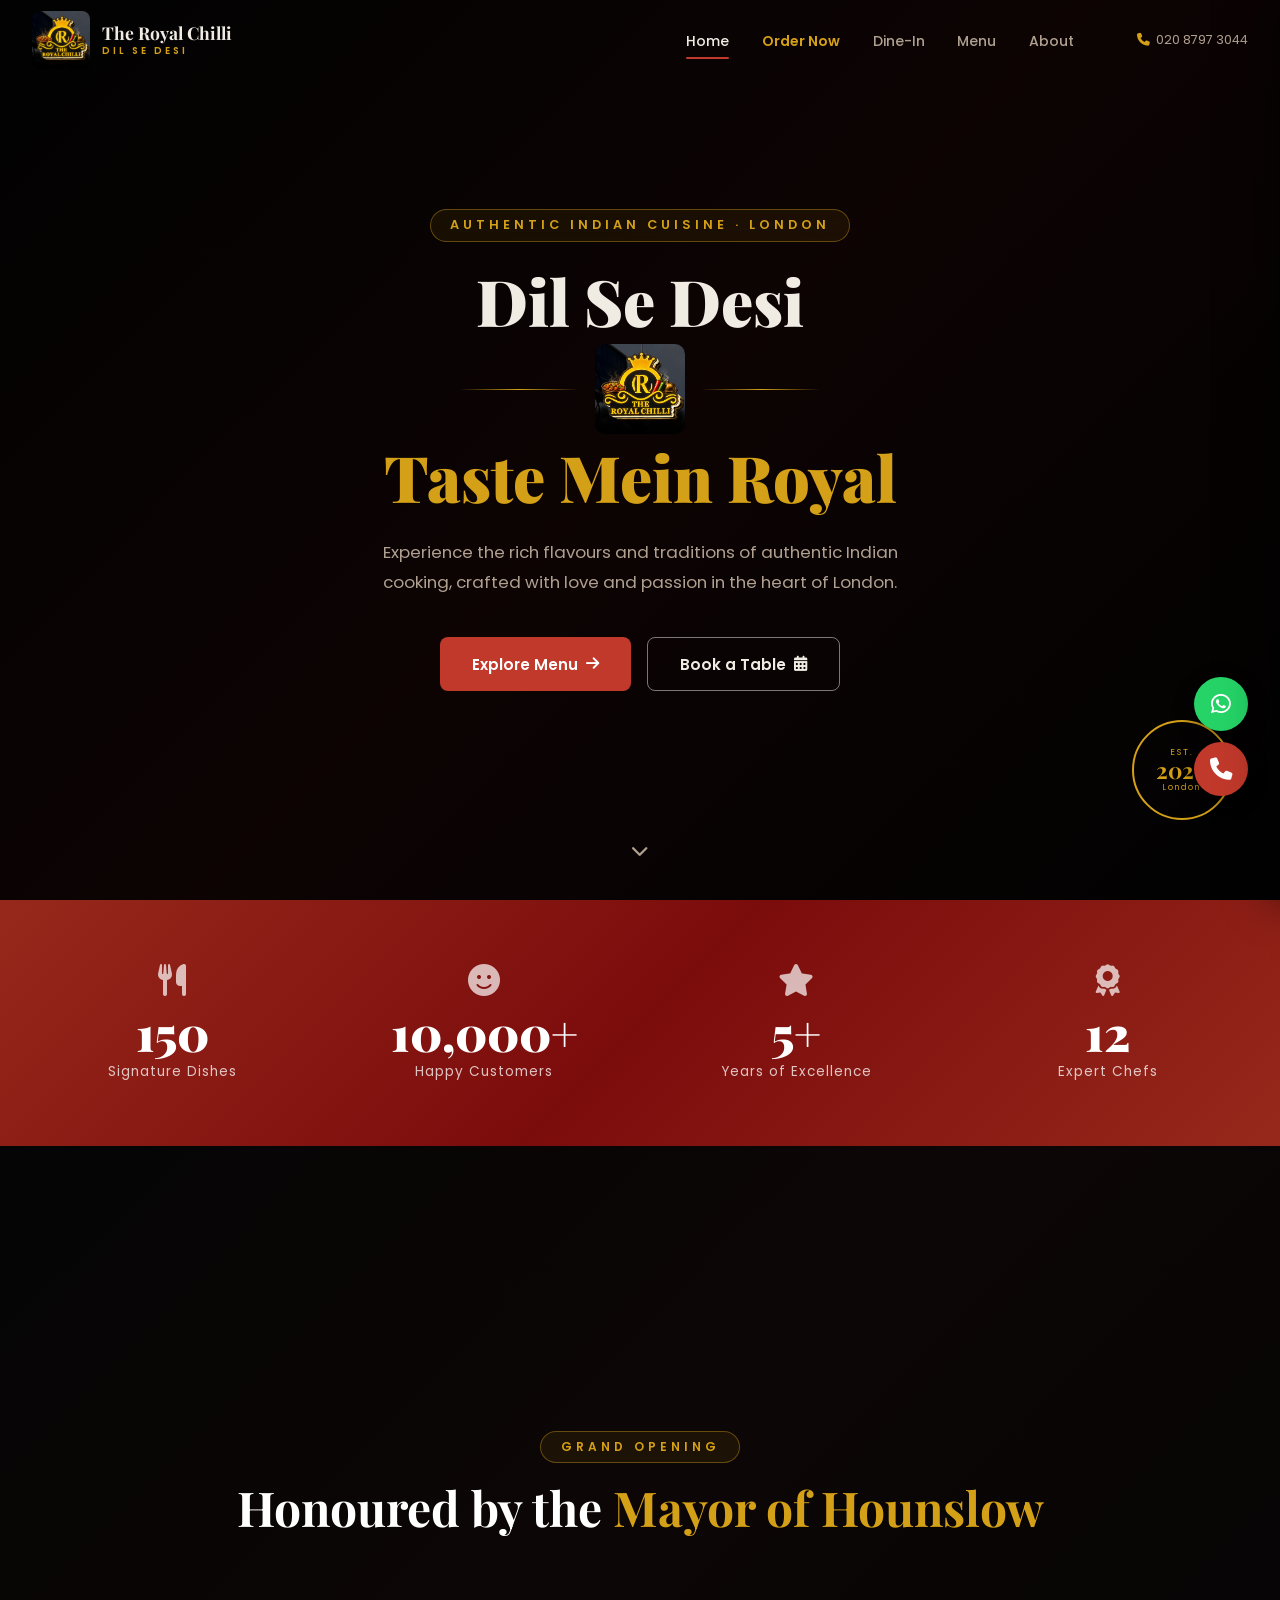
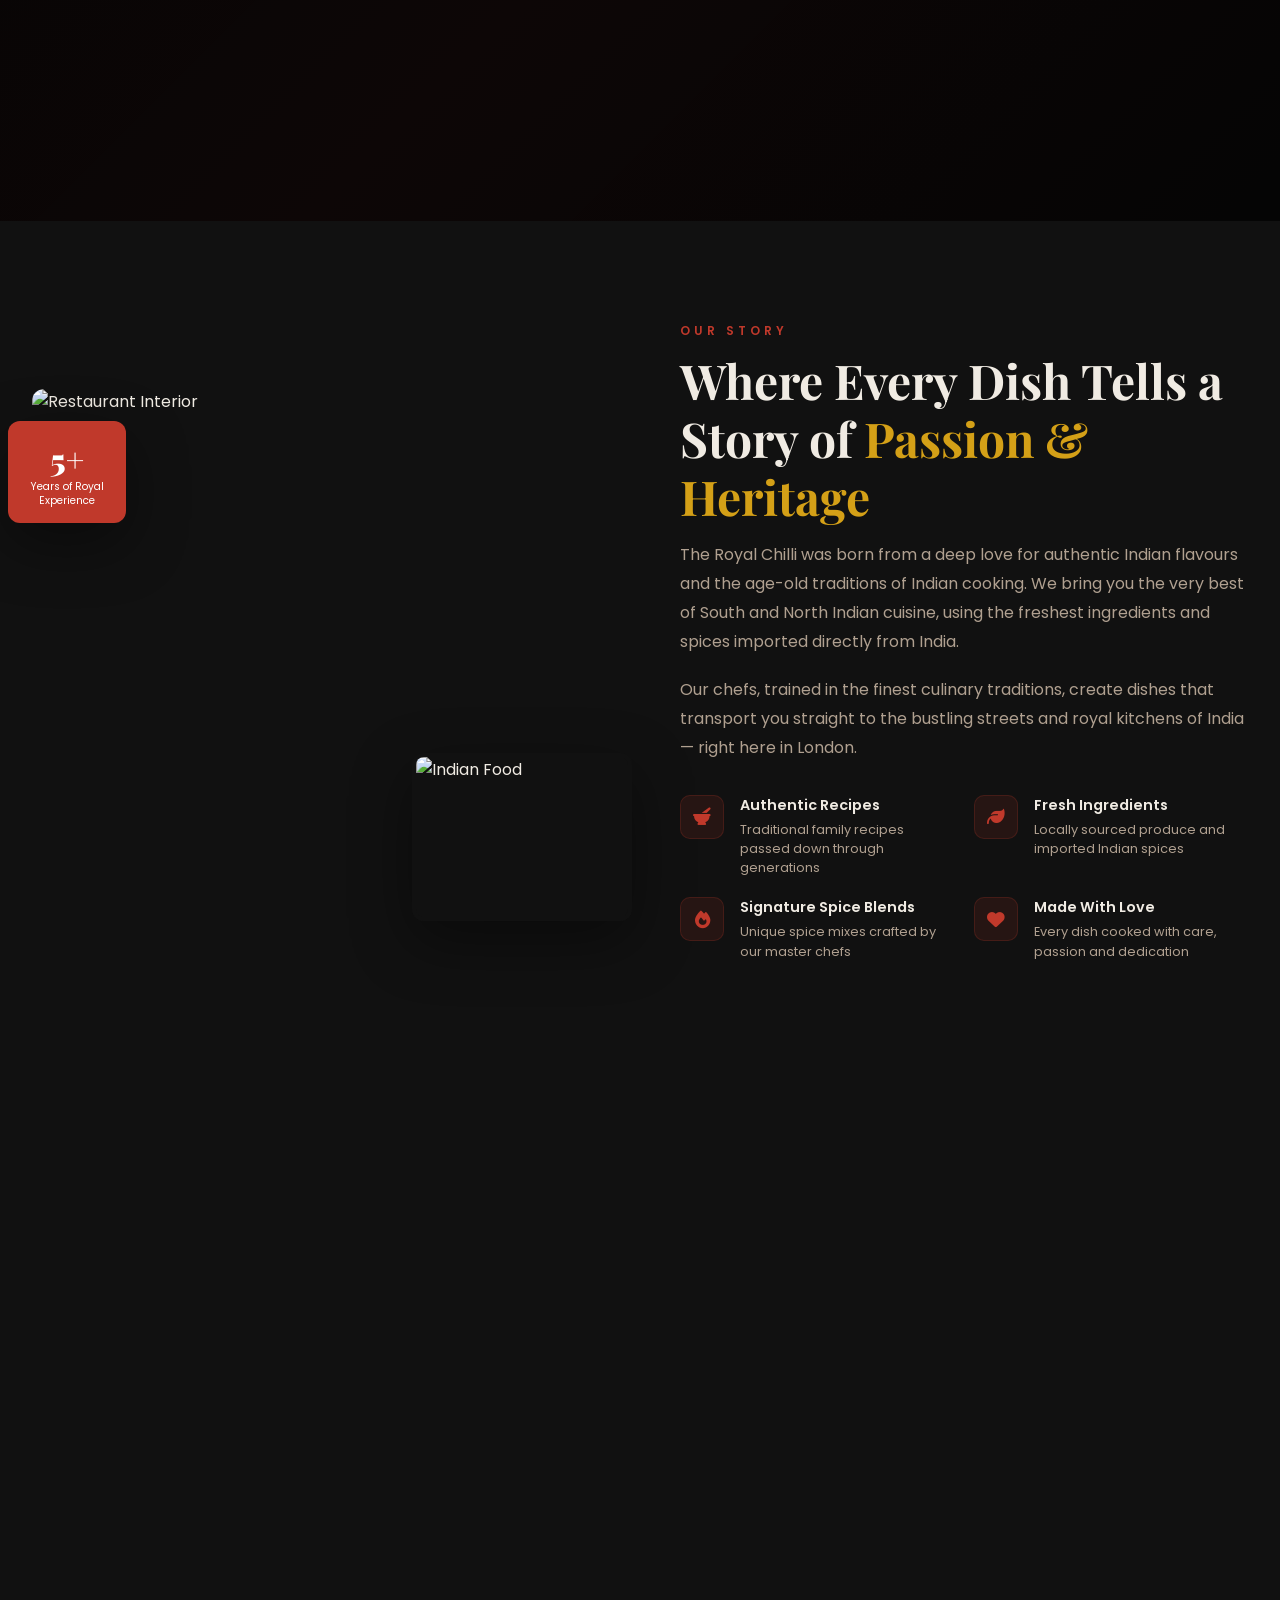
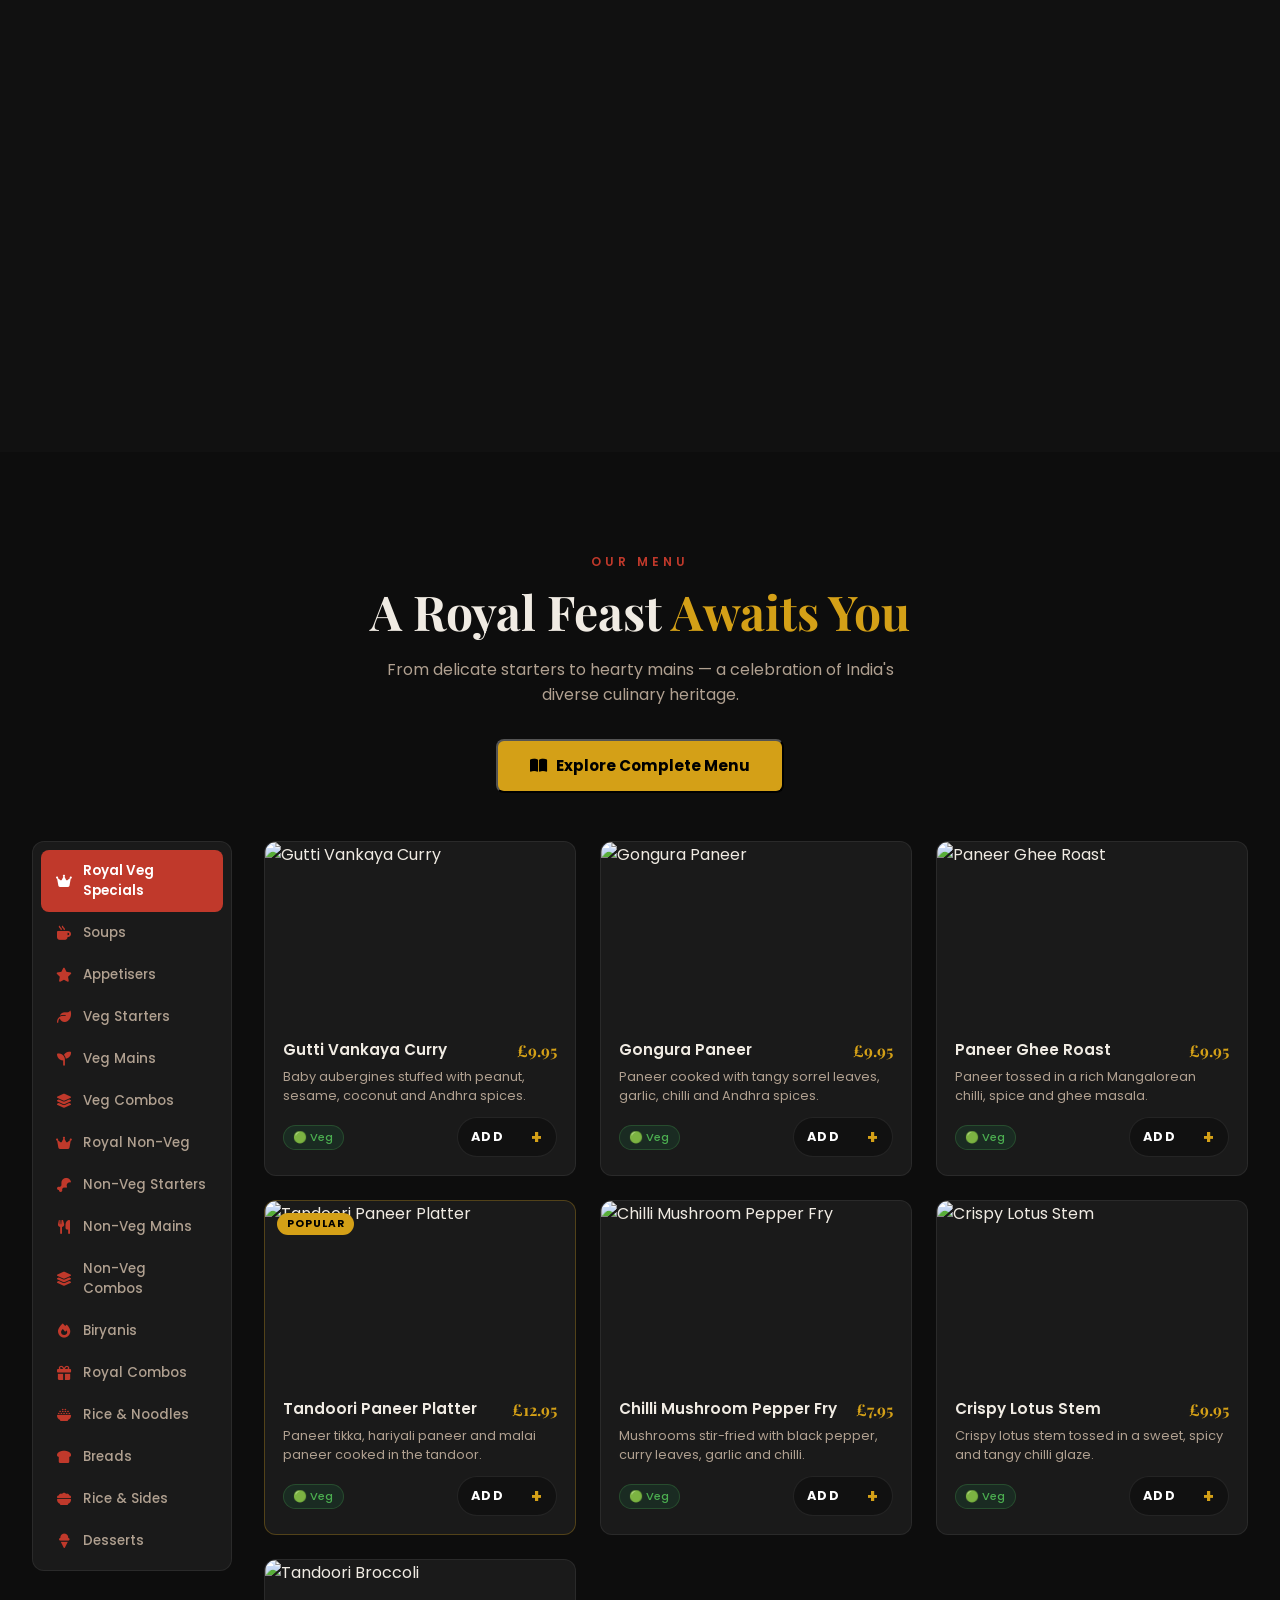
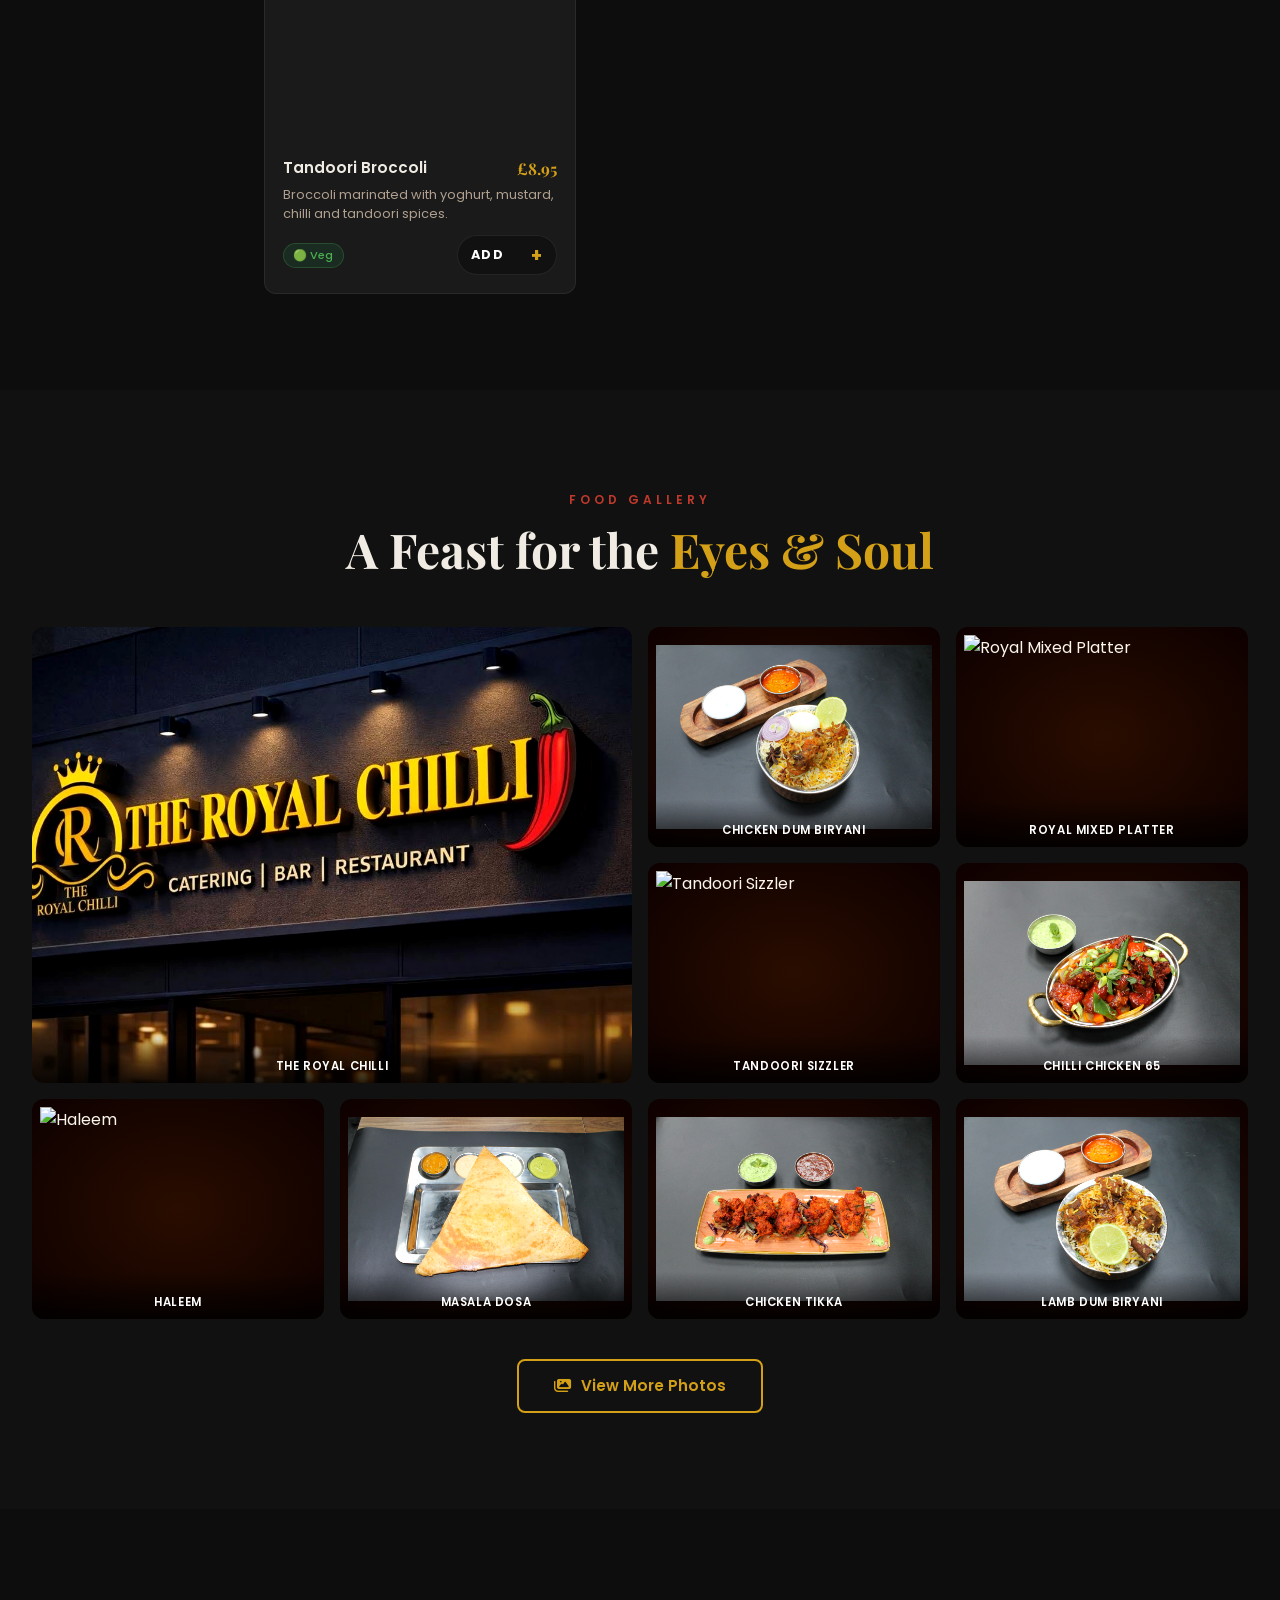
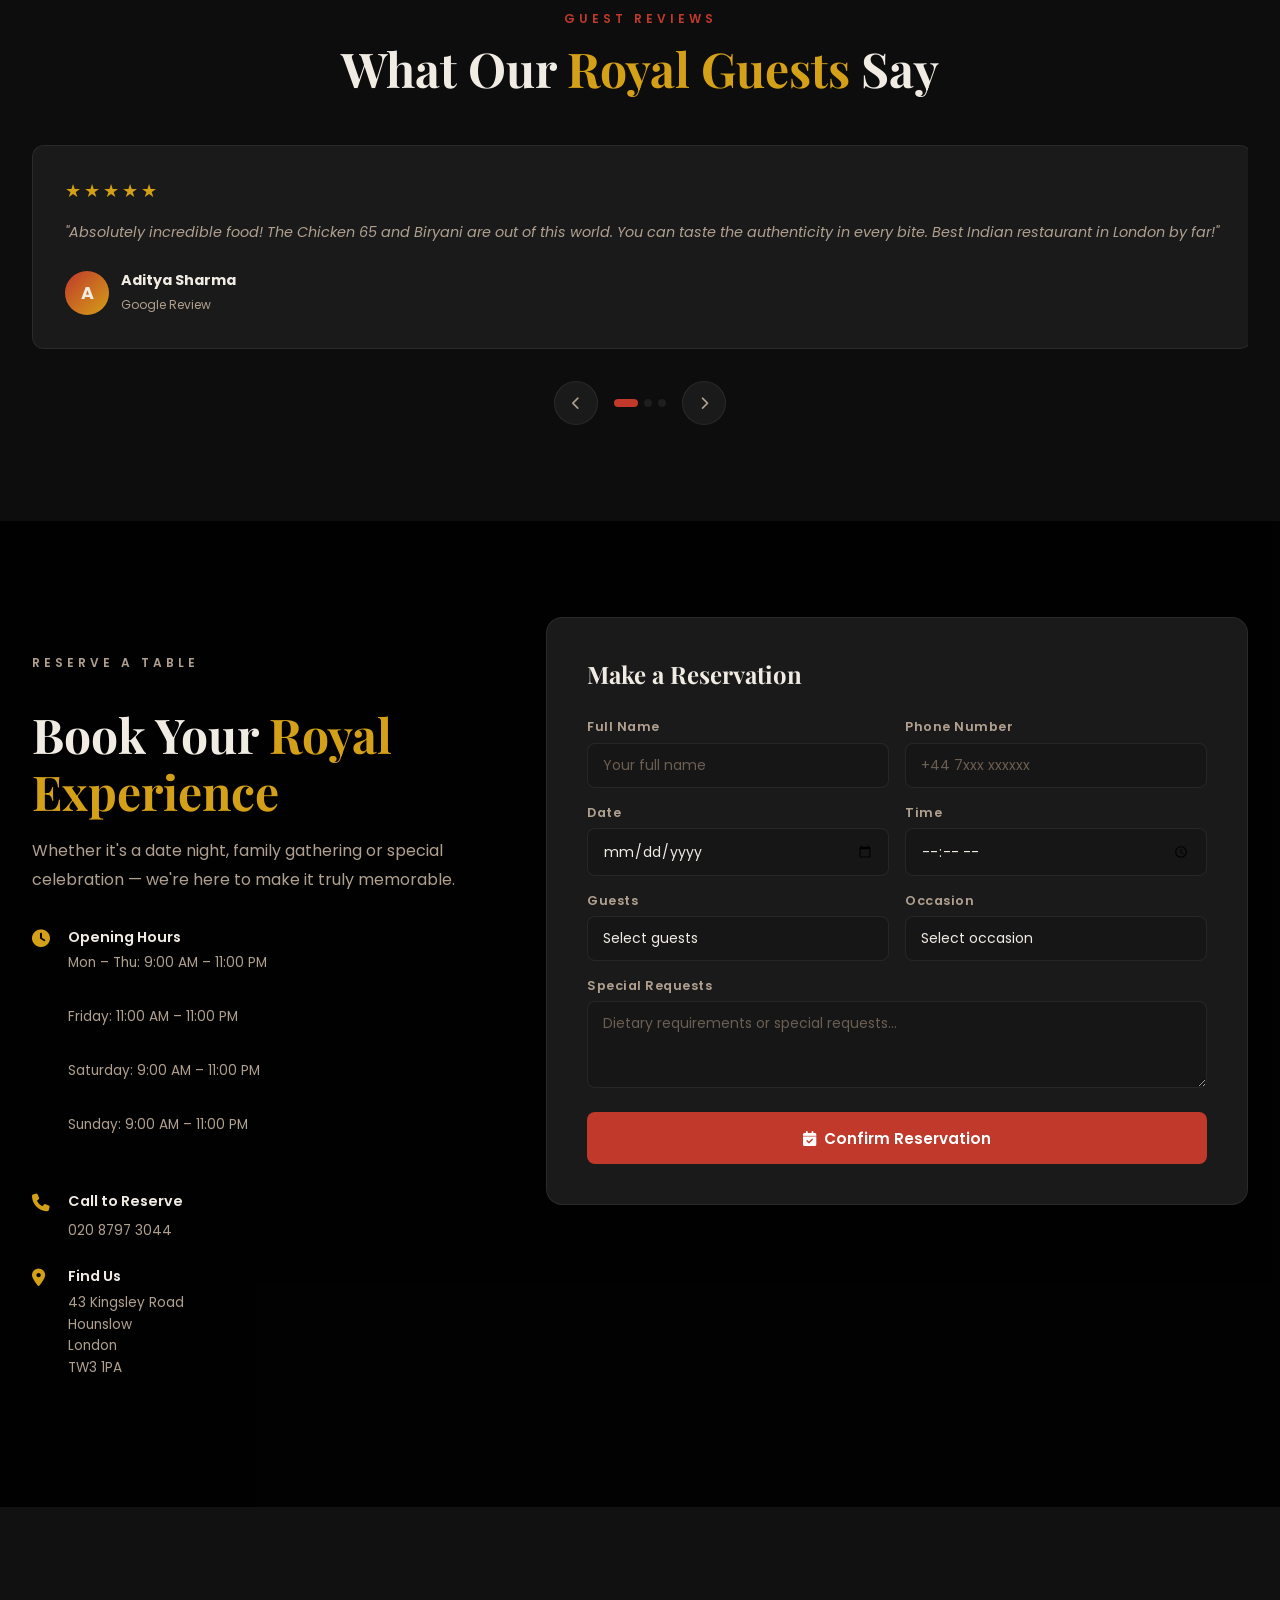
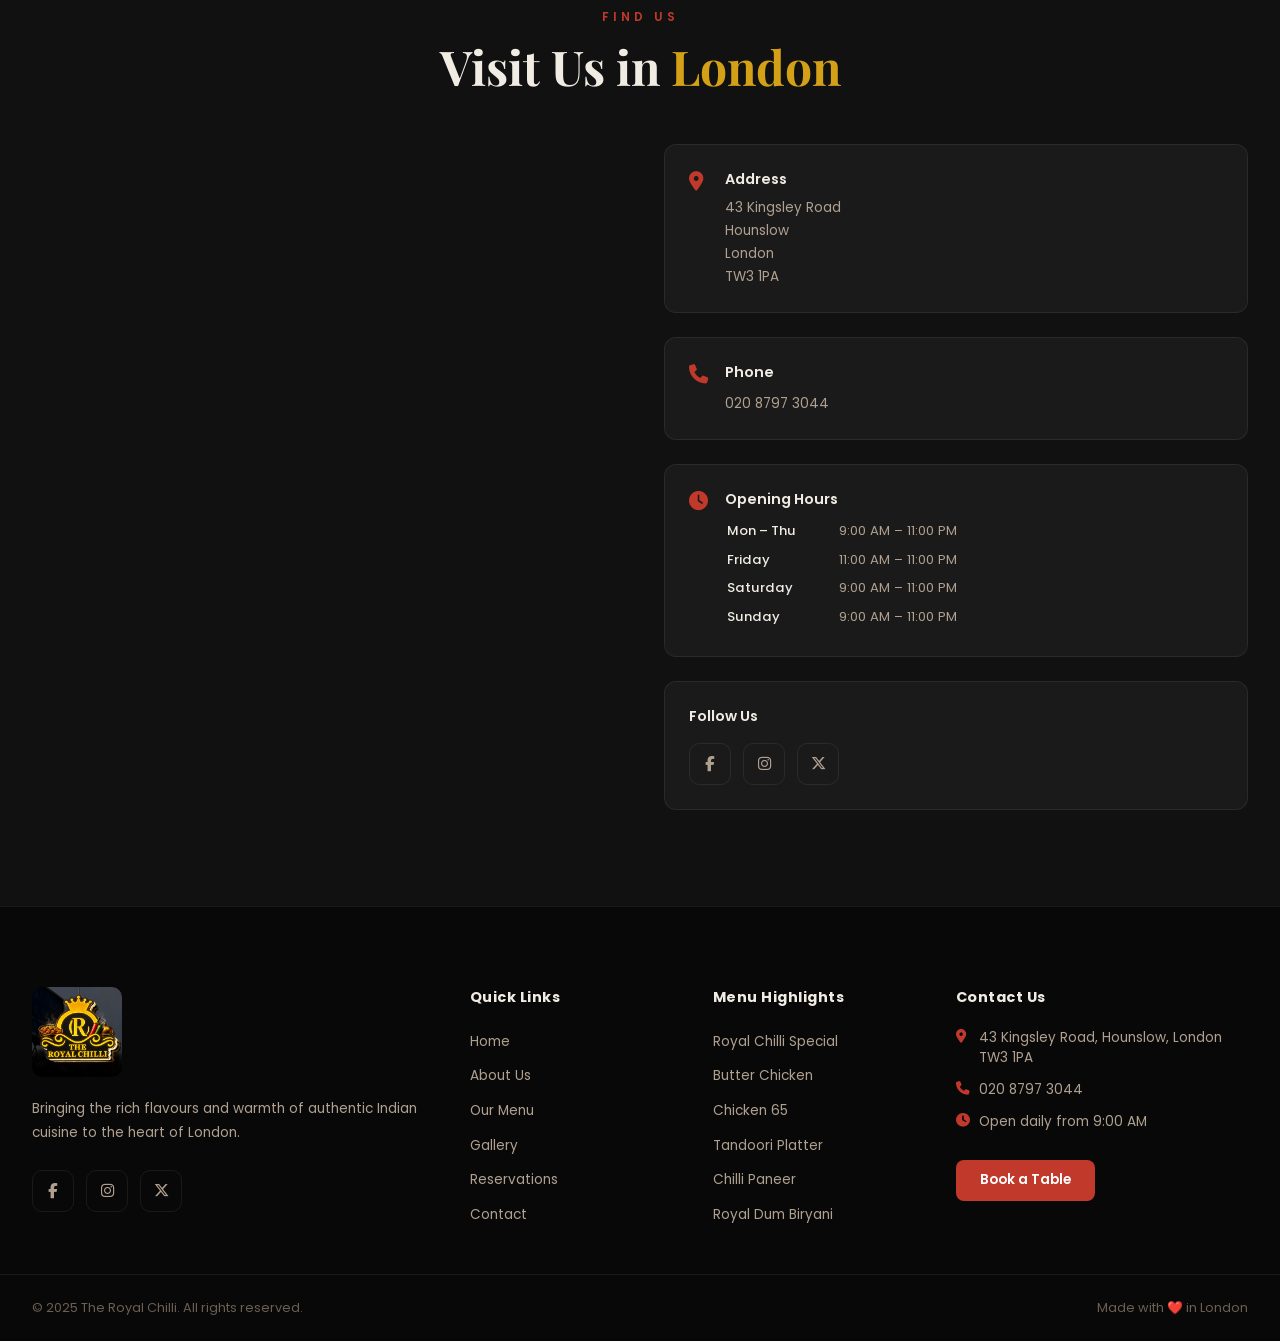
==== index.html @ fc0720d8 "Remove duplicate Order Now button from navbar The red btn-nav-book was redundant — Order Now already" ====
<!DOCTYPE html>
<html lang="en">
<head>
    <meta charset="UTF-8">
    <meta name="viewport" content="width=device-width, initial-scale=1.0">
    <meta name="description" content="The Royal Chilli - Authentic Indian Restaurant in London. Dil Se Desi, Taste Mein Royal.">
    <title>The Royal Chilli | Dil Se Desi - Taste Mein Royal</title>
    <link rel="preconnect" href="https://fonts.googleapis.com">
    <link rel="preconnect" href="https://fonts.gstatic.com" crossorigin>
    <link href="https://fonts.googleapis.com/css2?family=Playfair+Display:ital,wght@0,400;0,600;0,700;0,900;1,400&family=Poppins:wght@300;400;500;600;700&family=Cormorant+Garamond:ital,wght@0,300;0,600;1,300&display=swap" rel="stylesheet">
    <link rel="stylesheet" href="https://cdnjs.cloudflare.com/ajax/libs/font-awesome/6.5.0/css/all.min.css">
    <link rel="stylesheet" href="style.css">
</head>
<body>

    <!-- Preloader -->
    <div id="preloader">
        <div class="preloader-inner">
            <div class="preloader-logo"><img src="splash.png" alt="The Royal Chilli"></div>
            <div class="preloader-bar"><div class="preloader-fill"></div></div>
        </div>
    </div>

    <!-- Banner Splash Overlay -->
    <div id="bannerSplash">
        <button id="bannerSkip" onclick="hideBannerSplash()">Skip <i class="fas fa-times"></i></button>
        <div class="bs-scene">
            <!-- Chandelier glow -->
            <div class="bs-glow-top"></div>
            <!-- Wire rigging -->
            <svg class="bs-rigging" viewBox="0 0 400 220" fill="none">
                <line x1="130" y1="0" x2="200" y2="90" stroke="rgba(180,140,80,0.5)" stroke-width="0.9"/>
                <line x1="200" y1="0" x2="200" y2="90" stroke="rgba(180,140,80,0.6)" stroke-width="0.9"/>
                <line x1="270" y1="0" x2="200" y2="90" stroke="rgba(180,140,80,0.5)" stroke-width="0.9"/>
                <line x1="200" y1="90" x2="200" y2="136" stroke="rgba(180,140,80,0.55)" stroke-width="1.2"/>
                <circle cx="200" cy="90" r="7" stroke="rgba(200,160,80,0.7)" stroke-width="1.4" fill="rgba(20,8,2,0.9)"/>
                <circle cx="200" cy="90" r="3" fill="rgba(200,160,80,0.5)"/>
                <ellipse cx="200" cy="136" rx="18" ry="5" stroke="rgba(180,140,80,0.35)" stroke-width="1" fill="none"/>
            </svg>
            <!-- Banner -->
            <div class="bs-banner">
                <!-- Top rim -->
                <div class="bs-rim-top"></div>
                <!-- Body -->
                <div class="bs-body">
                    <!-- Botanical SVG -->
                    <svg class="bs-botanicals" viewBox="0 0 300 380" fill="none">
                        <!-- star anise TL -->
                        <g transform="translate(28,40)"><ellipse cx="0" cy="-10" rx="3" ry="7" fill="rgba(255,220,160,0.15)" transform="rotate(0)"/><ellipse cx="0" cy="-10" rx="3" ry="7" fill="rgba(255,220,160,0.15)" transform="rotate(45)"/><ellipse cx="0" cy="-10" rx="3" ry="7" fill="rgba(255,220,160,0.15)" transform="rotate(90)"/><ellipse cx="0" cy="-10" rx="3" ry="7" fill="rgba(255,220,160,0.15)" transform="rotate(135)"/><ellipse cx="0" cy="-10" rx="3" ry="7" fill="rgba(255,220,160,0.15)" transform="rotate(180)"/><ellipse cx="0" cy="-10" rx="3" ry="7" fill="rgba(255,220,160,0.15)" transform="rotate(225)"/><ellipse cx="0" cy="-10" rx="3" ry="7" fill="rgba(255,220,160,0.15)" transform="rotate(270)"/><ellipse cx="0" cy="-10" rx="3" ry="7" fill="rgba(255,220,160,0.15)" transform="rotate(315)"/><circle cx="0" cy="0" r="3.5" fill="rgba(255,200,120,0.2)"/></g>
                        <!-- star anise TR -->
                        <g transform="translate(272,44)"><ellipse cx="0" cy="-10" rx="3" ry="7" fill="rgba(255,220,160,0.15)" transform="rotate(0)"/><ellipse cx="0" cy="-10" rx="3" ry="7" fill="rgba(255,220,160,0.15)" transform="rotate(45)"/><ellipse cx="0" cy="-10" rx="3" ry="7" fill="rgba(255,220,160,0.15)" transform="rotate(90)"/><ellipse cx="0" cy="-10" rx="3" ry="7" fill="rgba(255,220,160,0.15)" transform="rotate(135)"/><ellipse cx="0" cy="-10" rx="3" ry="7" fill="rgba(255,220,160,0.15)" transform="rotate(180)"/><ellipse cx="0" cy="-10" rx="3" ry="7" fill="rgba(255,220,160,0.15)" transform="rotate(225)"/><ellipse cx="0" cy="-10" rx="3" ry="7" fill="rgba(255,220,160,0.15)" transform="rotate(270)"/><ellipse cx="0" cy="-10" rx="3" ry="7" fill="rgba(255,220,160,0.15)" transform="rotate(315)"/><circle cx="0" cy="0" r="3.5" fill="rgba(255,200,120,0.2)"/></g>
                        <!-- coffee beans -->
                        <g transform="translate(48,28) rotate(20)"><ellipse cx="0" cy="0" rx="5" ry="8" fill="rgba(160,80,30,0.2)" stroke="rgba(200,140,70,0.18)" stroke-width="0.7"/><path d="M0,-7 Q2,0 0,7" stroke="rgba(255,200,100,0.15)" stroke-width="0.7" fill="none"/></g>
                        <g transform="translate(252,30) rotate(-20)"><ellipse cx="0" cy="0" rx="5" ry="8" fill="rgba(160,80,30,0.2)" stroke="rgba(200,140,70,0.18)" stroke-width="0.7"/><path d="M0,-7 Q2,0 0,7" stroke="rgba(255,200,100,0.15)" stroke-width="0.7" fill="none"/></g>
                        <!-- cinnamon left -->
                        <g transform="translate(22,180) rotate(10)"><rect x="-3" y="-11" width="6" height="22" rx="3" fill="rgba(180,100,40,0.18)" stroke="rgba(220,150,70,0.15)" stroke-width="0.6"/></g>
                        <!-- cinnamon right -->
                        <g transform="translate(278,185) rotate(-10)"><rect x="-3" y="-11" width="6" height="22" rx="3" fill="rgba(180,100,40,0.18)" stroke="rgba(220,150,70,0.15)" stroke-width="0.6"/></g>
                        <!-- swirl left -->
                        <path d="M24,310 C16,306 10,298 14,290 C18,282 28,280 34,286 C40,292 38,302 32,306" fill="none" stroke="rgba(255,210,140,0.14)" stroke-width="1.1" stroke-linecap="round"/>
                        <!-- swirl right -->
                        <path d="M276,315 C284,311 290,303 286,295 C282,287 272,285 266,291 C260,297 262,307 268,311" fill="none" stroke="rgba(255,210,140,0.14)" stroke-width="1.1" stroke-linecap="round"/>
                        <!-- leaf bottom left -->
                        <g transform="translate(55,345) rotate(40)"><path d="M0,-12 C6,-6 6,6 0,12 C-6,6 -6,-6 0,-12Z" fill="rgba(80,160,80,0.1)" stroke="rgba(120,200,100,0.12)" stroke-width="0.6"/></g>
                        <!-- leaf bottom right -->
                        <g transform="translate(245,348) rotate(-40)"><path d="M0,-12 C6,-6 6,6 0,12 C-6,6 -6,-6 0,-12Z" fill="rgba(80,160,80,0.1)" stroke="rgba(120,200,100,0.12)" stroke-width="0.6"/></g>
                        <!-- dots scattered -->
                        <circle cx="80"  cy="60"  r="2" fill="rgba(255,200,120,0.18)"/>
                        <circle cx="220" cy="55"  r="2" fill="rgba(255,200,120,0.18)"/>
                        <circle cx="18"  cy="260" r="2" fill="rgba(255,200,120,0.16)"/>
                        <circle cx="282" cy="265" r="2" fill="rgba(255,200,120,0.16)"/>
                        <!-- corner flourishes -->
                        <path d="M8,8 Q24,8 24,24"   stroke="rgba(212,160,23,0.12)" stroke-width="0.9" fill="none"/>
                        <path d="M292,8 Q276,8 276,24" stroke="rgba(212,160,23,0.12)" stroke-width="0.9" fill="none"/>
                        <path d="M8,372 Q24,372 24,356"   stroke="rgba(212,160,23,0.12)" stroke-width="0.9" fill="none"/>
                        <path d="M292,372 Q276,372 276,356" stroke="rgba(212,160,23,0.12)" stroke-width="0.9" fill="none"/>
                    </svg>
                    <!-- Content -->
                    <div class="bs-content">
                        <img src="logo2.png" alt="The Royal Chilli" class="bs-logo">
                        <div class="bs-orn"><span class="bs-line"></span><span class="bs-diamond"></span><span class="bs-line"></span></div>
                        <div class="bs-today">Today's</div>
                        <div class="bs-special">Special</div>
                        <div class="bs-gdiv"><span class="bs-gline"></span><span class="bs-gstar">✦</span><span class="bs-gline"></span></div>
                        <div class="bs-ask">Ask Staff For</div>
                        <div class="bs-today2">Today's Special</div>
                        <div class="bs-orn bs-orn-b"><span class="bs-line"></span><span class="bs-diamond"></span><span class="bs-line"></span></div>
                    </div>
                </div>
                <!-- Bottom rim -->
                <div class="bs-rim-bot">
                    <div class="bs-rim-bot-text">
                        <span class="bs-rbt1">Today's Special</span>
                        <span class="bs-rbt2">Ask Staff For Today's Special</span>
                    </div>
                </div>
            </div>
            <!-- Sparkle orbit canvas -->
            <canvas id="bsCanvas" class="bs-canvas"></canvas>
        </div>
        <!-- Progress bar -->
        <div class="bs-progress"><div class="bs-progress-fill" id="bsProgressFill"></div></div>
    </div>

    <!-- Navigation -->
    <nav id="navbar">
        <div class="nav-container">
            <a href="#home" class="nav-logo">
                <img src="logo2.png" alt="The Royal Chilli" class="nav-logo-img">
                <div class="nav-logo-text">
                    <span class="nav-name">The Royal Chilli</span>
                    <span class="nav-tagline">Dil Se Desi</span>
                </div>
            </a>
            <ul class="nav-links" id="navLinks">
                <li><a href="#home" class="nav-link active">Home</a></li>
                <li><a href="#" class="nav-link nav-order-now" onclick="openOrderModal(event)">Order Now</a></li>
                <li><a href="#reservation" class="nav-link">Dine-In</a></li>
                <li><a href="#menu" class="nav-link">Menu</a></li>
                <li><a href="#about" class="nav-link">About</a></li>
            </ul>
            <div class="nav-cta">
                <a href="tel:02087973044" class="nav-phone" data-rc-phone><i class="fas fa-phone"></i> 020 8797 3044</a>
            </div>
            <button class="hamburger" id="hamburger" aria-label="Menu">
                <span></span><span></span><span></span>
            </button>
        </div>
    </nav>

    <!-- Mobile Menu (outside nav to avoid backdrop-filter containing block) -->
    <div class="mobile-menu" id="mobileMenu">
        <ul>
            <li><a href="#home" class="mob-link">Home</a></li>
            <li><a href="#" class="mob-link mob-order" onclick="openOrderModal(event)">Order Now</a></li>
            <li><a href="#reservation" class="mob-link">Dine-In</a></li>
            <li><a href="#menu" class="mob-link">Menu</a></li>
            <li><a href="#about" class="mob-link">About</a></li>
        </ul>
    </div>

    <!-- Hero -->
    <section id="home" class="hero">
        <div class="hero-bg"></div>
        <div class="hero-overlay"></div>
        <div class="hero-content">
            <span class="hero-tag animate-up" id="heroTag">Authentic Indian Cuisine · London</span>
            <h1 class="hero-title animate-up delay-1">
                <span class="line-1" id="heroLine1">Dil Se Desi</span>
                <span class="title-sep"><span class="sep-line"></span><span class="sep-icon"><img src="logo2.png" alt="The Royal Chilli" class="sep-logo" loading="lazy"></span><span class="sep-line"></span></span>
                <span class="line-2" id="heroLine2">Taste Mein Royal</span>
            </h1>
            <p class="hero-desc animate-up delay-2" id="heroDesc">Experience the rich flavours and traditions of authentic Indian cooking, crafted with love and passion in the heart of London.</p>
            <div class="hero-actions animate-up delay-3">
                <a href="#menu" class="btn-primary">Explore Menu <i class="fas fa-arrow-right"></i></a>
                <a href="#reservation" class="btn-outline">Book a Table <i class="fas fa-calendar-alt"></i></a>
            </div>
        </div>
        <div class="hero-scroll-hint">
            <a href="#stats"><i class="fas fa-chevron-down"></i></a>
        </div>
        <div class="hero-badge">
            <div class="badge-ring">
                <span class="badge-est">Est.</span>
                <span class="badge-yr">2020</span>
                <span class="badge-loc">London</span>
            </div>
        </div>
    </section>

    <!-- Stats -->
    <section id="stats" class="stats">
        <div class="container">
            <div class="stats-grid">
                <div class="stat-item" data-stat="0">
                    <i class="fas fa-utensils stat-icon"></i>
                    <div class="stat-num" id="statNum0" data-count="150">0</div>
                    <div class="stat-label" id="statLabel0">Signature Dishes</div>
                </div>
                <div class="stat-item" data-stat="1">
                    <i class="fas fa-smile stat-icon"></i>
                    <div class="stat-num" id="statNum1" data-count="10000">0</div>
                    <div class="stat-label" id="statLabel1">Happy Customers</div>
                </div>
                <div class="stat-item" data-stat="2">
                    <i class="fas fa-star stat-icon"></i>
                    <div class="stat-num" id="statNum2" data-count="5">0</div>
                    <div class="stat-label" id="statLabel2">Years of Excellence</div>
                </div>
                <div class="stat-item" data-stat="3">
                    <i class="fas fa-award stat-icon"></i>
                    <div class="stat-num" id="statNum3" data-count="12">0</div>
                    <div class="stat-label" id="statLabel3">Expert Chefs</div>
                </div>
            </div>
        </div>
    </section>

    <!-- Grand Opening -->
    <section id="opening" class="opening-hero">
        <video class="opening-video" id="openingVideo" src="video/mayor welcoming video.mp4" autoplay muted playsinline></video>
        <div class="opening-overlay"></div>
        <div class="opening-content">
            <p class="opening-tag">Grand Opening</p>
            <h2 class="opening-title">Honoured by the <span class="text-gold">Mayor of Hounslow</span></h2>
        </div>
    </section>

    <!-- About -->
    <section id="about" class="about section">
        <div class="container">
            <div class="about-grid">
                <div class="about-imgs reveal">
                    <div class="about-img-main">
                        <img src="https://images.unsplash.com/photo-1414235077428-338989a2e8c0?w=700&q=80" alt="Restaurant Interior" loading="lazy">
                    </div>
                    <div class="about-img-sm">
                        <img src="https://images.unsplash.com/photo-1585937421612-70a008356fbe?w=400&q=80" alt="Indian Food" loading="lazy">
                    </div>
                    <div class="about-exp">
                        <span class="exp-n">5+</span>
                        <span class="exp-t">Years of Royal Experience</span>
                    </div>
                </div>
                <div class="about-content reveal delay-2">
                    <p class="section-tag">Our Story</p>
                    <h2 class="section-title" id="aboutTitle">Where Every Dish Tells a Story of <span class="text-gold">Passion &amp; Heritage</span></h2>
                    <p class="about-text" id="aboutText1">The Royal Chilli was born from a deep love for authentic Indian flavours and the age-old traditions of Indian cooking. We bring you the very best of South and North Indian cuisine, using the freshest ingredients and spices imported directly from India.</p>
                    <p class="about-text" id="aboutText2">Our chefs, trained in the finest culinary traditions, create dishes that transport you straight to the bustling streets and royal kitchens of India — right here in London.</p>
                    <div class="features-grid">
                        <div class="feat"><div class="feat-icon"><i class="fas fa-mortar-pestle"></i></div><div><h4>Authentic Recipes</h4><p>Traditional family recipes passed down through generations</p></div></div>
                        <div class="feat"><div class="feat-icon"><i class="fas fa-leaf"></i></div><div><h4>Fresh Ingredients</h4><p>Locally sourced produce and imported Indian spices</p></div></div>
                        <div class="feat"><div class="feat-icon"><i class="fas fa-fire"></i></div><div><h4>Signature Spice Blends</h4><p>Unique spice mixes crafted by our master chefs</p></div></div>
                        <div class="feat"><div class="feat-icon"><i class="fas fa-heart"></i></div><div><h4>Made With Love</h4><p>Every dish cooked with care, passion and dedication</p></div></div>
                    </div>
                </div>
            </div>
        </div>
    </section>

    <!-- Promotions -->
    <section id="promotions" class="promotions section">
        <div class="container">
            <div class="section-header reveal">
                <span class="section-tag">Special Offers</span>
                <h2 class="section-title">Promotions &amp; <span class="text-gold">Deals</span></h2>
                <p class="section-sub">Exclusive offers crafted for every occasion</p>
            </div>
            <div class="promo-layout reveal">
                <!-- Left: Tabs -->
                <div class="promo-tabs">
                    <button class="promo-tab active" data-group="0">
                        <span class="pt-icon"><i class="fas fa-sun"></i></span>
                        <span class="pt-info">
                            <span class="pt-name">Breakfast Deals</span>
                            <span class="pt-sub">Mon–Fri · 7AM–11:30AM</span>
                        </span>
                    </button>
                    <button class="promo-tab" data-group="1">
                        <span class="pt-icon"><i class="fas fa-star"></i></span>
                        <span class="pt-info">
                            <span class="pt-name">Weekend Special</span>
                            <span class="pt-sub">Sat–Sun · Unlimited £7.95</span>
                        </span>
                    </button>
                    <button class="promo-tab" data-group="2">
                        <span class="pt-icon"><i class="fas fa-cocktail"></i></span>
                        <span class="pt-info">
                            <span class="pt-name">Happy Hour</span>
                            <span class="pt-sub">Every Day · 4PM–7PM</span>
                        </span>
                    </button>
                    <button class="promo-tab" data-group="3">
                        <span class="pt-icon"><i class="fas fa-futbol"></i></span>
                        <span class="pt-info">
                            <span class="pt-name">Live Football</span>
                            <span class="pt-sub">Match Day Specials</span>
                        </span>
                    </button>
                    <button class="promo-tab" data-group="4">
                        <span class="pt-icon"><i class="fas fa-crown"></i></span>
                        <span class="pt-info">
                            <span class="pt-name">Signature Dishes</span>
                            <span class="pt-sub">Chef's Finest Picks</span>
                        </span>
                    </button>
                    <button class="promo-tab" data-group="5">
                        <span class="pt-icon"><i class="fas fa-glass-martini-alt"></i></span>
                        <span class="pt-info">
                            <span class="pt-name">Cocktails &amp; Bar</span>
                            <span class="pt-sub">Drinks &amp; Bar Menu</span>
                        </span>
                    </button>
                </div>
                <!-- Right: Slider -->
                <div class="promo-slider">
                    <div class="promo-slides-wrap">
                        <!-- Group 0: Breakfast Deals -->
                        <div class="promo-slide active" data-group="0">
                            <img src="pptx_images/image4.png" alt="Breakfast Deals Mon-Fri" loading="lazy">
                        </div>
                        <!-- Group 1: Weekend Special -->
                        <div class="promo-slide" data-group="1">
                            <img src="pptx_images/image5.png" alt="Andhra Weekend Unlimited Breakfast" loading="lazy">
                        </div>
                        <!-- Group 2: Happy Hour -->
                        <div class="promo-slide" data-group="2">
                            <img src="pptx_images/image7.png" alt="Happy Hour 4PM-7PM" loading="lazy">
                        </div>
                        <div class="promo-slide" data-group="2">
                            <img src="pptx_images/image8.png" alt="Happy Hour Bar Menu" loading="lazy">
                        </div>
                        <!-- Group 3: Live Football -->
                        <div class="promo-slide" data-group="3">
                            <img src="pptx_images/image3.png" alt="Live Football Match Day Specials" loading="lazy">
                        </div>
                        <!-- Group 4: Signature Dishes -->
                        <div class="promo-slide" data-group="4">
                            <img src="pptx_images/image6.png" alt="Signature Dishes" loading="lazy">
                        </div>
                        <div class="promo-slide" data-group="4">
                            <img src="pptx_images/image9.png" alt="Chicken Lamb Dum Biryani" loading="lazy">
                        </div>
                        <div class="promo-slide" data-group="4">
                            <img src="pptx_images/image10.png" alt="Haleem" loading="lazy">
                        </div>
                        <div class="promo-slide" data-group="4">
                            <img src="pptx_images/image11.png" alt="Nellore Chepala Pulusu" loading="lazy">
                        </div>
                        <div class="promo-slide" data-group="4">
                            <img src="pptx_images/image12.png" alt="Nihari Paaya" loading="lazy">
                        </div>
                        <div class="promo-slide" data-group="4">
                            <img src="pptx_images/image13.png" alt="Apricot Delight" loading="lazy">
                        </div>
                        <!-- Group 5: Cocktails & Bar -->
                        <div class="promo-slide" data-group="5">
                            <img src="pptx_images/image14.png" alt="Signature Cocktails" loading="lazy">
                        </div>
                        <div class="promo-slide" data-group="5">
                            <img src="pptx_images/image15.png" alt="Food Specials" loading="lazy">
                        </div>
                        <div class="promo-slide" data-group="5">
                            <img src="pptx_images/image16.png" alt="Drinks Menu" loading="lazy">
                        </div>
                    </div>
                    <button class="promo-btn promo-prev" aria-label="Previous slide"><i class="fas fa-chevron-left"></i></button>
                    <button class="promo-btn promo-next" aria-label="Next slide"><i class="fas fa-chevron-right"></i></button>
                    <div class="promo-dots"></div>
                </div>
            </div>
        </div>
    </section>

    <!-- Menu -->
    <section id="menu" class="menu section">
        <div class="container">
            <div class="section-header reveal">
                <p class="section-tag">Our Menu</p>
                <h2 class="section-title">A Royal Feast <span class="text-gold">Awaits You</span></h2>
                <p class="section-sub">From delicate starters to hearty mains — a celebration of India's diverse culinary heritage.</p>
                <div class="menu-card-wrap reveal">
                    <button class="btn-download-menu" onclick="openMenuPdf()">
                        <i class="fas fa-book-open"></i> Explore Complete Menu
                    </button>
                </div>
            </div>
            <div class="menu-layout reveal">
                <aside class="menu-sidebar">
                    <button class="menu-cat active" data-cat="royalveg"><i class="fas fa-crown"></i><span>Royal Veg Specials</span></button>
                    <button class="menu-cat" data-cat="soups"><i class="fas fa-mug-hot"></i><span>Soups</span></button>
                    <button class="menu-cat" data-cat="appetisers"><i class="fas fa-star"></i><span>Appetisers</span></button>
                    <button class="menu-cat" data-cat="vegstarters"><i class="fas fa-leaf"></i><span>Veg Starters</span></button>
                    <button class="menu-cat" data-cat="vegmains"><i class="fas fa-seedling"></i><span>Veg Mains</span></button>
                    <button class="menu-cat" data-cat="vegcombos"><i class="fas fa-layer-group"></i><span>Veg Combos</span></button>
                    <button class="menu-cat" data-cat="royalnonveg"><i class="fas fa-crown"></i><span>Royal Non-Veg</span></button>
                    <button class="menu-cat" data-cat="nonvegstarters"><i class="fas fa-drumstick-bite"></i><span>Non-Veg Starters</span></button>
                    <button class="menu-cat" data-cat="nonvegmains"><i class="fas fa-utensils"></i><span>Non-Veg Mains</span></button>
                    <button class="menu-cat" data-cat="nonvegcombos"><i class="fas fa-layer-group"></i><span>Non-Veg Combos</span></button>
                    <button class="menu-cat" data-cat="biryanis"><i class="fas fa-fire"></i><span>Biryanis</span></button>
                    <button class="menu-cat" data-cat="royalcombos"><i class="fas fa-gift"></i><span>Royal Combos</span></button>
                    <button class="menu-cat" data-cat="ricenoodles"><i class="fas fa-bowl-rice"></i><span>Rice &amp; Noodles</span></button>
                    <button class="menu-cat" data-cat="breads"><i class="fas fa-bread-slice"></i><span>Breads</span></button>
                    <button class="menu-cat" data-cat="ricesides"><i class="fas fa-bowl-food"></i><span>Rice &amp; Sides</span></button>
                    <button class="menu-cat" data-cat="desserts"><i class="fas fa-ice-cream"></i><span>Desserts</span></button>
                </aside>
                <div class="menu-right">

                <div class="tab-panel active" id="panel-royalveg"><div class="menu-grid"></div></div>
                <div class="tab-panel" id="panel-soups"><div class="menu-grid"></div></div>
                <div class="tab-panel" id="panel-appetisers"><div class="menu-grid"></div></div>
                <div class="tab-panel" id="panel-vegstarters"><div class="menu-grid"></div></div>
                <div class="tab-panel" id="panel-vegmains"><div class="menu-grid"></div></div>
                <div class="tab-panel" id="panel-vegcombos"><div class="menu-grid"></div></div>
                <div class="tab-panel" id="panel-royalnonveg"><div class="menu-grid"></div></div>
                <div class="tab-panel" id="panel-nonvegstarters"><div class="menu-grid"></div></div>
                <div class="tab-panel" id="panel-nonvegmains"><div class="menu-grid"></div></div>
                <div class="tab-panel" id="panel-nonvegcombos"><div class="menu-grid"></div></div>
                <div class="tab-panel" id="panel-biryanis"><div class="menu-grid"></div></div>
                <div class="tab-panel" id="panel-royalcombos"><div class="menu-grid"></div></div>
                <div class="tab-panel" id="panel-ricenoodles"><div class="menu-grid"></div></div>
                <div class="tab-panel" id="panel-breads"><div class="menu-grid"></div></div>
                <div class="tab-panel" id="panel-ricesides"><div class="menu-grid"></div></div>
                <div class="tab-panel" id="panel-desserts"><div class="menu-grid"></div></div>
            </div>
            </div>
        </div>
    </section>

    <!-- Gallery -->
    <section id="gallery" class="gallery section">
        <div class="container">
            <div class="section-header reveal">
                <p class="section-tag">Food Gallery</p>
                <h2 class="section-title">A Feast for the <span class="text-gold">Eyes &amp; Soul</span></h2>
            </div>
            <div class="gallery-grid reveal" id="galleryGrid">
                <!-- Starting image: g15 (large cover) -->
                <div class="g-item g-large g-cover"><img src="gallery/g15.jpg" alt="The Royal Chilli" loading="lazy"><div class="g-overlay"></div><span class="g-name">The Royal Chilli</span></div>
                <!-- Visible: first 8 new images -->
                <div class="g-item"><img src="gallery/Chicken_Dum_Biryani.JPG" alt="Chicken Dum Biryani" loading="lazy"><div class="g-overlay"></div><span class="g-name">Chicken Dum Biryani</span></div>
                <div class="g-item"><img src="gallery/Royal_Mixed_Platter.JPG" alt="Royal Mixed Platter" loading="lazy"><div class="g-overlay"></div><span class="g-name">Royal Mixed Platter</span></div>
                <div class="g-item"><img src="gallery/Tandoori_Sizzler.JPG" alt="Tandoori Sizzler" loading="lazy"><div class="g-overlay"></div><span class="g-name">Tandoori Sizzler</span></div>
                <div class="g-item"><img src="gallery/Chili_Chicken_65.JPG" alt="Chilli Chicken 65" loading="lazy"><div class="g-overlay"></div><span class="g-name">Chilli Chicken 65</span></div>
                <div class="g-item"><img src="gallery/Haleem.JPG" alt="Haleem" loading="lazy"><div class="g-overlay"></div><span class="g-name">Haleem</span></div>
                <div class="g-item"><img src="gallery/Masala_Dosa.JPG" alt="Masala Dosa" loading="lazy"><div class="g-overlay"></div><span class="g-name">Masala Dosa</span></div>
                <div class="g-item"><img src="gallery/Chicken_Tikka.JPG" alt="Chicken Tikka" loading="lazy"><div class="g-overlay"></div><span class="g-name">Chicken Tikka</span></div>
                <div class="g-item"><img src="gallery/Lamb_Dum_Biryani.JPG" alt="Lamb Dum Biryani" loading="lazy"><div class="g-overlay"></div><span class="g-name">Lamb Dum Biryani</span></div>
                <!-- Hidden extras -->
                <div class="g-item g-hidden"><img src="gallery/Apollo_Fish.JPG" alt="Apollo Fish" loading="lazy"><div class="g-overlay"></div><span class="g-name">Apollo Fish</span></div>
                <div class="g-item g-hidden"><img src="gallery/Baby_Cap_Dosa.JPG" alt="Baby Cap Dosa" loading="lazy"><div class="g-overlay"></div><span class="g-name">Baby Cap Dosa</span></div>
                <div class="g-item g-hidden"><img src="gallery/Butter_Naan.JPG" alt="Butter Naan" loading="lazy"><div class="g-overlay"></div><span class="g-name">Butter Naan</span></div>
                <div class="g-item g-hidden"><img src="gallery/Chef_Spiecial_Chicken_Fried_Rice.JPG" alt="Chef Special Chicken Fried Rice" loading="lazy"><div class="g-overlay"></div><span class="g-name">Chef Special Chicken Fried Rice</span></div>
                <div class="g-item g-hidden"><img src="gallery/Chicken_Dragon.JPG" alt="Chicken Dragon" loading="lazy"><div class="g-overlay"></div><span class="g-name">Chicken Dragon</span></div>
                <div class="g-item g-hidden"><img src="gallery/Chicken_Lollipop.JPG" alt="Chicken Lollipop" loading="lazy"><div class="g-overlay"></div><span class="g-name">Chicken Lollipop</span></div>
                <div class="g-item g-hidden"><img src="gallery/Chicken_Malai_Tikka.JPG" alt="Chicken Malai Tikka" loading="lazy"><div class="g-overlay"></div><span class="g-name">Chicken Malai Tikka</span></div>
                <div class="g-item g-hidden"><img src="gallery/Chicken_Manchow.JPG" alt="Chicken Manchow" loading="lazy"><div class="g-overlay"></div><span class="g-name">Chicken Manchow</span></div>
                <div class="g-item g-hidden"><img src="gallery/Dahi_Pasi.JPG" alt="Dahi Pasi" loading="lazy"><div class="g-overlay"></div><span class="g-name">Dahi Pasi</span></div>
                <div class="g-item g-hidden"><img src="gallery/Garlic_Naan.JPG" alt="Garlic Naan" loading="lazy"><div class="g-overlay"></div><span class="g-name">Garlic Naan</span></div>
                <div class="g-item g-hidden"><img src="gallery/Gobi_65.JPG" alt="Gobi 65" loading="lazy"><div class="g-overlay"></div><span class="g-name">Gobi 65</span></div>
                <div class="g-item g-hidden"><img src="gallery/Huge.JPG" alt="The Royal Chilli" loading="lazy"><div class="g-overlay"></div><span class="g-name">The Royal Chilli</span></div>
                <div class="g-item g-hidden"><img src="gallery/Kesari_Bath.JPG" alt="Kesari Bath" loading="lazy"><div class="g-overlay"></div><span class="g-name">Kesari Bath</span></div>
                <div class="g-item g-hidden"><img src="gallery/Manchurian_Mushroom.JPG" alt="Manchurian Mushroom" loading="lazy"><div class="g-overlay"></div><span class="g-name">Manchurian Mushroom</span></div>
                <div class="g-item g-hidden"><img src="gallery/Masala_Bonda.JPG" alt="Masala Bonda" loading="lazy"><div class="g-overlay"></div><span class="g-name">Masala Bonda</span></div>
                <div class="g-item g-hidden"><img src="gallery/Masala_Papad.JPG" alt="Masala Papad" loading="lazy"><div class="g-overlay"></div><span class="g-name">Masala Papad</span></div>
                <div class="g-item g-hidden"><img src="gallery/Masala_Wada.JPG" alt="Masala Wada" loading="lazy"><div class="g-overlay"></div><span class="g-name">Masala Wada</span></div>
                <div class="g-item g-hidden"><img src="gallery/Mushroom_Masala.JPG" alt="Mushroom Masala" loading="lazy"><div class="g-overlay"></div><span class="g-name">Mushroom Masala</span></div>
                <div class="g-item g-hidden"><img src="gallery/Mutter_Keema.JPG" alt="Mutter Keema" loading="lazy"><div class="g-overlay"></div><span class="g-name">Mutter Keema</span></div>
                <div class="g-item g-hidden"><img src="gallery/Paneer.JPG" alt="Paneer" loading="lazy"><div class="g-overlay"></div><span class="g-name">Paneer</span></div>
                <div class="g-item g-hidden"><img src="gallery/Paya.JPG" alt="Paya" loading="lazy"><div class="g-overlay"></div><span class="g-name">Paya</span></div>
                <div class="g-item g-hidden"><img src="gallery/Plain_Dosa.JPG" alt="Plain Dosa" loading="lazy"><div class="g-overlay"></div><span class="g-name">Plain Dosa</span></div>
                <div class="g-item g-hidden"><img src="gallery/Salad.JPG" alt="Salad" loading="lazy"><div class="g-overlay"></div><span class="g-name">Salad</span></div>
                <div class="g-item g-hidden"><img src="gallery/Samosa_Chat.JPG" alt="Samosa Chaat" loading="lazy"><div class="g-overlay"></div><span class="g-name">Samosa Chaat</span></div>
                <div class="g-item g-hidden"><img src="gallery/Sheek_Kebap_Lamb.JPG" alt="Sheek Kebab Lamb" loading="lazy"><div class="g-overlay"></div><span class="g-name">Sheek Kebab Lamb</span></div>
                <div class="g-item g-hidden"><img src="gallery/Spring_Rolls.JPG" alt="Spring Rolls" loading="lazy"><div class="g-overlay"></div><span class="g-name">Spring Rolls</span></div>
                <div class="g-item g-hidden"><img src="gallery/Tadka_Dal.JPG" alt="Tadka Dal" loading="lazy"><div class="g-overlay"></div><span class="g-name">Tadka Dal</span></div>
                <div class="g-item g-hidden"><img src="gallery/Tatthi_Paratha.JPG" alt="Tatthi Paratha" loading="lazy"><div class="g-overlay"></div><span class="g-name">Tatthi Paratha</span></div>
                <div class="g-item g-hidden"><img src="gallery/Veg_Noddles.JPG" alt="Veg Noodles" loading="lazy"><div class="g-overlay"></div><span class="g-name">Veg Noodles</span></div>
                <div class="g-item g-hidden"><img src="gallery/Veg_Samosa.JPG" alt="Veg Samosa" loading="lazy"><div class="g-overlay"></div><span class="g-name">Veg Samosa</span></div>
                <div class="g-item g-hidden"><img src="gallery/Veg_Sweetcorn_Soup.JPG" alt="Veg Sweetcorn Soup" loading="lazy"><div class="g-overlay"></div><span class="g-name">Veg Sweetcorn Soup</span></div>
            </div>
            <div class="gallery-more-wrap">
                <button class="gallery-more-btn" id="galleryMoreBtn" onclick="toggleGallery()">
                    <i class="fas fa-images"></i> View More Photos
                </button>
            </div>
        </div>
    </section>

    <!-- Testimonials -->
    <section id="testimonials" class="testimonials section">
        <div class="container">
            <div class="section-header reveal">
                <p class="section-tag">Guest Reviews</p>
                <h2 class="section-title">What Our <span class="text-gold">Royal Guests</span> Say</h2>
            </div>
            <div class="slider-wrap reveal">
                <div class="slider-track" id="sliderTrack">
                    <div class="review-card"><div class="stars">★★★★★</div><p>"Absolutely incredible food! The Chicken 65 and Biryani are out of this world. You can taste the authenticity in every bite. Best Indian restaurant in London by far!"</p><div class="reviewer"><div class="avatar">A</div><div><strong>Aditya Sharma</strong><span>Google Review</span></div></div></div>
                    <div class="review-card"><div class="stars">★★★★★</div><p>"The Royal Dum Biryani is a masterpiece. Warm and attentive service, beautiful ambiance, and food that tasted just like home in Hyderabad. Will be back every week!"</p><div class="reviewer"><div class="avatar">P</div><div><strong>Priya Patel</strong><span>Google Review</span></div></div></div>
                    <div class="review-card"><div class="stars">★★★★★</div><p>"Been coming here for months and it never disappoints. The Butter Chicken and Garlic Naan are simply divine. Staff are always friendly and welcoming — love this place!"</p><div class="reviewer"><div class="avatar">M</div><div><strong>Mohammed Ali</strong><span>Google Review</span></div></div></div>
                    <div class="review-card"><div class="stars">★★★★★</div><p>"Tried the Chilli Paneer and the Mixed Grill Platter — both phenomenal! The Royal Chilli truly lives up to its name. Highly recommend exploring the Specials menu."</p><div class="reviewer"><div class="avatar">S</div><div><strong>Sarah Johnson</strong><span>Google Review</span></div></div></div>
                    <div class="review-card"><div class="stars">★★★★★</div><p>"The flavours are genuine and authentic. Spice levels are perfectly balanced. This has become our family's go-to restaurant for every celebration. Absolutely love it!"</p><div class="reviewer"><div class="avatar">R</div><div><strong>Ravi Kumar</strong><span>Google Review</span></div></div></div>
                </div>
                <div class="slider-nav">
                    <button class="s-btn" id="prevBtn" aria-label="Previous review"><i class="fas fa-chevron-left"></i></button>
                    <div class="s-dots" id="sliderDots" aria-hidden="true"></div>
                    <button class="s-btn" id="nextBtn" aria-label="Next review"><i class="fas fa-chevron-right"></i></button>
                </div>
            </div>
        </div>
    </section>

    <!-- Reservation -->
    <section id="reservation" class="reservation section">
        <div class="res-bg"></div>
        <div class="container">
            <div class="res-grid">
                <div class="res-info reveal">
                    <p class="section-tag" id="resTag">Reserve a Table</p>
                    <h2 class="section-title"><span id="resTitle">Book Your</span> <span class="text-gold" id="resTitleGold">Royal Experience</span></h2>
                    <p id="resDesc">Whether it's a date night, family gathering or special celebration — we're here to make it truly memorable.</p>
                    <div class="res-details">
                        <div class="res-item"><i class="fas fa-clock"></i><div><h4>Opening Hours</h4><div id="resHours"><p>Sun–Thu &amp; Sat: 9:00 AM – 11:00 PM</p><p>Fri: 11:00 AM – 11:00 PM</p></div></div></div>
                        <div class="res-item"><i class="fas fa-phone"></i><div><h4>Call to Reserve</h4><a href="tel:02087973044" data-rc-phone>020 8797 3044</a></div></div>
                        <div class="res-item"><i class="fas fa-map-marker-alt"></i><div><h4>Find Us</h4><p data-rc-address>43 Kingsley Road, Hounslow<br>London, TW3 1PA</p></div></div>
                    </div>
                </div>
                <div class="res-form-wrap reveal delay-2">
                    <form class="res-form" id="resForm">
                        <h3>Make a Reservation</h3>
                        <div class="form-row">
                            <div class="form-g"><label>Full Name</label><input id="res-name" type="text" placeholder="Your full name" required></div>
                            <div class="form-g"><label>Phone Number</label><input id="res-phone" type="tel" placeholder="+44 7xxx xxxxxx" required></div>
                        </div>
                        <div class="form-row">
                            <div class="form-g"><label>Date</label><input id="res-date" type="date" required></div>
                            <div class="form-g"><label>Time</label><input id="res-time" type="time" required></div>
                        </div>
                        <div class="form-row">
                            <div class="form-g">
                                <label>Guests</label>
                                <select id="res-guests">
                                    <option value="">Select guests</option>
                                    <option>1 Guest</option><option>2 Guests</option><option>3 Guests</option>
                                    <option>4 Guests</option><option>5 Guests</option><option>6 Guests</option>
                                    <option>7+ Guests (Call us)</option>
                                </select>
                            </div>
                            <div class="form-g">
                                <label>Occasion</label>
                                <select id="res-occasion">
                                    <option value="">Select occasion</option>
                                    <option>Birthday</option><option>Anniversary</option><option>Business Dinner</option>
                                    <option>Family Gathering</option><option>Date Night</option><option>Other</option>
                                </select>
                            </div>
                        </div>
                        <div class="form-g full">
                            <label>Special Requests</label>
                            <textarea id="res-notes" placeholder="Dietary requirements or special requests..." rows="3"></textarea>
                        </div>
                        <button type="submit" class="btn-submit" id="resSubmitBtn"><i class="fas fa-calendar-check"></i> Confirm Reservation</button>
                    </form>
                </div>
            </div>
        </div>
    </section>

    <!-- Contact -->
    <section id="contact" class="contact section">
        <div class="container">
            <div class="section-header reveal">
                <p class="section-tag">Find Us</p>
                <h2 class="section-title">Visit Us in <span class="text-gold">London</span></h2>
            </div>
            <div class="contact-grid">
                <div class="contact-map reveal">
                    <iframe id="contactMap" src="https://www.google.com/maps/embed?pb=!1m18!1m12!1m3!1d2485.593!2d-0.3580133!3d51.4722309!2m3!1f0!2f0!3f0!3m2!1i1024!2i768!4f13.1!3m3!1m2!1s0x48760d00575f94db%3A0x374941cb29fce285!2sThe%20Royal%20Chilli!5e0!3m2!1sen!2suk!4v1718000000000!5m2!1sen!2suk" width="100%" height="450" style="border:0;" allowfullscreen="" loading="lazy" referrerpolicy="no-referrer-when-downgrade"></iframe>
                </div>
                <div class="contact-info reveal delay-2">
                    <div class="c-card"><i class="fas fa-map-marker-alt"></i><div><h4>Address</h4><p data-rc-address>43 Kingsley Road<br>Hounslow, London<br>TW3 1PA</p></div></div>
                    <div class="c-card"><i class="fas fa-phone"></i><div><h4>Phone</h4><a href="tel:02087973044" data-rc-phone>020 8797 3044</a></div></div>
                    <div class="c-card"><i class="fas fa-clock"></i>
                        <div><h4>Opening Hours</h4>
                        <table class="hours-table" id="hoursTable">
                            <tr><td>Mon – Thu</td><td>9:00 AM – 11:00 PM</td></tr>
                            <tr><td>Friday</td><td>11:00 AM – 11:00 PM</td></tr>
                            <tr><td>Saturday</td><td>9:00 AM – 11:00 PM</td></tr>
                            <tr><td>Sunday</td><td>9:00 AM – 11:00 PM</td></tr>
                        </table></div>
                    </div>
                    <div class="contact-social"><h4>Follow Us</h4>
                        <div class="social-row">
                            <a href="javascript:void(0)" class="soc-btn fb" data-rc-social="facebook" aria-label="The Royal Chilli on Facebook"><i class="fab fa-facebook-f"></i></a>
                            <a href="https://www.instagram.com/the_royal_chilli?igsh=MW12MTVzY2p0ZmUycw==" target="_blank" rel="noopener noreferrer" class="soc-btn ig" data-rc-social="instagram" aria-label="The Royal Chilli on Instagram"><i class="fab fa-instagram"></i></a>
                            <a href="javascript:void(0)" class="soc-btn tw" data-rc-social="twitter" aria-label="The Royal Chilli on X (Twitter)"><i class="fab fa-x-twitter"></i></a>
                        </div>
                    </div>
                </div>
            </div>
        </div>
    </section>

    <!-- Footer -->
    <footer class="footer">
        <div class="footer-top">
            <div class="container">
                <div class="footer-grid">
                    <div class="f-brand">
                        <div class="f-logo"><img src="logo2.png" alt="The Royal Chilli" class="f-logo-img" loading="lazy"></div>
                        <p id="footerTagline">Bringing the rich flavours and warmth of authentic Indian cuisine to the heart of London.</p>
                        <div class="social-row">
                            <a href="javascript:void(0)" class="soc-btn fb" data-rc-social="facebook" aria-label="The Royal Chilli on Facebook"><i class="fab fa-facebook-f"></i></a>
                            <a href="https://www.instagram.com/the_royal_chilli?igsh=MW12MTVzY2p0ZmUycw==" target="_blank" rel="noopener noreferrer" class="soc-btn ig" data-rc-social="instagram" aria-label="The Royal Chilli on Instagram"><i class="fab fa-instagram"></i></a>
                            <a href="javascript:void(0)" class="soc-btn tw" data-rc-social="twitter" aria-label="The Royal Chilli on X (Twitter)"><i class="fab fa-x-twitter"></i></a>
                        </div>
                    </div>
                    <div class="f-col"><h4>Quick Links</h4><ul><li><a href="#home">Home</a></li><li><a href="#about">About Us</a></li><li><a href="#menu">Our Menu</a></li><li><a href="#gallery">Gallery</a></li><li><a href="#reservation">Reservations</a></li><li><a href="#contact">Contact</a></li></ul></div>
                    <div class="f-col"><h4>Menu Highlights</h4><ul><li><a href="#menu">Royal Chilli Special</a></li><li><a href="#menu">Butter Chicken</a></li><li><a href="#menu">Chicken 65</a></li><li><a href="#menu">Tandoori Platter</a></li><li><a href="#menu">Chilli Paneer</a></li><li><a href="#menu">Royal Dum Biryani</a></li></ul></div>
                    <div class="f-col f-contact"><h4>Contact Us</h4><p><i class="fas fa-map-marker-alt"></i> 43 Kingsley Road, Hounslow, London TW3 1PA</p><p><i class="fas fa-phone"></i> <a href="tel:02087973044">020 8797 3044</a></p><p><i class="fas fa-clock"></i> Open daily from 9:00 AM</p><a href="#reservation" class="btn-f-book">Book a Table</a></div>
                </div>
            </div>
        </div>
        <div class="footer-bottom">
            <div class="container">
                <p id="footerCopyright">&copy; 2026 The Royal Chilli. All rights reserved.</p>
                <p>Made with <span style="color:#c0392b">❤️</span> in London</p>
            </div>
        </div>
    </footer>

    <button class="back-top" id="backTop"><i class="fas fa-arrow-up"></i></button>

    <!-- Floating Contact (WhatsApp + Call) -->
    <div class="float-contact">
        <a href="https://wa.me/442087973044" target="_blank" class="float-btn float-wa" title="WhatsApp Us">
            <i class="fab fa-whatsapp"></i>
        </a>
        <a href="tel:02087973044" class="float-btn float-call" title="Call Us">
            <i class="fas fa-phone"></i>
        </a>
    </div>

    <!-- Floating Cart Button (shown only when cart has items) -->
    <button class="float-cart-btn" id="floatCartBtn" onclick="openCart()" style="display:none" title="View Order">
        <i class="fas fa-shopping-bag"></i>
        <span class="cart-badge" id="cartBadge">0</span>
    </button>

    <!-- Cart Overlay -->
    <div class="cart-overlay" id="cartOverlay" onclick="closeCart()"></div>

    <!-- Cart Drawer -->
    <div class="cart-drawer" id="cartDrawer">
        <div class="cart-header">
            <span><i class="fas fa-shopping-bag"></i> Your Order</span>
            <button class="cart-close" onclick="closeCart()"><i class="fas fa-times"></i></button>
        </div>
        <div class="cart-items" id="cartItems"></div>
        <div class="cart-footer" id="cartFooter" style="display:none">
            <div class="cart-total" id="cartTotal"></div>
            <div class="cart-allergy-wrap">
                <p class="cart-allergy-question"><i class="fas fa-exclamation-triangle" style="color:var(--gold)"></i> Any allergies?</p>
                <div class="cart-allergy-btns">
                    <button class="allergy-btn" id="allergyNo" onclick="selectAllergy('no')">No</button>
                    <button class="allergy-btn" id="allergyYes" onclick="selectAllergy('yes')">Yes</button>
                </div>
                <div id="allergyNoteWrap" style="display:none">
                    <textarea class="cart-note-input" id="allergyInput" rows="2" placeholder="e.g. nut allergy, gluten free, dairy intolerant…"></textarea>
                </div>
            </div>
            <div id="orderTypeBtns" style="display:none">
                <p class="cart-allergy-question" style="margin-top:0.8rem">How would you like your order?</p>
                <div style="display:flex;gap:0.6rem;margin-top:0.4rem">
                    <button class="cart-ot-btn" data-type="delivery" style="background:var(--red)" onclick="goToCheckout('delivery')">
                        <i class="fas fa-motorcycle"></i> Delivery
                    </button>
                    <button class="cart-ot-btn" data-type="collection" style="background:#2d7a4f" onclick="goToCheckout('collection')">
                        <i class="fas fa-store"></i> Collection
                    </button>
                </div>
            </div>
        </div>
        <div class="cart-empty" id="cartEmpty">
            <i class="fas fa-shopping-bag"></i>
            <p>No items added yet.<br>Browse the menu and tap <strong>+ Add</strong>.</p>
        </div>
    </div>

    <!-- Success Modal -->
    <div class="modal-overlay" id="modalOverlay">
        <div class="modal">
            <div class="modal-icon">✅</div>
            <h3>Booking Sent!</h3>
            <p>WhatsApp opened with your booking details. We'll confirm your reservation shortly!</p>
            <button class="modal-close" id="modalClose">Close</button>
        </div>
    </div>

    <!-- Order Type Modal -->
    <div class="ot-modal-overlay" id="otModalOverlay" onclick="closeOrderModal(event)">
        <div class="ot-modal">
            <button class="ot-close" onclick="closeOrderModal()"><i class="fas fa-times"></i></button>
            <div class="ot-icon"><i class="fas fa-shopping-bag"></i></div>
            <h3 class="ot-title">How would you like your order?</h3>
            <p class="ot-sub">Choose below then browse the menu</p>
            <div class="ot-btns">
                <button class="ot-btn ot-delivery" onclick="chooseOrderType('delivery')">
                    <i class="fas fa-motorcycle"></i>
                    <span>Delivery</span>
                    <small>We come to you</small>
                </button>
                <button class="ot-btn ot-collection" onclick="chooseOrderType('collection')">
                    <i class="fas fa-store"></i>
                    <span>Collection</span>
                    <small>Pick up at restaurant</small>
                </button>
            </div>
        </div>
    </div>

    <!-- PDF Menu Modal -->
    <div class="pdf-modal-overlay" id="pdfModalOverlay" onclick="closePdfModal(event)">
        <div class="pdf-modal">
            <div class="pdf-modal-header">
                <span><i class="fas fa-book-open" style="color:var(--gold);margin-right:0.5rem"></i> Our Menu</span>
                <div style="display:flex;gap:0.75rem;align-items:center">
                    <a href="Royal_Chilli_Dinner_Menu_Print_Ready2.pdf" download class="pdf-modal-download" title="Download PDF">
                        <i class="fas fa-download"></i> Download
                    </a>
                    <button class="pdf-modal-close" onclick="closePdfModal()"><i class="fas fa-times"></i></button>
                </div>
            </div>
            <iframe id="pdfFrame" class="pdf-modal-frame" src="" title="Royal Chilli Menu"></iframe>
        </div>
    </div>

    <script src="script.js"></script>
    <script src="content-loader.js"></script>
</body>
</html>
---- style.css ----
/* ===== VARIABLES ===== */
:root {
    --red: #c0392b;
    --red-dark: #96281b;
    --gold: #d4a017;
    --gold-light: #f0c040;
    --bg: #0d0d0d;
    --bg2: #111111;
    --bg3: #161616;
    --card: #1a1a1a;
    --card2: #222222;
    --text: #f0ebe3;
    --text2: #b0a090;
    --text3: #6b5e52;
    --border: rgba(255,255,255,0.07);
    --nav-h: 80px;
    --radius: 12px;
    --shadow: 0 20px 60px rgba(0,0,0,0.4);
    --transition: all 0.35s cubic-bezier(0.4, 0, 0.2, 1);
}

/* ===== RESET ===== */
*, *::before, *::after { box-sizing: border-box; margin: 0; padding: 0; }
html { scroll-behavior: smooth; font-size: 16px; }
body { font-family: 'Poppins', sans-serif; background: var(--bg); color: var(--text); overflow-x: hidden; }
img { max-width: 100%; display: block; }
a { text-decoration: none; color: inherit; }
ul { list-style: none; }
input, select, textarea, button { font-family: inherit; }

/* ===== SCROLLBAR ===== */
html { scrollbar-width: thin; scrollbar-color: var(--red) var(--bg); }
::-webkit-scrollbar { width: 6px; }
::-webkit-scrollbar-track { background: var(--bg); }
::-webkit-scrollbar-thumb { background: var(--red); border-radius: 3px; }

/* ===== BANNER SPLASH ===== */
#bannerSplash {
    position: fixed; inset: 0; z-index: 9998;
    background: rgba(6,2,2,0.55);
    backdrop-filter: blur(18px); -webkit-backdrop-filter: blur(18px);
    display: flex; flex-direction: column; align-items: center; justify-content: center;
    opacity: 0; visibility: hidden;
    transition: opacity 0.7s ease, visibility 0.7s ease;
}
#bannerSplash.visible { opacity: 1; visibility: visible; }
#bannerSplash.hiding  { opacity: 0; visibility: hidden; }

/* Skip button */
#bannerSkip {
    position: absolute; top: 1.2rem; right: 1.4rem;
    background: rgba(255,255,255,0.08); backdrop-filter: blur(8px);
    border: 1px solid rgba(255,255,255,0.15); color: rgba(255,255,255,0.6);
    padding: 6px 14px; border-radius: 20px; font-size: 0.75rem;
    cursor: pointer; transition: all 0.25s; font-family: 'Poppins', sans-serif;
    display: flex; align-items: center; gap: 6px;
}
#bannerSkip:hover { background: rgba(255,255,255,0.14); color: #fff; }

/* Scene */
.bs-scene {
    position: relative;
    display: flex; flex-direction: column; align-items: center;
    width: min(340px, 90vw);
}

/* Glow */
.bs-glow-top {
    position: absolute; top: -60px; left: 50%; transform: translateX(-50%);
    width: 260px; height: 120px;
    background: radial-gradient(ellipse, rgba(200,130,40,0.18) 0%, transparent 70%);
    filter: blur(20px); pointer-events: none;
}

/* Wire rigging */
.bs-rigging {
    width: min(340px,90vw); height: 140px;
    position: absolute; top: -128px; left: 50%; transform: translateX(-50%);
    pointer-events: none;
}

/* Banner outer */
.bs-banner {
    width: 100%;
    display: flex; flex-direction: column; align-items: center;
    filter: drop-shadow(0 24px 48px rgba(0,0,0,0.85));
    animation: bsFloat 3.5s ease-in-out infinite;
}
@keyframes bsFloat {
    0%,100% { transform: translateY(0); }
    50%      { transform: translateY(-8px); }
}

/* Top rim */
.bs-rim-top {
    width: 100%; height: 28px;
    background: linear-gradient(180deg, #c9614e 0%, #8B1a10 50%, #5a1008 100%);
    border-radius: 50%;
    box-shadow: 0 -3px 10px rgba(200,80,40,0.3), 0 5px 16px rgba(0,0,0,0.7),
                inset 0 3px 6px rgba(255,180,120,0.18);
    position: relative; z-index: 3;
}
.bs-rim-top::before {
    content:''; position:absolute; top:4px; left:12%; right:12%; height:2px;
    background: linear-gradient(90deg, transparent, rgba(255,220,180,0.45), transparent);
    border-radius: 50%;
}

/* Body */
.bs-body {
    width: 100%; position: relative; z-index: 2; margin-top: -14px;
    background: linear-gradient(90deg,
        #2d0808 0%, #5c1010 12%, #8B1a14 26%, #b02820 40%,
        #c9372a 50%, #b02820 60%, #8B1a14 74%, #5c1010 88%, #2d0808 100%);
    box-shadow: inset 8px 0 25px rgba(0,0,0,0.5), inset -8px 0 25px rgba(0,0,0,0.5),
                inset 0 -16px 30px rgba(0,0,0,0.35);
    overflow: hidden;
}
.bs-body::after {
    content:''; position:absolute; inset:0; pointer-events:none;
    background: linear-gradient(180deg, rgba(0,0,0,0.12) 0%, transparent 30%, transparent 70%, rgba(0,0,0,0.28) 100%);
}

/* Botanical SVG */
.bs-botanicals { position:absolute; inset:0; width:100%; height:100%; pointer-events:none; }

/* Content */
.bs-content {
    position: relative; z-index: 3;
    display: flex; flex-direction: column; align-items: center;
    padding: 22px 20px 18px; gap: 0;
}
.bs-logo { width: 64px; height: 64px; object-fit: contain; margin-bottom: 10px;
    filter: brightness(1.1) drop-shadow(0 2px 8px rgba(0,0,0,0.5)); }
.bs-orn  { display:flex; align-items:center; gap:7px; width:100%; margin-bottom:10px; }
.bs-orn-b { margin-top:6px; margin-bottom:0; }
.bs-line { flex:1; height:1px; background:linear-gradient(90deg,transparent,rgba(212,160,23,0.55),transparent); }
.bs-diamond { width:5px; height:5px; background:#d4a017; transform:rotate(45deg); flex-shrink:0; }
.bs-today { font-family:'Cormorant Garamond',serif; font-size:1.15rem; font-weight:300;
    letter-spacing:0.32em; color:rgba(255,235,200,0.82); text-transform:uppercase; line-height:1; margin-bottom:2px; }
.bs-special { font-family:'Playfair Display',serif; font-size:2.8rem; font-weight:900;
    letter-spacing:0.07em; color:#fff8ee; text-transform:uppercase; line-height:1;
    text-shadow:0 2px 18px rgba(200,60,20,0.55), 0 0 35px rgba(255,180,80,0.18); margin-bottom:8px; }
.bs-gdiv  { display:flex; align-items:center; gap:8px; width:75%; margin-bottom:9px; }
.bs-gline { flex:1; height:1.5px; background:linear-gradient(90deg,transparent,#d4a017,transparent); }
.bs-gstar { font-size:0.8rem; color:#d4a017; line-height:1; }
.bs-ask   { font-family:'Cormorant Garamond',serif; font-size:0.72rem; font-weight:300;
    letter-spacing:0.28em; color:rgba(255,220,170,0.72); text-transform:uppercase; line-height:1.4; }
.bs-today2 { font-family:'Playfair Display',serif; font-size:0.95rem; font-weight:700;
    letter-spacing:0.16em; color:#f5d98a; text-transform:uppercase;
    text-shadow:0 0 18px rgba(212,160,23,0.45); }

/* Bottom rim */
.bs-rim-bot {
    width:100%; height:46px; margin-top:-14px; z-index:1;
    background:linear-gradient(180deg, #3a0808 0%, #200404 55%, #160303 100%);
    border-radius:50%;
    box-shadow:0 7px 22px rgba(0,0,0,0.8), inset 0 4px 10px rgba(0,0,0,0.55);
    display:flex; align-items:center; justify-content:center; overflow:hidden;
}
.bs-rim-bot-text {
    transform:scaleY(-1) scaleX(-1);
    display:flex; flex-direction:column; align-items:center; gap:1px;
    margin-top:10px;
}
.bs-rbt1 { font-family:'Playfair Display',serif; font-size:0.6rem; font-weight:700;
    letter-spacing:0.08em; color:rgba(180,80,60,0.6); text-transform:uppercase; }
.bs-rbt2 { font-family:'Poppins',sans-serif; font-size:0.48rem; font-weight:300;
    letter-spacing:0.22em; color:rgba(160,70,50,0.45); text-transform:uppercase; }

/* Canvas for sparkles */
.bs-canvas {
    position:absolute; inset:0; width:100%; height:100%;
    pointer-events:none; z-index:10;
}

/* Progress bar */
.bs-progress {
    position:absolute; bottom:0; left:0; right:0; height:3px;
    background:rgba(255,255,255,0.08);
}
.bs-progress-fill {
    height:100%; width:0%;
    background:linear-gradient(90deg, var(--red), var(--gold));
    transition:width linear;
}

/* ===== PRELOADER ===== */
#preloader {
    position: fixed; inset: 0; background: var(--bg);
    display: flex; align-items: center; justify-content: center;
    z-index: 9999; transition: opacity 0.6s, visibility 0.6s;
}
#preloader.hidden { opacity: 0; visibility: hidden; }
.preloader-inner { display: flex; flex-direction: column; align-items: center; width: min(544px, 77vw); }
.preloader-logo { margin-bottom: 0; width: 100%; }
.preloader-logo img { width: 100%; height: auto; animation: pulse 1.5s ease-in-out infinite alternate; }
@keyframes pulse { from { opacity: 0.7; transform: scale(0.97); } to { opacity: 1; transform: scale(1); } }
.preloader-bar { width: 100%; height: 3px; background: var(--bg3); border-radius: 3px; overflow: hidden; margin-top: 1.2rem; }
.preloader-fill { height: 100%; background: linear-gradient(90deg, var(--red), var(--gold)); border-radius: 3px; animation: fillBar 1.8s ease-in-out forwards; }
@keyframes spin { from { transform: rotate(0deg); } to { transform: rotate(360deg); } }
@keyframes fillBar { from { width: 0; } to { width: 100%; } }

/* ===== NAVBAR ===== */
#navbar {
    position: fixed; top: 0; left: 0; right: 0; z-index: 1000;
    transition: var(--transition);
}
#navbar.scrolled {
    background: rgba(10,10,10,0.97);
    backdrop-filter: blur(20px);
    box-shadow: 0 2px 30px rgba(0,0,0,0.5);
}
.nav-container {
    max-width: 1300px; margin: 0 auto;
    padding: 0 2rem;
    height: var(--nav-h);
    display: flex; align-items: center; gap: 2rem;
}
.nav-logo { display: flex; align-items: center; gap: 0.75rem; }
.nav-logo-img { height: 58px; width: auto; object-fit: contain; display: block; border-radius: 8px; }
.nav-logo-text { display: flex; flex-direction: column; justify-content: center; }
.nav-name { font-family: 'Playfair Display', serif; font-size: 1.1rem; font-weight: 700; color: var(--text); line-height: 1.2; }
.nav-tagline { font-size: 0.6rem; letter-spacing: 3px; color: var(--gold); font-weight: 600; text-transform: uppercase; }

.nav-links { display: flex; gap: 0.25rem; margin-left: auto; }
.nav-link {
    padding: 0.5rem 0.9rem; font-size: 0.875rem; font-weight: 500;
    color: var(--text2); border-radius: 8px;
    transition: var(--transition); position: relative;
}
.nav-link::after {
    content: ''; position: absolute; bottom: 0; left: 50%; right: 50%;
    height: 2px; background: var(--red); transition: var(--transition); border-radius: 1px;
}
.nav-link:hover, .nav-link.active { color: var(--text); }
.nav-link:hover::after, .nav-link.active::after { left: 0.9rem; right: 0.9rem; }

.nav-cta { display: flex; align-items: center; gap: 1rem; margin-left: 1rem; }
.nav-phone { font-size: 0.8rem; color: var(--text2); display: flex; align-items: center; gap: 0.4rem; transition: var(--transition); }
.nav-phone i { color: var(--gold); }
.nav-phone:hover { color: var(--gold); }
.btn-nav-book {
    padding: 0.55rem 1.3rem; background: var(--red);
    color: white; border-radius: 8px; font-size: 0.85rem; font-weight: 600;
    transition: var(--transition); white-space: nowrap;
}
.btn-nav-book:hover { background: var(--red-dark); transform: translateY(-1px); box-shadow: 0 8px 25px rgba(192,57,43,0.4); }

.hamburger { display: none; flex-direction: column; gap: 5px; background: none; border: none; cursor: pointer; padding: 4px; margin-left: auto; z-index: 1001; position: relative; }
.hamburger span { display: block; width: 24px; height: 2px; background: var(--text); border-radius: 2px; transition: var(--transition); }
.hamburger.open span:nth-child(1) { transform: translateY(7px) rotate(45deg); }
.hamburger.open span:nth-child(2) { opacity: 0; }
.hamburger.open span:nth-child(3) { transform: translateY(-7px) rotate(-45deg); }

.mobile-menu {
    display: none;
    position: fixed; top: 0; left: 0; right: 0; bottom: 0;
    background: #0d0d0d;
    z-index: 999;
    flex-direction: column; align-items: center; justify-content: center;
    opacity: 0; visibility: hidden;
    transition: opacity 0.35s ease, visibility 0.35s ease;
}
.mobile-menu.open { opacity: 1; visibility: visible; }
.mobile-menu ul { display: flex; flex-direction: column; gap: 0.5rem; text-align: center; width: 100%; padding: 0 2rem; }
.mob-link { display: block; padding: 1rem 1.5rem; font-size: 1.2rem; font-weight: 500; color: var(--text2); border-radius: 10px; transition: var(--transition); }
.mob-link:hover { color: var(--text); background: var(--bg3); }
.mob-book { background: var(--red); color: white !important; text-align: center; margin-top: 1rem; font-size: 1.1rem; }
.mob-order { color: var(--gold) !important; font-weight: 600; }
.nav-order-now { color: var(--gold) !important; font-weight: 600; }

/* ===== HERO ===== */
.hero {
    position: relative; min-height: 100vh;
    display: flex; align-items: center; justify-content: center;
    overflow: hidden;
}
.hero-bg {
    position: absolute; inset: 0; overflow: hidden;
}
.hero-slide {
    position: absolute; inset: 0;
    background-size: cover; background-position: center;
    opacity: 0;
    transition: opacity 1.5s ease-in-out;
    animation: heroZoom 14s ease-in-out infinite alternate;
}
.hero-slide.active { opacity: 1; }
@keyframes heroZoom { from { transform: scale(1.0); } to { transform: scale(1.1); } }
.hero-overlay {
    position: absolute; inset: 0;
    background: linear-gradient(135deg, rgba(0,0,0,0.88) 0%, rgba(13,0,0,0.75) 50%, rgba(0,0,0,0.88) 100%);
}
.hero-content {
    position: relative; z-index: 2;
    text-align: center; padding: 2rem;
    max-width: 850px;
}
.hero-tag {
    display: inline-block;
    font-size: 0.8rem; letter-spacing: 4px; text-transform: uppercase;
    color: var(--gold); font-weight: 600;
    border: 1px solid rgba(212,160,23,0.4);
    padding: 0.4rem 1.2rem; border-radius: 30px;
    margin-bottom: 1.5rem;
    backdrop-filter: blur(10px);
    background: rgba(212,160,23,0.08);
}
.hero-title {
    font-family: 'Playfair Display', serif;
    line-height: 1.1; margin-bottom: 1.5rem;
}
.line-1, .line-2 {
    display: block;
    font-size: clamp(2.2rem, 5vw, 4rem);
    font-weight: 900; color: var(--text);
}
.line-2 { color: var(--gold); }
.title-sep {
    display: flex; align-items: center; gap: 1rem;
    justify-content: center; margin: 0.5rem 0;
}
.sep-line { flex: 1; max-width: 120px; height: 1px; background: linear-gradient(90deg, transparent, var(--gold), transparent); }
.sep-icon { display: flex; align-items: center; }
.sep-logo { width: 90px; height: 90px; object-fit: contain; border-radius: 10px; }
.hero-desc {
    font-size: 1.05rem; color: var(--text2); line-height: 1.8;
    max-width: 580px; margin: 0 auto 2.5rem;
}
.hero-actions { display: flex; gap: 1rem; justify-content: center; flex-wrap: wrap; }
.btn-primary {
    display: inline-flex; align-items: center; gap: 0.5rem;
    padding: 0.9rem 2rem; background: var(--red);
    color: white; border-radius: 8px; font-weight: 600; font-size: 0.95rem;
    transition: var(--transition);
}
.btn-primary:hover { background: var(--red-dark); transform: translateY(-2px); box-shadow: 0 12px 35px rgba(192,57,43,0.45); }
.btn-outline {
    display: inline-flex; align-items: center; gap: 0.5rem;
    padding: 0.9rem 2rem;
    border: 1.5px solid rgba(240,235,227,0.5);
    color: var(--text); border-radius: 8px; font-weight: 600; font-size: 0.95rem;
    transition: var(--transition); backdrop-filter: blur(5px);
}
.btn-outline:hover { border-color: var(--gold); color: var(--gold); transform: translateY(-2px); }

.hero-scroll-hint {
    position: absolute; bottom: 2.5rem; left: 50%; transform: translateX(-50%);
    z-index: 2;
}
.hero-scroll-hint a {
    display: flex; flex-direction: column; align-items: center;
    color: var(--text2); font-size: 1.1rem;
    animation: bounce 2s ease-in-out infinite;
}
@keyframes bounce { 0%,100%{transform:translateY(0)} 50%{transform:translateY(8px)} }

.hero-badge {
    position: absolute; right: 3rem; bottom: 5rem; z-index: 2;
    width: 100px; height: 100px;
    border: 2px solid var(--gold); border-radius: 50%;
    display: flex; align-items: center; justify-content: center;
    animation: rotateBadge 12s linear infinite;
}
@keyframes rotateBadge { from{transform:rotate(0)} to{transform:rotate(360deg)} }
.badge-ring { display: flex; flex-direction: column; align-items: center; animation: rotateBadge 12s linear infinite reverse; }
.badge-est { font-size: 0.55rem; letter-spacing: 2px; color: var(--gold); text-transform: uppercase; }
.badge-yr { font-family: 'Playfair Display', serif; font-size: 1.4rem; font-weight: 700; color: var(--gold); line-height: 1; }
.badge-loc { font-size: 0.5rem; letter-spacing: 2px; color: var(--gold); }

/* ===== ANIMATIONS ===== */
.animate-up { opacity: 0; transform: translateY(30px); animation: slideUp 0.8s ease forwards; }
.delay-1 { animation-delay: 0.3s; }
.delay-2 { animation-delay: 0.6s; }
.delay-3 { animation-delay: 0.9s; }
@keyframes slideUp { to { opacity: 1; transform: translateY(0); } }

.reveal { opacity: 0; transform: translateY(40px); transition: opacity 0.7s ease, transform 0.7s ease; }
.reveal.visible { opacity: 1; transform: translateY(0); }
.reveal.delay-2 { transition-delay: 0.25s; }

/* ===== CONTAINER & SECTION ===== */
.container { max-width: 1300px; margin: 0 auto; padding: 0 2rem; }
.section { padding: 6rem 0; }
.section-tag {
    display: inline-block; font-size: 0.75rem; letter-spacing: 4px;
    text-transform: uppercase; color: var(--red); font-weight: 600;
    margin-bottom: 0.75rem;
}
.section-title {
    font-family: 'Playfair Display', serif;
    font-size: clamp(2rem, 4vw, 3rem); font-weight: 700;
    line-height: 1.2; color: var(--text); margin-bottom: 1rem;
}
.section-sub { color: var(--text2); max-width: 550px; margin: 0 auto; }
.section-header { text-align: center; margin-bottom: 3rem; }
.text-gold { color: var(--gold); }

/* ===== STATS ===== */
.stats {
    background: linear-gradient(135deg, var(--red-dark) 0%, #7b0c0c 50%, var(--red-dark) 100%);
    padding: 4rem 0;
}
.stats-grid { display: grid; grid-template-columns: repeat(4, 1fr); gap: 2rem; text-align: center; }
.stat-item { }
.stat-icon { font-size: 2rem; color: rgba(255,255,255,0.7); margin-bottom: 0.75rem; }
.stat-num { font-family: 'Playfair Display', serif; font-size: 3rem; font-weight: 900; color: white; line-height: 1; }
.stat-label { font-size: 0.85rem; color: rgba(255,255,255,0.75); margin-top: 0.4rem; letter-spacing: 1px; }

/* ===== GRAND OPENING HERO ===== */
.opening-hero {
    position: relative; height: 75vh; min-height: 400px;
    overflow: hidden;
    display: flex; align-items: center; justify-content: center;
}
.opening-video {
    position: absolute; inset: 0;
    width: 100%; height: 100%;
    object-fit: cover;
}
.opening-overlay {
    position: absolute; inset: 0;
    background: linear-gradient(135deg, rgba(0,0,0,0.65) 0%, rgba(13,0,0,0.55) 50%, rgba(0,0,0,0.65) 100%);
}
.opening-content {
    position: relative; z-index: 2;
    text-align: center; padding: 2rem;
}
.opening-tag {
    display: inline-block; font-size: 0.75rem; letter-spacing: 4px;
    text-transform: uppercase; color: var(--gold); font-weight: 600;
    border: 1px solid rgba(212,160,23,0.4);
    padding: 0.4rem 1.2rem; border-radius: 30px;
    margin-bottom: 1rem;
    background: rgba(212,160,23,0.08);
}
.opening-title {
    font-family: 'Playfair Display', serif;
    font-size: clamp(1.8rem, 4vw, 3rem);
    font-weight: 700; color: white; line-height: 1.2;
}

@media (max-width: 600px) {
    .opening-hero { height: 55vh; min-height: 300px; }
}

/* ===== ABOUT ===== */
.about { background: var(--bg2); }
.about-grid { display: grid; grid-template-columns: 1fr 1fr; gap: 5rem; align-items: center; }
.about-imgs { position: relative; }
.about-img-main img { width: 100%; height: 500px; object-fit: cover; border-radius: var(--radius); }
.about-img-sm {
    position: absolute; bottom: -2rem; right: -2rem;
    width: 220px; border-radius: var(--radius);
    border: 4px solid var(--bg2);
    overflow: hidden; box-shadow: var(--shadow);
}
.about-img-sm img { width: 100%; height: 160px; object-fit: cover; }
.about-exp {
    position: absolute; top: 2rem; left: -1.5rem;
    background: var(--red); color: white;
    padding: 1rem 1.2rem; border-radius: var(--radius);
    text-align: center; box-shadow: var(--shadow);
}
.exp-n { display: block; font-family: 'Playfair Display', serif; font-size: 2rem; font-weight: 900; }
.exp-t { display: block; font-size: 0.65rem; max-width: 80px; line-height: 1.3; }

.about-text { color: var(--text2); line-height: 1.8; margin-bottom: 1.25rem; }
.features-grid { display: grid; grid-template-columns: 1fr 1fr; gap: 1.25rem; margin-top: 2rem; }
.feat { display: flex; gap: 1rem; align-items: flex-start; }
.feat-icon {
    width: 44px; height: 44px; flex-shrink: 0;
    background: rgba(192,57,43,0.12); color: var(--red);
    border-radius: 10px; display: flex; align-items: center; justify-content: center;
    font-size: 1.1rem; border: 1px solid rgba(192,57,43,0.2);
}
.feat h4 { font-size: 0.9rem; font-weight: 600; margin-bottom: 0.25rem; }
.feat p { font-size: 0.8rem; color: var(--text2); line-height: 1.5; }

/* ===== MENU ===== */
.menu { background: var(--bg); }
.menu-layout { display: flex; gap: 2rem; align-items: flex-start; }
.menu-sidebar {
    width: 200px; flex-shrink: 0; position: sticky; top: 80px;
    max-height: calc(100vh - 100px); overflow-y: auto;
    background: var(--card); border: 1px solid var(--border);
    border-radius: var(--radius); padding: 0.5rem;
    scrollbar-width: thin; scrollbar-color: var(--red) transparent;
}
.menu-cat {
    display: flex; align-items: center; gap: 10px; width: 100%;
    padding: 11px 14px; border-radius: 8px; border: none;
    background: none; color: var(--text2); font-size: 0.84rem;
    font-weight: 500; cursor: pointer; transition: var(--transition); text-align: left;
}
.menu-cat i { width: 18px; text-align: center; color: var(--red); font-size: 0.88rem; flex-shrink: 0; }
.menu-cat:hover { background: var(--bg); color: var(--text); }
.menu-cat.active { background: var(--red); color: white; font-weight: 600; }
.menu-cat.active i { color: white; }
.menu-right { flex: 1; min-width: 0; }

.tab-panel { display: none; }
.tab-panel.active { display: block; }

.menu-grid { display: grid; grid-template-columns: repeat(auto-fill, minmax(280px, 1fr)); gap: 1.5rem; }
.dish-card {
    background: var(--card); border-radius: var(--radius);
    border: 1px solid var(--border); overflow: hidden;
    transition: var(--transition); position: relative;
}
.dish-card:hover { transform: translateY(-5px); border-color: rgba(192,57,43,0.3); box-shadow: 0 20px 50px rgba(0,0,0,0.3); }
.dish-img { height: 180px; overflow: hidden; }
.dish-img img { width: 100%; height: 100%; object-fit: cover; transition: transform 0.5s ease; }
.dish-card:hover .dish-img img { transform: scale(1.08); }
.dish-body { padding: 1.1rem; }
.badge-stepper-row { display: flex; align-items: center; justify-content: space-between; margin-top: 0.5rem; }
.dish-top { display: flex; justify-content: space-between; align-items: flex-start; gap: 0.5rem; margin-bottom: 0.4rem; }
.dish-top h4 { font-size: 0.95rem; font-weight: 600; line-height: 1.3; }
.price { color: var(--gold); font-weight: 700; font-size: 1rem; white-space: nowrap; font-family: 'Playfair Display', serif; }
.dish-body p { font-size: 0.8rem; color: var(--text2); line-height: 1.5; margin-bottom: 0.75rem; }
.badge { font-size: 0.7rem; padding: 0.2rem 0.6rem; border-radius: 20px; font-weight: 500; }
.badge.veg { background: rgba(39,174,96,0.12); color: #4caf50; border: 1px solid rgba(76,175,80,0.25); }
.badge.nonveg { background: rgba(192,57,43,0.1); color: #e74c3c; border: 1px solid rgba(231,76,60,0.25); }

.popular-dish { border-color: rgba(212,160,23,0.3); }
.pop-tag {
    position: absolute; top: 0.75rem; left: 0.75rem; z-index: 1;
    background: var(--gold); color: #000;
    font-size: 0.65rem; font-weight: 700; letter-spacing: 1px;
    padding: 0.2rem 0.6rem; border-radius: 20px; text-transform: uppercase;
}
.chef-special .pop-tag { background: var(--red); color: white; }

/* ===== MENU CARD ===== */
.menu-card-wrap {
    display: flex; flex-direction: column; align-items: center; gap: 1.5rem;
    margin: 2rem 0 3rem;
}
.menu-card-img {
    max-width: 520px; width: 100%;
    border-radius: 12px;
    box-shadow: 0 20px 60px rgba(0,0,0,0.5);
    border: 2px solid rgba(212,160,23,0.3);
}
.btn-download-menu {
    display: inline-flex; align-items: center; gap: 0.6rem;
    padding: 0.85rem 2rem; background: var(--gold);
    color: #000; border-radius: 8px; font-size: 0.95rem; font-weight: 700;
    transition: var(--transition); text-decoration: none;
}
.btn-download-menu:hover { background: var(--gold-light); transform: translateY(-2px); box-shadow: 0 10px 30px rgba(212,160,23,0.4); }

/* ===== GALLERY ===== */
.gallery { background: var(--bg2); }
.gallery-grid {
    display: grid;
    grid-template-columns: repeat(4, 1fr);
    grid-auto-rows: 220px;
    gap: 1rem;
}
.g-item {
    position: relative; overflow: hidden; border-radius: var(--radius); cursor: pointer;
    background: radial-gradient(ellipse at center, #2a0d00 0%, #0d0000 100%);
}
.g-item img {
    width: 100%; height: 100%; object-fit: contain;
    padding: 0.5rem;
    transition: transform 0.6s ease;
    filter: saturate(1.1) contrast(1.05) brightness(1.02);
}
.g-item:hover img { transform: scale(1.06); }
.g-cover img { object-fit: cover; padding: 0; }
.g-large { grid-column: span 2; grid-row: span 2; }
.g-tall { grid-row: span 2; }
.g-overlay {
    position: absolute; inset: 0;
    background: linear-gradient(to top, rgba(0,0,0,0.8) 0%, transparent 60%);
    display: flex; align-items: flex-end; padding: 1.2rem;
    opacity: 0; transition: var(--transition);
}
.g-item:hover .g-overlay { opacity: 1; }
.g-overlay span { color: white; font-weight: 600; font-size: 0.95rem; }
.g-hidden { display: none; }
.g-hidden.g-visible { display: block; }
.g-name {
    position: absolute; bottom: 0; left: 0; right: 0;
    background: linear-gradient(transparent, rgba(0,0,0,0.82));
    color: #fff; font-size: 0.72rem; font-weight: 600;
    text-align: center; padding: 1.4rem 0.5rem 0.45rem;
    pointer-events: none; text-transform: uppercase;
    letter-spacing: 0.6px; z-index: 2;
}
.gallery-more-wrap { text-align: center; margin-top: 2.5rem; }
.gallery-more-btn {
    display: inline-flex; align-items: center; gap: 0.6rem;
    padding: 0.85rem 2.2rem; background: transparent;
    border: 2px solid var(--gold); color: var(--gold);
    border-radius: 8px; font-size: 0.95rem; font-weight: 600;
    cursor: pointer; transition: var(--transition); font-family: inherit;
}
.gallery-more-btn:hover { background: var(--gold); color: #000; transform: translateY(-2px); }

/* ===== TESTIMONIALS ===== */
.testimonials { background: var(--bg); }
.slider-wrap { position: relative; overflow: hidden; }
.slider-track {
    display: flex; gap: 1.5rem;
    transition: transform 0.5s cubic-bezier(0.4,0,0.2,1);
}
.review-card {
    min-width: calc(33.33% - 1rem); background: var(--card);
    border: 1px solid var(--border); border-radius: var(--radius);
    padding: 2rem; flex-shrink: 0;
    transition: var(--transition);
}
.review-card:hover { border-color: rgba(212,160,23,0.3); transform: translateY(-3px); }
.stars { color: var(--gold); font-size: 1.1rem; margin-bottom: 1rem; letter-spacing: 3px; }
.review-card p { font-size: 0.9rem; color: var(--text2); line-height: 1.8; margin-bottom: 1.5rem; font-style: italic; }
.reviewer { display: flex; gap: 0.75rem; align-items: center; }
.avatar {
    width: 44px; height: 44px; border-radius: 50%;
    background: linear-gradient(135deg, var(--red), var(--gold));
    display: flex; align-items: center; justify-content: center;
    font-weight: 700; font-size: 1.1rem; flex-shrink: 0;
}
.reviewer strong { display: block; font-size: 0.9rem; }
.reviewer span { font-size: 0.75rem; color: var(--text2); }
.slider-nav { display: flex; align-items: center; justify-content: center; gap: 1rem; margin-top: 2rem; }
.s-btn {
    width: 44px; height: 44px; border-radius: 50%;
    border: 1.5px solid var(--border); background: var(--card);
    color: var(--text2); cursor: pointer; transition: var(--transition);
    display: flex; align-items: center; justify-content: center;
}
.s-btn:hover { border-color: var(--red); color: var(--red); }
.s-dots { display: flex; gap: 6px; }
.dot { width: 8px; height: 8px; border-radius: 50%; background: var(--border); cursor: pointer; transition: var(--transition); }
.dot.active { background: var(--red); width: 24px; border-radius: 4px; }

/* ===== RESERVATION ===== */
.reservation { position: relative; overflow: hidden; }
.res-bg {
    position: absolute; inset: 0;
    background: url('https://images.unsplash.com/photo-1414235077428-338989a2e8c0?w=1920&q=80') center/cover;
}
.reservation::before {
    content: ''; position: absolute; inset: 0;
    background: rgba(0,0,0,0.88); z-index: 1;
}
.reservation .container { position: relative; z-index: 2; }
.res-grid { display: grid; grid-template-columns: 1fr 1fr; gap: 5rem; align-items: start; }
.res-info { padding-top: 2rem; }
.res-info p { color: var(--text2); line-height: 1.8; margin-bottom: 2rem; }
.res-details { display: flex; flex-direction: column; gap: 1.5rem; margin-top: 1.5rem; }
.res-item { display: flex; gap: 1rem; align-items: flex-start; }
.res-item i { color: var(--gold); font-size: 1.1rem; margin-top: 3px; width: 20px; }
.res-item h4 { font-size: 0.9rem; font-weight: 600; margin-bottom: 0.3rem; }
.res-item p, .res-item a { font-size: 0.85rem; color: var(--text2); line-height: 1.6; }
.res-item a:hover { color: var(--gold); }

.res-form-wrap { background: var(--card); border: 1px solid var(--border); border-radius: 16px; padding: 2.5rem; }
.res-form h3 { font-family: 'Playfair Display', serif; font-size: 1.5rem; margin-bottom: 1.75rem; }
.form-row { display: grid; grid-template-columns: 1fr 1fr; gap: 1rem; margin-bottom: 1rem; }
.form-g { display: flex; flex-direction: column; gap: 0.4rem; margin-bottom: 0; }
.form-g.full { grid-column: 1/-1; margin-bottom: 1rem; }
.form-g label { font-size: 0.8rem; font-weight: 600; color: var(--text2); letter-spacing: 0.5px; }
.form-g input, .form-g select, .form-g textarea {
    background: var(--bg3); border: 1.5px solid var(--border);
    color: var(--text); border-radius: 8px; padding: 0.7rem 0.9rem;
    font-size: 0.875rem; transition: var(--transition);
    -webkit-appearance: none;
}
.form-g input::placeholder, .form-g textarea::placeholder { color: var(--text3); }
.form-g input:focus, .form-g select:focus, .form-g textarea:focus {
    outline: none; border-color: var(--red);
    box-shadow: 0 0 0 3px rgba(192,57,43,0.12);
}
.form-g textarea { resize: vertical; min-height: 80px; }
.form-g select { cursor: pointer; }
.btn-submit {
    width: 100%; padding: 0.9rem;
    background: var(--red); color: white; border: none;
    border-radius: 8px; font-size: 0.95rem; font-weight: 600;
    cursor: pointer; transition: var(--transition);
    display: flex; align-items: center; justify-content: center; gap: 0.5rem;
    margin-top: 1.5rem;
}
.btn-submit:hover { background: var(--red-dark); transform: translateY(-1px); box-shadow: 0 10px 30px rgba(192,57,43,0.4); }

/* ===== CONTACT ===== */
.contact { background: var(--bg2); }
.contact-grid { display: grid; grid-template-columns: 1fr 1fr; gap: 3rem; align-items: start; }
.contact-map iframe { border-radius: var(--radius); display: block; filter: grayscale(20%); }
.contact-info { display: flex; flex-direction: column; gap: 1.5rem; }
.c-card { display: flex; gap: 1rem; align-items: flex-start; padding: 1.5rem; background: var(--card); border: 1px solid var(--border); border-radius: var(--radius); }
.c-card i { color: var(--red); font-size: 1.2rem; margin-top: 3px; width: 20px; }
.c-card h4 { font-size: 0.9rem; font-weight: 600; margin-bottom: 0.4rem; }
.c-card p, .c-card a { font-size: 0.85rem; color: var(--text2); line-height: 1.7; }
.c-card a:hover { color: var(--gold); }
.hours-table { width: 100%; font-size: 0.82rem; }
.hours-table td { padding: 0.2rem 0.5rem 0.2rem 0; color: var(--text2); }
.hours-table td:first-child { color: var(--text); font-weight: 500; min-width: 110px; }
.contact-social { padding: 1.5rem; background: var(--card); border: 1px solid var(--border); border-radius: var(--radius); }
.contact-social h4 { font-size: 0.9rem; font-weight: 600; margin-bottom: 1rem; }
.social-row { display: flex; gap: 0.75rem; }
.soc-btn {
    width: 42px; height: 42px; border-radius: 10px;
    display: flex; align-items: center; justify-content: center;
    font-size: 0.95rem; transition: var(--transition);
    border: 1.5px solid var(--border); color: var(--text2);
}
.soc-btn:hover { transform: translateY(-3px); }
.soc-btn.fb:hover { border-color: #1877f2; color: #1877f2; background: rgba(24,119,242,0.1); }
.soc-btn.ig:hover { border-color: #e1306c; color: #e1306c; background: rgba(225,48,108,0.1); }
.soc-btn.tw:hover { border-color: #1da1f2; color: #1da1f2; background: rgba(29,161,242,0.1); }

/* ===== FOOTER ===== */
.footer { background: #080808; }
.footer-top { padding: 5rem 0 3rem; border-top: 1px solid var(--border); }
.footer-grid { display: grid; grid-template-columns: 2fr 1fr 1fr 1.5fr; gap: 3rem; }
.f-logo { margin-bottom: 1.25rem; }
.f-logo-img { height: 90px; width: auto; object-fit: contain; border-radius: 10px; }
.f-brand p { font-size: 0.85rem; color: var(--text2); line-height: 1.8; margin-bottom: 1.5rem; }
.f-col h4 { font-size: 0.9rem; font-weight: 700; margin-bottom: 1.25rem; letter-spacing: 0.5px; }
.f-col ul { display: flex; flex-direction: column; gap: 0.6rem; }
.f-col ul a { font-size: 0.85rem; color: var(--text2); transition: var(--transition); }
.f-col ul a:hover { color: var(--gold); padding-left: 4px; }
.f-contact p { font-size: 0.85rem; color: var(--text2); display: flex; gap: 0.6rem; align-items: flex-start; margin-bottom: 0.75rem; }
.f-contact i { color: var(--red); margin-top: 2px; width: 14px; flex-shrink: 0; }
.f-contact a:hover { color: var(--gold); }
.btn-f-book {
    display: inline-block; margin-top: 1rem;
    padding: 0.65rem 1.5rem; background: var(--red);
    color: white; border-radius: 8px; font-size: 0.85rem; font-weight: 600;
    transition: var(--transition);
}
.btn-f-book:hover { background: var(--red-dark); }
.footer-bottom {
    padding: 1.5rem 0; border-top: 1px solid var(--border);
}
.footer-bottom .container { display: flex; justify-content: space-between; align-items: center; flex-wrap: wrap; gap: 0.5rem; }
.footer-bottom p { font-size: 0.8rem; color: var(--text3); }

/* ===== BACK TO TOP (glass) ===== */
.back-top {
    position: fixed; bottom: 2rem; right: 2rem; z-index: 999;
    width: 46px; height: 46px; border-radius: 12px;
    background: rgba(255,255,255,0.12);
    backdrop-filter: blur(14px); -webkit-backdrop-filter: blur(14px);
    border: 1px solid rgba(255,255,255,0.22);
    color: white; display: flex; align-items: center; justify-content: center;
    cursor: pointer; transition: var(--transition);
    opacity: 0; visibility: hidden; transform: translateY(10px);
    box-shadow: 0 8px 32px rgba(0,0,0,0.35);
    font-size: 1rem;
}
.back-top.visible { opacity: 1; visibility: visible; transform: translateY(0); }
.back-top:hover {
    background: rgba(255,255,255,0.22);
    border-color: rgba(255,255,255,0.38);
    transform: translateY(-3px);
    box-shadow: 0 14px 40px rgba(0,0,0,0.45);
}

/* ===== FLOATING CONTACT (WA + CALL) — right side ===== */
.float-contact {
    position: fixed; bottom: 6.5rem; right: 2rem;
    display: flex; flex-direction: column; gap: 0.7rem; z-index: 998;
}
.float-btn {
    width: 54px; height: 54px; border-radius: 50%;
    display: flex; align-items: center; justify-content: center;
    font-size: 1.4rem; text-decoration: none; border: none;
    box-shadow: 0 6px 20px rgba(0,0,0,0.4);
    transition: var(--transition); cursor: pointer;
}
.float-wa { background: #25d366; color: white; }
.float-wa:hover { background: #1ebe5d; transform: translateY(-3px); box-shadow: 0 10px 28px rgba(37,211,102,0.45); }
.float-call { background: var(--red); color: white; }
.float-call:hover { background: var(--red-dark); transform: translateY(-3px); }

/* ===== FLOATING CART BUTTON ===== */
.float-cart-btn {
    position: fixed; bottom: 15rem; right: 2rem; z-index: 998;
    width: 60px; height: 60px; border-radius: 50%;
    background: #25d366; color: white; border: none;
    display: flex; align-items: center; justify-content: center;
    font-size: 1.5rem; cursor: pointer;
    box-shadow: 0 6px 24px rgba(37,211,102,0.5);
    transition: var(--transition);
}
.float-cart-btn:hover { background: #1ebe5d; transform: translateY(-3px) scale(1.05); }
.cart-badge {
    position: absolute; top: -4px; right: -4px;
    background: var(--gold); color: #000;
    font-size: 0.7rem; font-weight: 700;
    min-width: 20px; height: 20px; border-radius: 10px;
    display: flex; align-items: center; justify-content: center;
    padding: 0 4px;
}

/* ===== CARD STEPPER ===== */
.card-stepper {
    display: inline-flex; align-items: center;
    background: #111; border-radius: 50px;
    border: 1.5px solid rgba(255,255,255,0.08);
    overflow: hidden; min-width: 100px;
}
.stepper-btn {
    width: 40px; height: 38px; border: none; background: transparent;
    font-size: 1.15rem; font-weight: 700; cursor: pointer;
    transition: var(--transition); display: flex; align-items: center; justify-content: center;
}
.stepper-btn.stepper-dec { color: var(--text2); }
.stepper-btn.stepper-dec:hover { color: white; }
.stepper-btn.stepper-inc { color: var(--gold); }
.stepper-btn.stepper-inc:hover { color: var(--gold-light); }
.stepper-dec { display: none; }
.stepper-dec.visible { display: flex; }
.stepper-label {
    flex: 1; text-align: center; font-size: 0.8rem; font-weight: 700;
    color: white; letter-spacing: 1.5px; user-select: none; padding: 0 0.25rem;
}

/* ===== CART OVERLAY ===== */
.cart-overlay {
    position: fixed; inset: 0; background: rgba(0,0,0,0.55);
    z-index: 1099; opacity: 0; visibility: hidden;
    transition: var(--transition); backdrop-filter: blur(3px);
}
.cart-overlay.open { opacity: 1; visibility: visible; }

/* ===== CART DRAWER ===== */
.cart-drawer {
    position: fixed; top: 0; right: 0; bottom: 0;
    width: 380px; max-width: 100vw;
    background: var(--card); z-index: 1100;
    display: flex; flex-direction: column;
    transform: translateX(100%);
    transition: transform 0.4s cubic-bezier(0.4,0,0.2,1);
    box-shadow: -10px 0 40px rgba(0,0,0,0.5);
}
.cart-drawer.open { transform: translateX(0); }
.cart-header {
    display: flex; align-items: center; justify-content: space-between;
    padding: 1.2rem 1.5rem; background: #25d366; color: white;
    font-size: 1.1rem; font-weight: 700;
}
.cart-header i { margin-right: 0.5rem; font-size: 1.3rem; }
.cart-close {
    background: rgba(255,255,255,0.2); border: none; color: white;
    width: 32px; height: 32px; border-radius: 50%; cursor: pointer;
    font-size: 1rem; display: flex; align-items: center; justify-content: center;
    transition: var(--transition);
}
.cart-close:hover { background: rgba(255,255,255,0.35); }

.cart-items { flex: 1; overflow-y: auto; padding: 1rem; display: flex; flex-direction: column; gap: 0.75rem; }
.cart-item {
    display: flex; align-items: flex-start; gap: 0.75rem;
    background: var(--bg3); border-radius: 10px; padding: 0.85rem;
    border: 1px solid var(--border);
}
.cart-item-info { flex: 1; min-width: 0; }
.cart-item-name { font-size: 0.875rem; font-weight: 600; margin-bottom: 0.2rem; }
.cart-item-price { font-size: 0.78rem; color: var(--text2); margin-bottom: 0.4rem; }
.cart-note-toggle {
    font-size: 0.75rem; color: var(--gold); background: none;
    border: none; cursor: pointer; padding: 0; text-align: left;
}
.cart-note-field {
    width: 100%; margin-top: 0.4rem; background: var(--bg);
    border: 1px solid var(--border); color: var(--text);
    border-radius: 6px; padding: 0.4rem 0.6rem; font-size: 0.78rem;
}
.cart-note-field:focus { outline: none; border-color: #25d366; }
.cart-qty { display: flex; align-items: center; gap: 0.4rem; }
.cart-qty button {
    width: 28px; height: 28px; border-radius: 50%;
    border: 1.5px solid var(--border); background: transparent;
    color: var(--text); cursor: pointer; font-size: 1rem;
    display: flex; align-items: center; justify-content: center;
    transition: var(--transition);
}
.cart-qty button:hover { border-color: #25d366; color: #25d366; }
.cart-qty span { font-size: 0.9rem; font-weight: 700; min-width: 20px; text-align: center; }
.cart-remove {
    background: none; border: none; color: var(--text3);
    cursor: pointer; font-size: 1rem; padding: 2px;
    transition: var(--transition);
}
.cart-remove:hover { color: var(--red); }

.cart-empty { display: flex; flex-direction: column; align-items: center; justify-content: center; flex: 1; text-align: center; color: var(--text3); padding: 2rem; }
.cart-empty i { font-size: 2.5rem; margin-bottom: 1rem; }
.cart-empty p { font-size: 0.875rem; line-height: 1.7; }

.cart-footer { padding: 1rem 1.25rem 1.5rem; border-top: 1px solid var(--border); }
.cart-total { font-size: 0.95rem; font-weight: 700; color: var(--gold); margin-bottom: 1rem; font-family: 'Playfair Display', serif; }
.cart-allergy-wrap { margin-bottom: 1rem; }
.cart-allergy-question { font-size: 0.82rem; color: var(--text2); margin-bottom: 0.5rem; }
.cart-allergy-btns { display: flex; gap: 0.5rem; margin-bottom: 0.5rem; }
.allergy-btn {
    padding: 0.3rem 1rem; border-radius: 20px;
    border: 1.5px solid var(--border); background: transparent;
    color: var(--text2); font-size: 0.8rem; cursor: pointer;
    transition: var(--transition);
}
.allergy-btn.selected { background: #25d366; border-color: #25d366; color: white; font-weight: 600; }
.cart-note-input {
    width: 100%; background: var(--bg3); border: 1.5px solid var(--border);
    color: var(--text); border-radius: 8px; padding: 0.55rem 0.75rem;
    font-size: 0.82rem; font-family: inherit; resize: vertical;
}
.cart-note-input:focus { outline: none; border-color: #25d366; }
.item-cooking-note {
    width: 100%; background: rgba(255,255,255,0.04); border: 1px solid var(--border);
    color: var(--text2); border-radius: 8px; padding: 0.45rem 0.7rem;
    font-size: 0.78rem; font-family: inherit; resize: none;
    margin-top: 0.35rem; box-sizing: border-box;
}
.item-cooking-note:focus { outline: none; border-color: var(--gold); }
.item-cooking-note::placeholder { color: var(--text3); }
.cart-ot-btn {
    flex: 1; padding: 0.75rem 0.5rem; color: white; border: none;
    border-radius: 10px; font-size: 0.9rem; font-weight: 700;
    cursor: pointer; display: flex; align-items: center; justify-content: center;
    gap: 0.4rem; transition: var(--transition);
}
.cart-ot-btn:hover { opacity: 0.88; transform: translateY(-1px); }
.cart-note { font-size: 0.75rem; color: var(--text3); margin-bottom: 0.75rem; line-height: 1.5; }
.cart-send-btn {
    width: 100%; padding: 0.9rem;
    background: #25d366; color: white; border: none;
    border-radius: 10px; font-size: 0.95rem; font-weight: 700;
    cursor: pointer; transition: var(--transition);
    display: flex; align-items: center; justify-content: center; gap: 0.5rem;
}
.cart-send-btn:hover { background: #1ebe5d; transform: translateY(-1px); box-shadow: 0 8px 25px rgba(37,211,102,0.35); }

@media (max-width: 600px) {
    .float-contact { bottom: 5.5rem; right: 1rem; }
    .float-btn { width: 48px; height: 48px; font-size: 1.25rem; }
    .back-top { bottom: 1.5rem; right: 1rem; width: 42px; height: 42px; }
    .float-cart-btn { bottom: 13rem; right: 1rem; width: 54px; height: 54px; font-size: 1.3rem; }
    .cart-drawer { width: 100vw; }
}

/* ===== MODAL ===== */
.modal-overlay {
    position: fixed; inset: 0; background: rgba(0,0,0,0.7);
    z-index: 9998; display: flex; align-items: center; justify-content: center;
    opacity: 0; visibility: hidden; transition: var(--transition);
    backdrop-filter: blur(5px);
}
.modal-overlay.show { opacity: 1; visibility: visible; }
.modal {
    background: var(--card); border: 1px solid var(--border);
    border-radius: 16px; padding: 2.5rem; max-width: 400px; width: 90%;
    text-align: center; transform: scale(0.9); transition: var(--transition);
}
.modal-overlay.show .modal { transform: scale(1); }
.modal-icon { font-size: 3rem; margin-bottom: 1rem; }
.modal h3 { font-family: 'Playfair Display', serif; font-size: 1.5rem; margin-bottom: 0.75rem; }
.modal p { font-size: 0.9rem; color: var(--text2); line-height: 1.7; margin-bottom: 0.5rem; }
.modal-phone a { color: var(--gold); }
.modal-close {
    margin-top: 1.5rem; padding: 0.65rem 2rem;
    background: var(--red); color: white; border: none;
    border-radius: 8px; cursor: pointer; font-weight: 600;
    transition: var(--transition);
}
.modal-close:hover { background: var(--red-dark); }

/* ===== ORDER TYPE MODAL ===== */
.ot-modal-overlay {
    position: fixed; inset: 0; background: rgba(0,0,0,0.75);
    z-index: 9999; display: flex; align-items: center; justify-content: center;
    opacity: 0; visibility: hidden; transition: opacity 0.25s ease, visibility 0.25s ease;
    backdrop-filter: blur(8px); padding: 1rem;
}
.ot-modal-overlay.open { opacity: 1; visibility: visible; }
.ot-modal {
    background: var(--bg2); border: 1px solid var(--border);
    border-radius: 20px; padding: 2rem 2rem 2.5rem;
    max-width: 420px; width: 100%; text-align: center; position: relative;
    transform: translateY(24px) scale(0.97); transition: transform 0.25s ease;
    box-shadow: 0 24px 80px rgba(0,0,0,0.6);
}
.ot-modal-overlay.open .ot-modal { transform: translateY(0) scale(1); }
.ot-close {
    position: absolute; top: 1rem; right: 1rem;
    width: 32px; height: 32px; border-radius: 50%; border: none;
    background: rgba(255,255,255,0.07); color: var(--text2);
    cursor: pointer; font-size: 0.9rem; display: flex; align-items: center; justify-content: center;
    transition: var(--transition);
}
.ot-close:hover { background: var(--red); color: white; }
.ot-icon { font-size: 2.5rem; color: var(--gold); margin-bottom: 0.75rem; }
.ot-title { font-family: 'Playfair Display', serif; font-size: 1.4rem; font-weight: 700; margin-bottom: 0.4rem; }
.ot-sub { font-size: 0.83rem; color: var(--text2); margin-bottom: 1.5rem; }
.ot-btns { display: flex; gap: 1rem; }
.ot-btn {
    flex: 1; padding: 1.2rem 0.75rem; border: 2px solid var(--border);
    border-radius: 14px; background: var(--card); color: var(--text);
    cursor: pointer; display: flex; flex-direction: column; align-items: center; gap: 0.4rem;
    transition: var(--transition);
}
.ot-btn i { font-size: 1.6rem; }
.ot-btn span { font-size: 1rem; font-weight: 700; }
.ot-btn small { font-size: 0.72rem; color: var(--text2); }
.ot-delivery:hover, .ot-delivery.active { border-color: var(--red); background: rgba(192,57,43,0.12); color: white; }
.ot-delivery:hover i, .ot-delivery.active i { color: var(--red); }
.ot-collection:hover, .ot-collection.active { border-color: #2d9c5e; background: rgba(45,156,94,0.12); color: white; }
.ot-collection:hover i, .ot-collection.active i { color: #2d9c5e; }

/* ===== PDF MENU MODAL ===== */
.pdf-modal-overlay {
    position: fixed; inset: 0; background: rgba(0,0,0,0.85);
    z-index: 9999; display: flex; align-items: center; justify-content: center;
    opacity: 0; visibility: hidden; transition: opacity 0.3s ease, visibility 0.3s ease;
    backdrop-filter: blur(8px); padding: 1rem;
}
.pdf-modal-overlay.open { opacity: 1; visibility: visible; }
.pdf-modal {
    background: var(--bg2); border: 1px solid var(--border);
    border-radius: 16px; width: 100%; max-width: 860px;
    height: 90vh; display: flex; flex-direction: column;
    transform: translateY(30px); transition: transform 0.3s ease;
    overflow: hidden; box-shadow: 0 24px 80px rgba(0,0,0,0.6);
}
.pdf-modal-overlay.open .pdf-modal { transform: translateY(0); }
.pdf-modal-header {
    display: flex; align-items: center; justify-content: space-between;
    padding: 0.9rem 1.25rem; border-bottom: 1px solid var(--border);
    font-family: 'Playfair Display', serif; font-size: 1rem; font-weight: 600;
    color: var(--text); flex-shrink: 0;
}
.pdf-modal-close {
    width: 36px; height: 36px; border-radius: 50%; border: none;
    background: rgba(255,255,255,0.08); color: var(--text2);
    cursor: pointer; font-size: 1rem; display: flex; align-items: center; justify-content: center;
    transition: var(--transition);
}
.pdf-modal-close:hover { background: var(--red); color: white; }
.pdf-modal-download {
    padding: 0.35rem 0.85rem; border-radius: 8px; font-size: 0.8rem; font-weight: 600;
    background: rgba(201,163,57,0.15); color: var(--gold);
    border: 1px solid rgba(201,163,57,0.3); text-decoration: none;
    transition: var(--transition); display: flex; align-items: center; gap: 0.35rem;
}
.pdf-modal-download:hover { background: var(--gold); color: #000; }
.pdf-modal-frame {
    flex: 1; width: 100%; border: none; background: #525659;
}

/* ===== RESPONSIVE ===== */
@media (max-width: 1100px) {
    .about-grid { gap: 3rem; }
    .footer-grid { grid-template-columns: 1fr 1fr; gap: 2rem; }
    .f-brand { grid-column: 1/-1; }
}

@media (max-width: 900px) {
    /* Navbar */
    .nav-links, .nav-cta { display: none; }
    .hamburger { display: flex; }
    .mobile-menu { display: flex; }

    /* Hero */
    .hero-badge { display: none; }
    .hero-tag { font-size: 0.7rem; letter-spacing: 2px; padding: 0.35rem 0.9rem; }

    /* About */
    .about-grid { grid-template-columns: 1fr; gap: 2.5rem; }
    .about-imgs { order: -1; padding-bottom: 3.5rem; padding-right: 0; }
    .about-img-main img { height: 360px; }
    .about-img-sm { right: 0.5rem; bottom: 0; width: 150px; }
    .about-exp { left: 0.5rem; top: 1rem; }
    .features-grid { grid-template-columns: 1fr; }

    /* Stats */
    .stats-grid { grid-template-columns: repeat(2, 1fr); gap: 2rem; }

    /* Gallery */
    .gallery-grid { grid-template-columns: repeat(2, 1fr); grid-auto-rows: 180px; }
    .g-large { grid-column: span 2; grid-row: span 1; }
    .g-tall { grid-row: span 1; }

    /* Reservation */
    .res-grid { grid-template-columns: 1fr; gap: 2.5rem; }
    .res-info { padding-top: 0; }

    /* Contact */
    .contact-grid { grid-template-columns: 1fr; }
    .contact-map iframe { height: 320px; }

    /* Testimonials */
    .slider-track .review-card { min-width: calc(50% - 0.75rem); }

    /* Footer */
    .footer-grid { grid-template-columns: 1fr 1fr; }
    .footer-top { padding: 3rem 0 2rem; }
}

@media (max-width: 600px) {
    /* General */
    .section { padding: 3.5rem 0; }
    .container { padding: 0 1.25rem; }
    .section-title { font-size: 1.75rem; }

    /* Preloader */
    .preloader-inner { width: min(410px, 85vw); }

    /* Navbar */
    .nav-container { padding: 0 1rem; height: 68px; }
    .nav-logo-img { height: 46px; }
    .nav-name { font-size: 0.95rem; }
    .nav-tagline { font-size: 0.55rem; letter-spacing: 2px; }

    /* Hero */
    .hero { align-items: flex-start; min-height: auto; padding: calc(68px + 2rem) 0 3rem; }
    .hero-content { padding: 1.25rem; }
    .hero-tag { font-size: 0.65rem; letter-spacing: 1.5px; padding: 0.3rem 0.75rem; }
    .line-1, .line-2 { font-size: clamp(2rem, 9vw, 2.8rem); }
    .sep-logo { width: 64px; height: 64px; }
    .hero-desc { font-size: 0.9rem; }
    .btn-primary, .btn-outline { padding: 0.75rem 1.4rem; font-size: 0.875rem; width: 100%; justify-content: center; }
    .hero-actions { flex-direction: column; align-items: center; gap: 0.75rem; }

    /* Stats */
    .stats { padding: 3rem 0; }
    .stats-grid { grid-template-columns: repeat(2, 1fr); gap: 1.5rem; }
    .stat-num { font-size: 2.2rem; }
    .stat-label { font-size: 0.75rem; }

    /* About */
    .about-img-main img { height: 260px; }
    .about-img-sm { width: 120px; right: 0.25rem; }
    .about-img-sm img { height: 110px; }
    .about-exp { left: 0.25rem; padding: 0.75rem 0.9rem; }
    .exp-n { font-size: 1.5rem; }
    .exp-t { font-size: 0.6rem; max-width: 70px; }

    /* Menu Sidebar — 2-row wrap grid on mobile */
    .menu-layout { flex-direction: column; }
    .menu-sidebar {
        width: 100%; display: flex; flex-direction: row; flex-wrap: wrap;
        overflow: visible; max-height: none;
        position: static; padding: 0.4rem; gap: 6px;
    }
    .menu-cat { flex-shrink: 0; white-space: nowrap; padding: 7px 11px; width: auto; }
    .menu-grid { grid-template-columns: 1fr; }

    /* Gallery */
    .gallery-grid { grid-template-columns: 1fr 1fr; grid-auto-rows: 140px; gap: 0.6rem; }
    .g-large { grid-column: span 2; grid-row: span 2; }

    /* Testimonials */
    .review-card { min-width: 100% !important; padding: 1.5rem; }
    .review-card p { font-size: 0.85rem; }

    /* Reservation */
    .res-form-wrap { padding: 1.25rem; }
    .res-form h3 { font-size: 1.25rem; margin-bottom: 1.25rem; }
    .form-row { grid-template-columns: 1fr; gap: 0.75rem; }

    /* Contact */
    .contact-map iframe { height: 260px; }
    .hours-table td { font-size: 0.78rem; }
    .hours-table td:first-child { min-width: 90px; }

    /* Footer */
    .footer-grid { grid-template-columns: 1fr; gap: 2rem; }
    .f-brand { grid-column: auto; }
    .f-logo-img { height: 70px; }
    .footer-bottom .container { flex-direction: column; text-align: center; gap: 0.3rem; }

    /* Back to top */
    .back-top { bottom: 1.25rem; right: 1.25rem; width: 40px; height: 40px; }

    /* Modal */
    .modal { padding: 2rem 1.5rem; }
}

@media (max-width: 380px) {
    .line-1, .line-2 { font-size: 1.8rem; }
    .hero-tag { display: none; }
    .stat-num { font-size: 1.9rem; }
    .about-img-sm { display: none; }
    .about-exp { left: 0; }
}

/* ===== PROMOTIONS ===== */
.promotions { background: var(--bg2); }

.promo-layout {
    display: grid;
    grid-template-columns: 270px 1fr;
    gap: 2rem;
    align-items: start;
    margin-top: 3rem;
}

/* Tabs */
.promo-tabs {
    display: flex;
    flex-direction: column;
    gap: 0.6rem;
}
.promo-tab {
    display: flex;
    align-items: center;
    gap: 1rem;
    padding: 1rem 1.25rem;
    background: var(--card);
    border: 1px solid var(--border);
    border-radius: var(--radius);
    cursor: pointer;
    text-align: left;
    transition: var(--transition);
    color: var(--text2);
    position: relative;
    overflow: hidden;
    width: 100%;
}
.promo-tab::before {
    content: '';
    position: absolute;
    left: 0; top: 0; bottom: 0;
    width: 3px;
    background: var(--gold);
    opacity: 0;
    transition: var(--transition);
}
.promo-tab:hover {
    background: var(--card2);
    color: var(--text);
    border-color: rgba(212,160,23,0.3);
}
.promo-tab.active {
    background: var(--card2);
    border-color: var(--gold);
    color: var(--text);
}
.promo-tab.active::before { opacity: 1; }

.pt-icon {
    width: 38px; height: 38px;
    background: rgba(212,160,23,0.1);
    border-radius: 50%;
    display: flex; align-items: center; justify-content: center;
    font-size: 1rem;
    color: var(--gold);
    flex-shrink: 0;
    transition: var(--transition);
}
.promo-tab.active .pt-icon {
    background: var(--gold);
    color: #000;
}
.pt-info { display: flex; flex-direction: column; }
.pt-name { font-size: 0.875rem; font-weight: 600; line-height: 1.3; }
.pt-sub { font-size: 0.72rem; color: var(--gold); margin-top: 2px; opacity: 0.8; }

/* Slider */
.promo-slider {
    position: relative;
    border-radius: var(--radius);
    overflow: hidden;
    background: var(--card);
    border: 1px solid var(--border);
}
.promo-slides-wrap {
    position: relative;
    width: 100%;
    height: 620px;
    overflow: hidden;
}
.promo-slide {
    position: absolute;
    inset: 0;
    opacity: 0;
    transition: opacity 0.6s ease;
    display: flex;
    align-items: center;
    justify-content: center;
    background: var(--card);
}
.promo-slide.active { opacity: 1; }
.promo-slide img {
    width: 100%;
    height: 100%;
    object-fit: contain;
}

/* Prev / Next buttons */
.promo-btn {
    position: absolute;
    top: 50%;
    transform: translateY(-50%);
    width: 44px; height: 44px;
    border-radius: 50%;
    background: rgba(0,0,0,0.65);
    border: 1px solid rgba(212,160,23,0.5);
    color: var(--gold);
    font-size: 1rem;
    cursor: pointer;
    display: flex; align-items: center; justify-content: center;
    transition: var(--transition);
    z-index: 10;
}
.promo-btn:hover { background: var(--gold); color: #000; }
.promo-prev { left: 1rem; }
.promo-next { right: 1rem; }

/* Dots */
.promo-dots {
    position: absolute;
    bottom: 0.9rem;
    left: 50%;
    transform: translateX(-50%);
    display: flex;
    gap: 6px;
    z-index: 10;
}
.promo-dot {
    width: 8px; height: 8px;
    border-radius: 50%;
    background: rgba(255,255,255,0.3);
    border: none;
    cursor: pointer;
    transition: var(--transition);
    padding: 0;
}
.promo-dot.active {
    background: var(--gold);
    transform: scale(1.35);
}

/* Responsive */
@media (max-width: 960px) {
    .promo-layout { grid-template-columns: 1fr; }
    .promo-tabs {
        flex-direction: row;
        overflow-x: auto;
        gap: 0.5rem;
        padding-bottom: 0.5rem;
        -webkit-overflow-scrolling: touch;
    }
    .promo-tabs::-webkit-scrollbar { height: 3px; }
    .promo-tab {
        flex-direction: column;
        align-items: center;
        text-align: center;
        min-width: 130px;
        padding: 0.75rem 1rem;
        gap: 0.5rem;
    }
    .promo-tab::before {
        width: 100%; height: 3px;
        top: auto; left: 0; right: 0; bottom: 0;
    }
    .pt-sub { display: none; }
    .promo-slides-wrap { height: 500px; }
}
@media (max-width: 480px) {
    .promo-slides-wrap { height: 380px; }
    .promo-btn { width: 36px; height: 36px; font-size: 0.85rem; }
    .promo-tab { min-width: 110px; padding: 0.6rem 0.75rem; }
    .pt-name { font-size: 0.78rem; }
}

/* ===== REDUCED MOTION ===== */
@media (prefers-reduced-motion: reduce) {
    *, *::before, *::after {
        animation-duration: 0.01ms !important;
        animation-iteration-count: 1 !important;
        transition-duration: 0.01ms !important;
    }
    html { scroll-behavior: auto; }
}
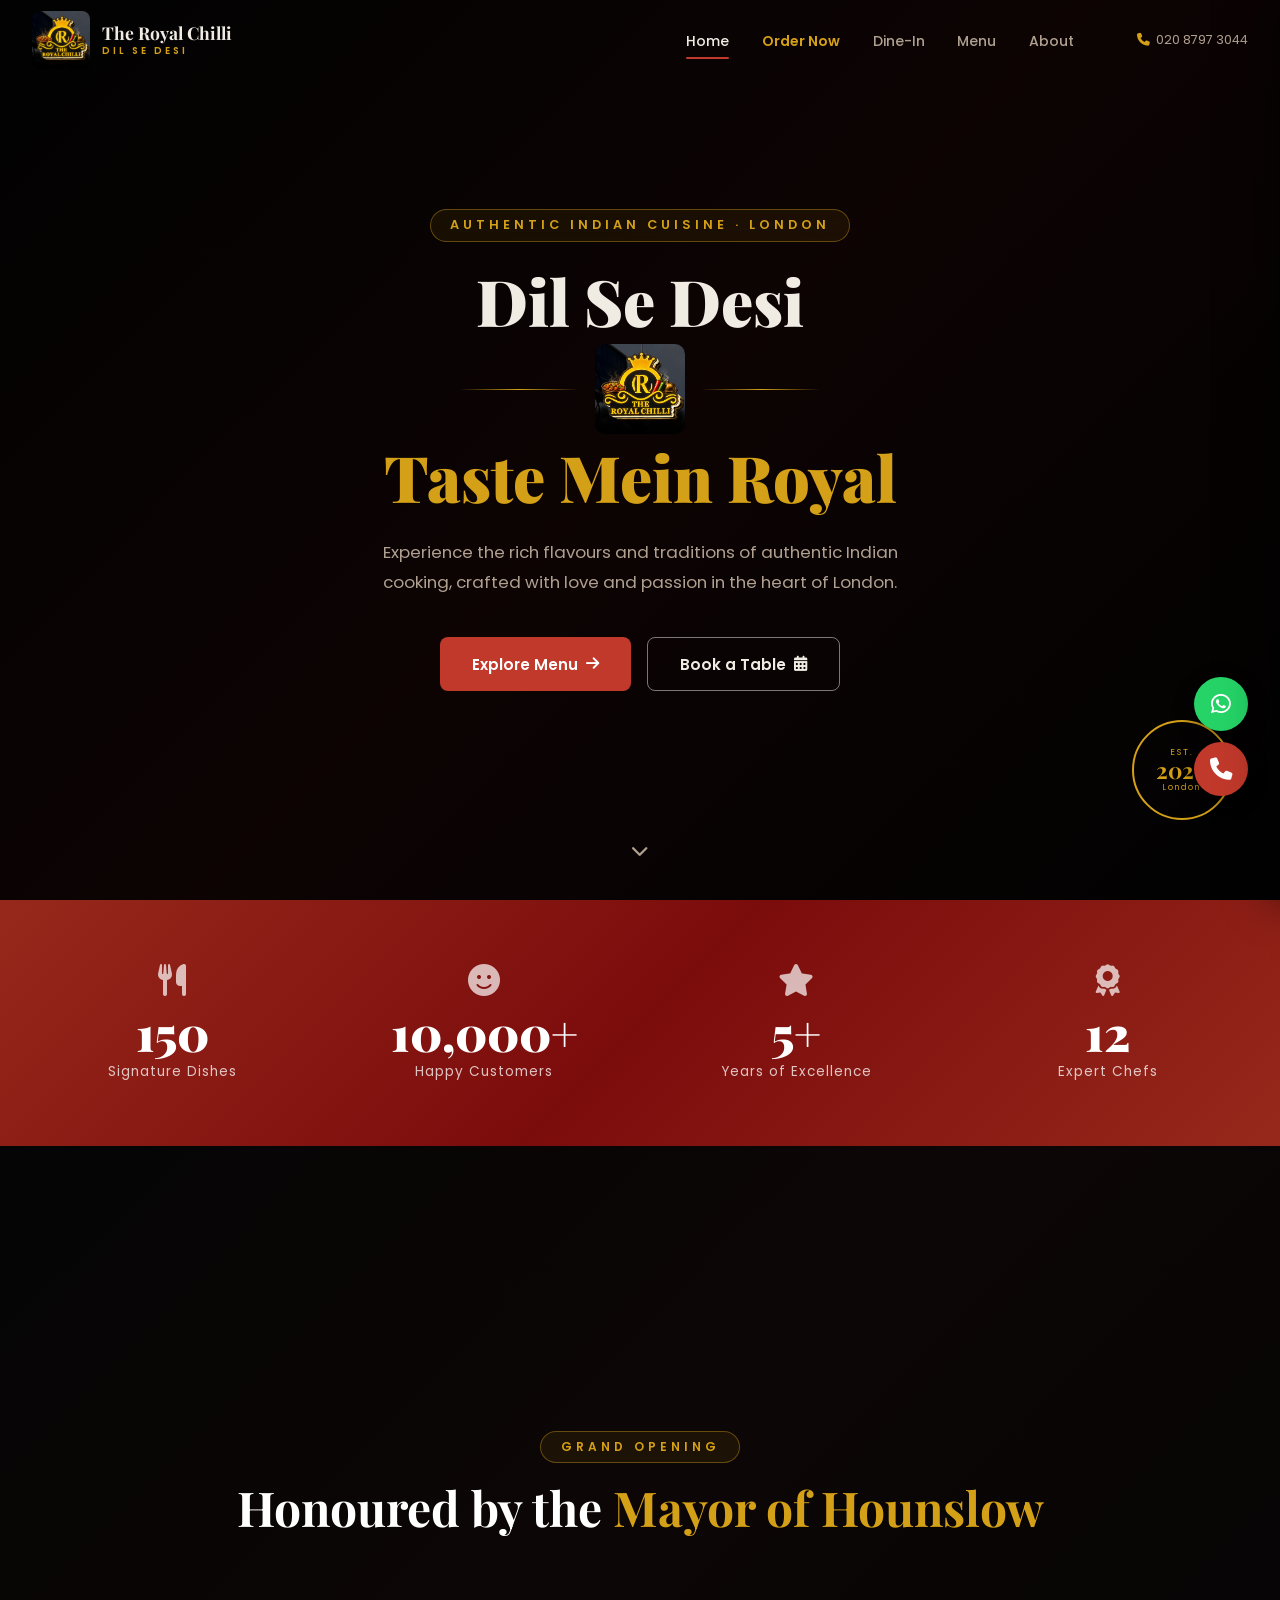
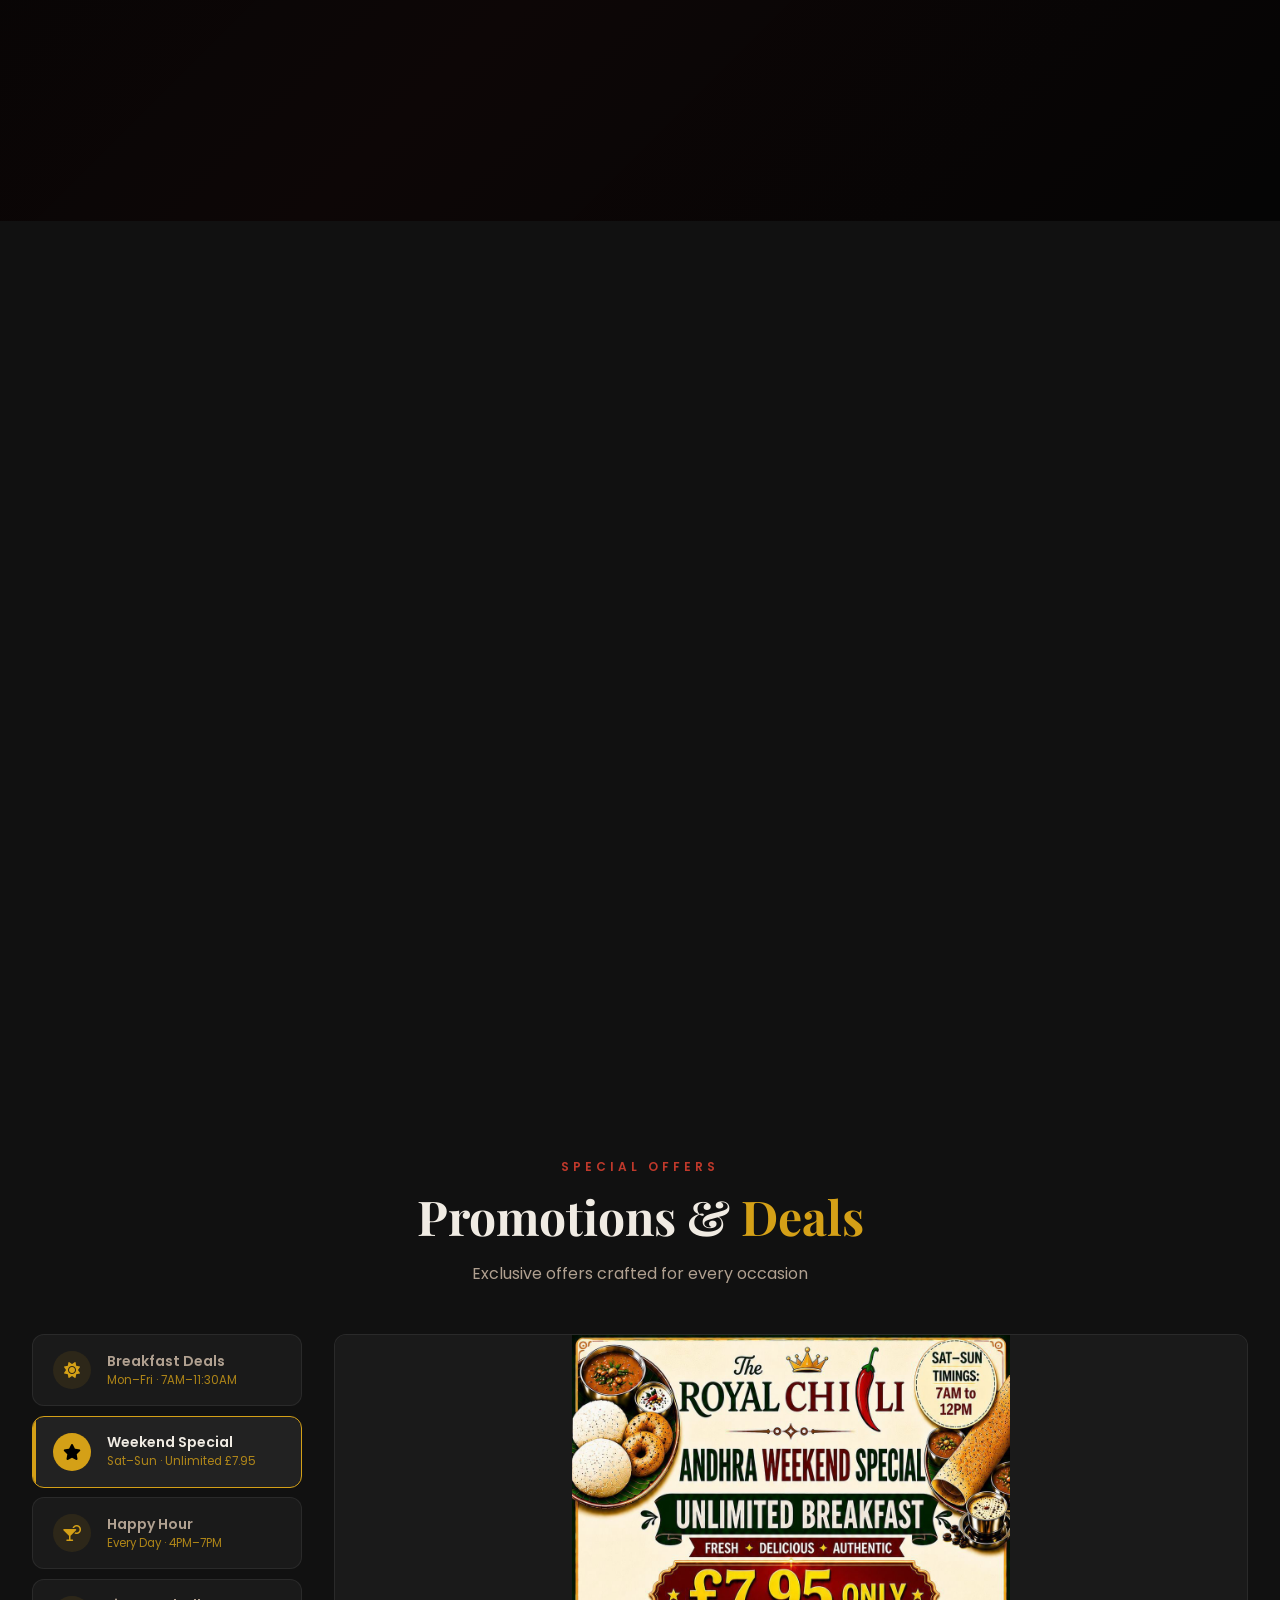
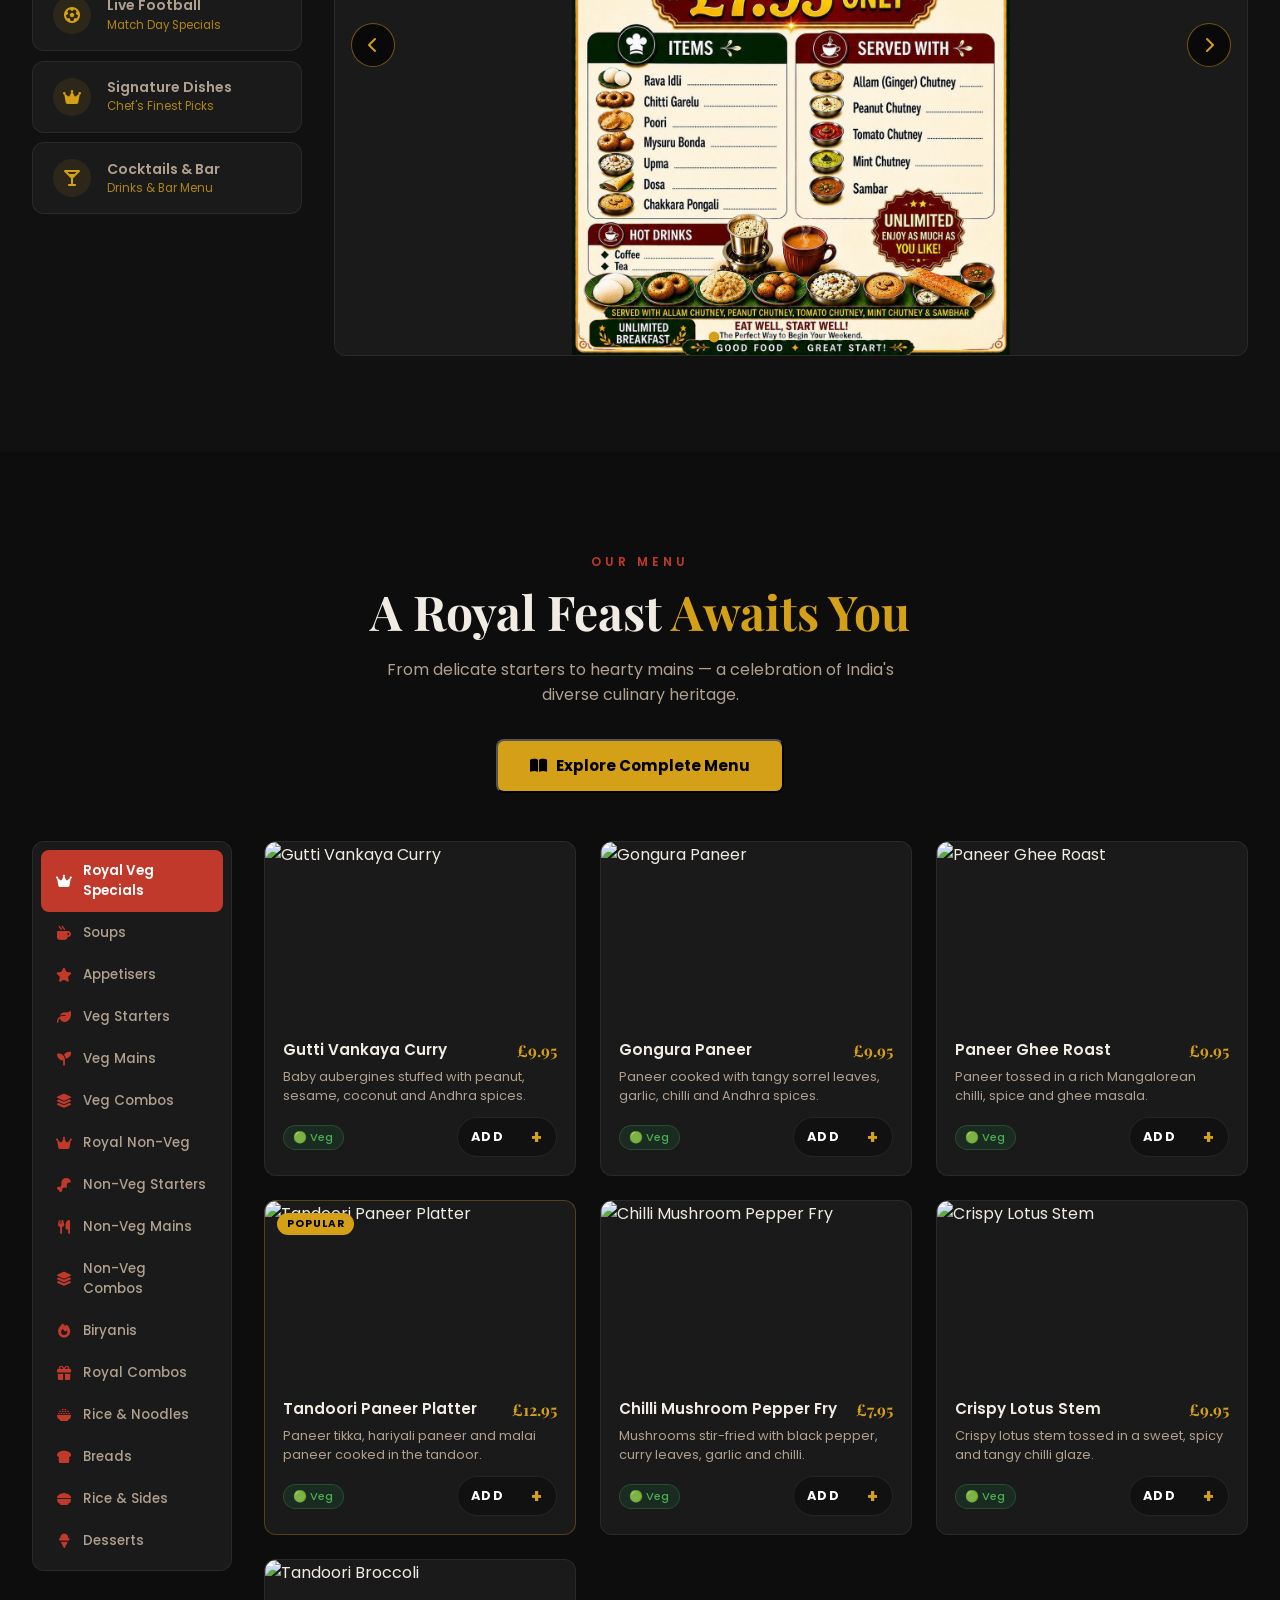
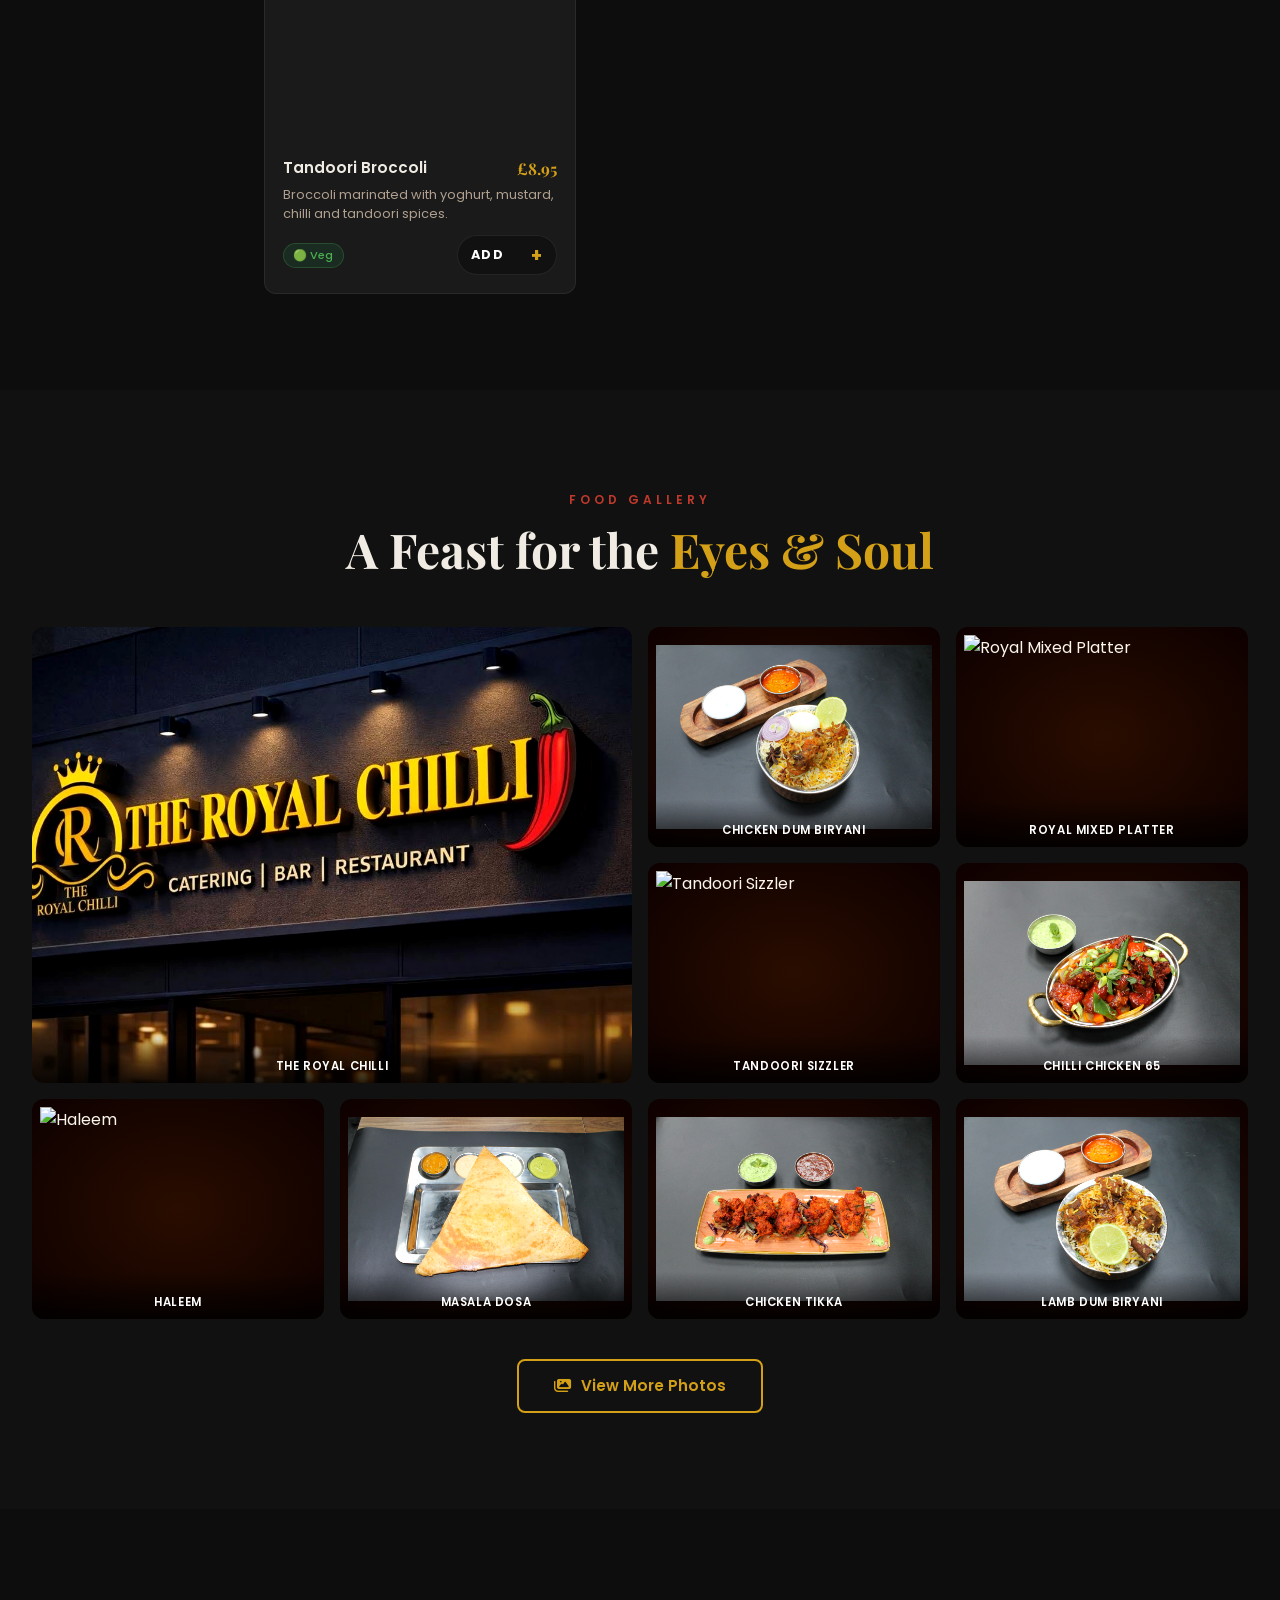
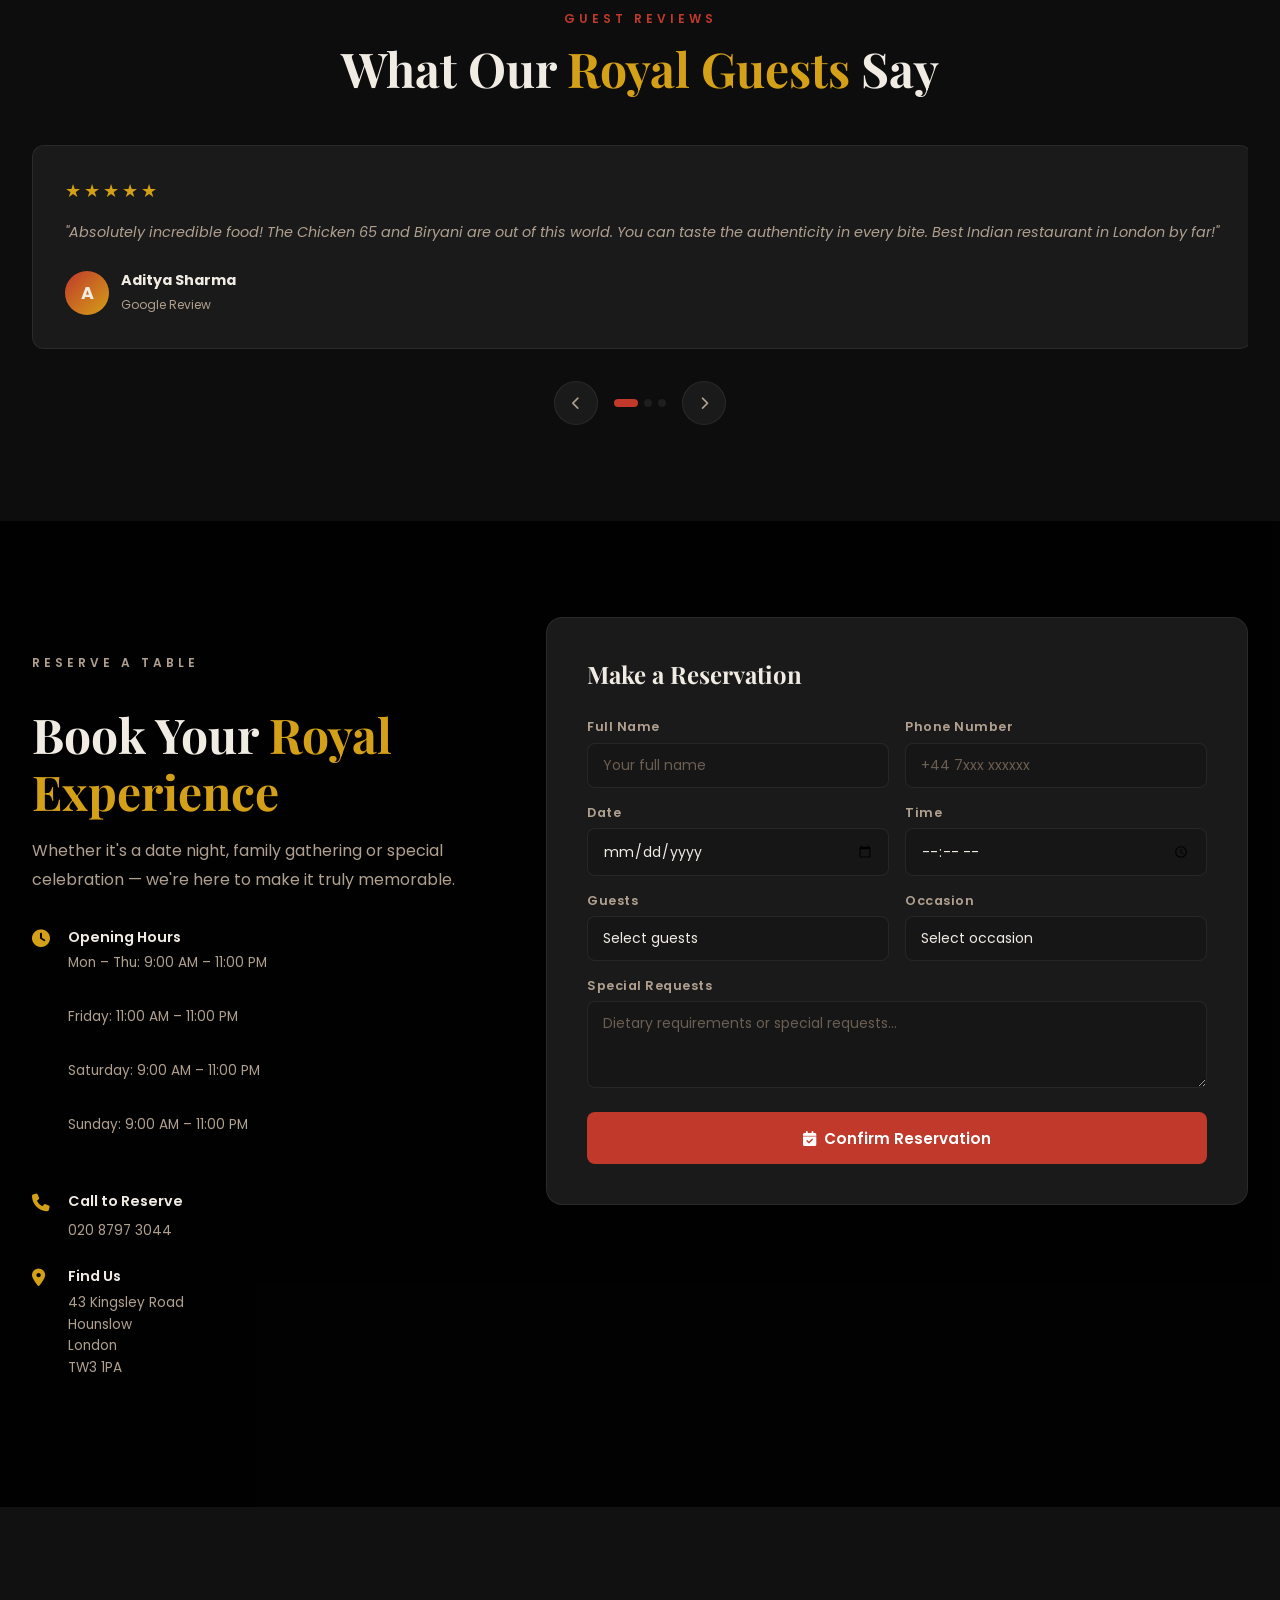
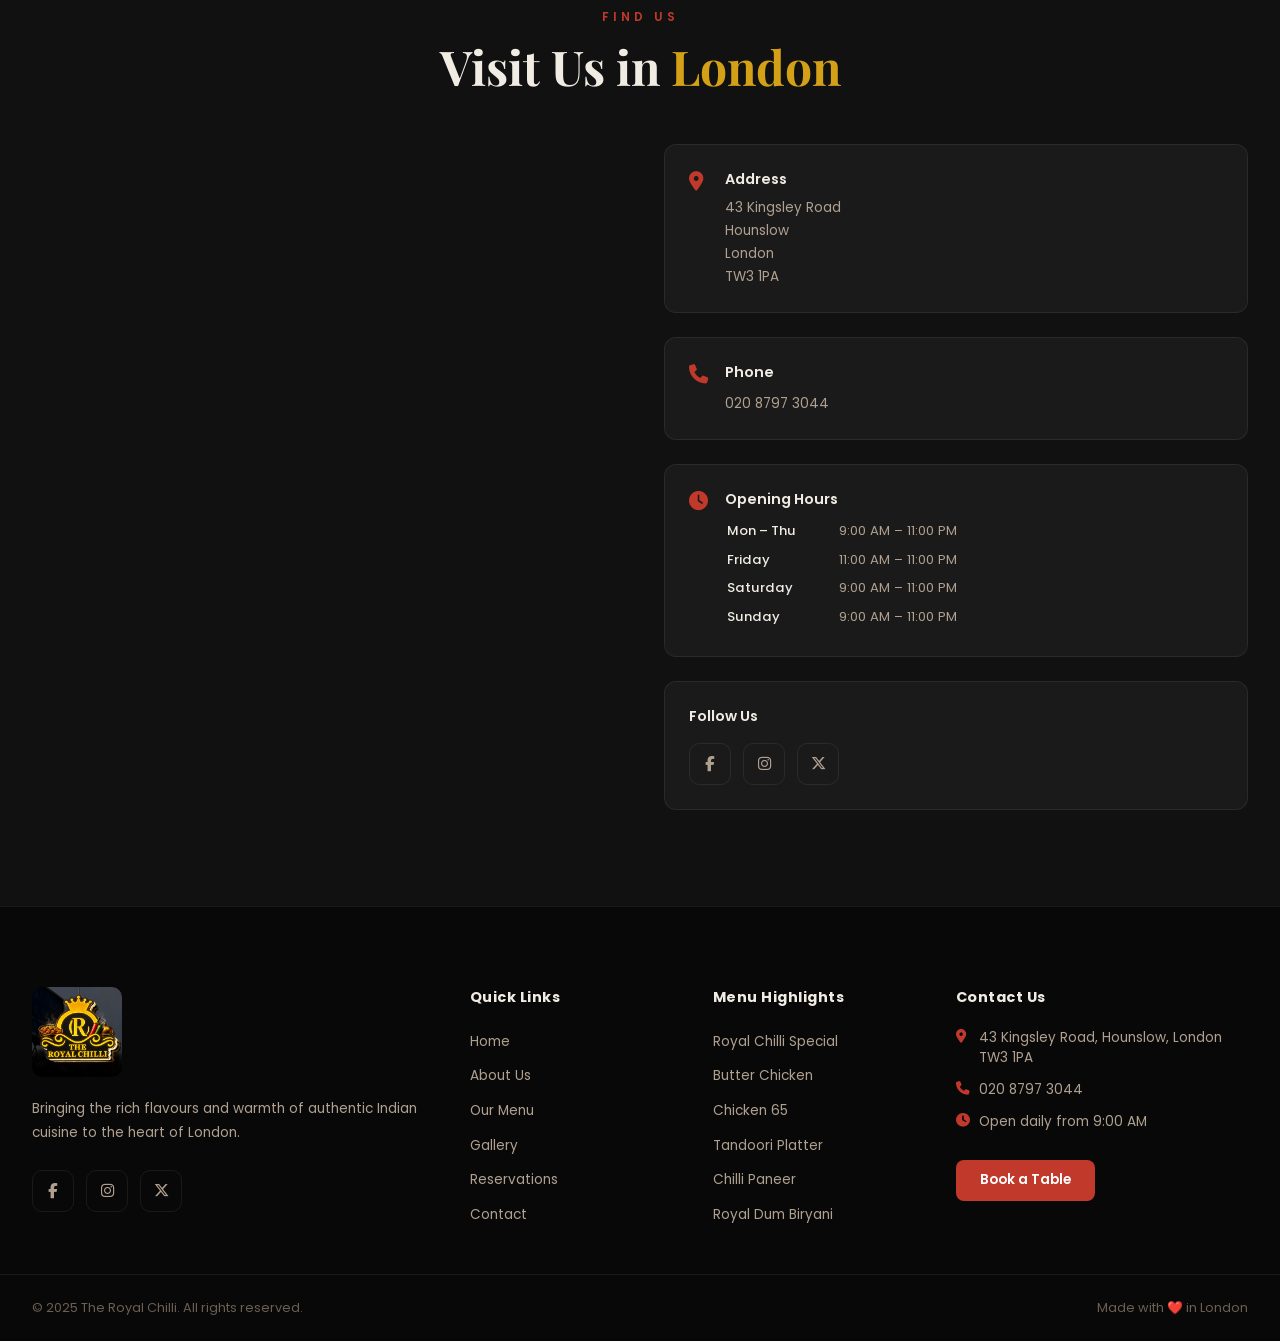
==== commit 3564ed30: "Route table reservations to POS only — remove WhatsApp redirect Reservations now save directly to Su" ====
--- a/index.html
+++ b/index.html
@@ -672,8 +672,8 @@
     <div class="modal-overlay" id="modalOverlay">
         <div class="modal">
             <div class="modal-icon">✅</div>
-            <h3>Booking Sent!</h3>
-            <p>WhatsApp opened with your booking details. We'll confirm your reservation shortly!</p>
+            <h3>Reservation Received!</h3>
+            <p>Your table has been booked. We'll call you on <strong id="modalPhone"></strong> to confirm shortly.</p>
             <button class="modal-close" id="modalClose">Close</button>
         </div>
     </div>
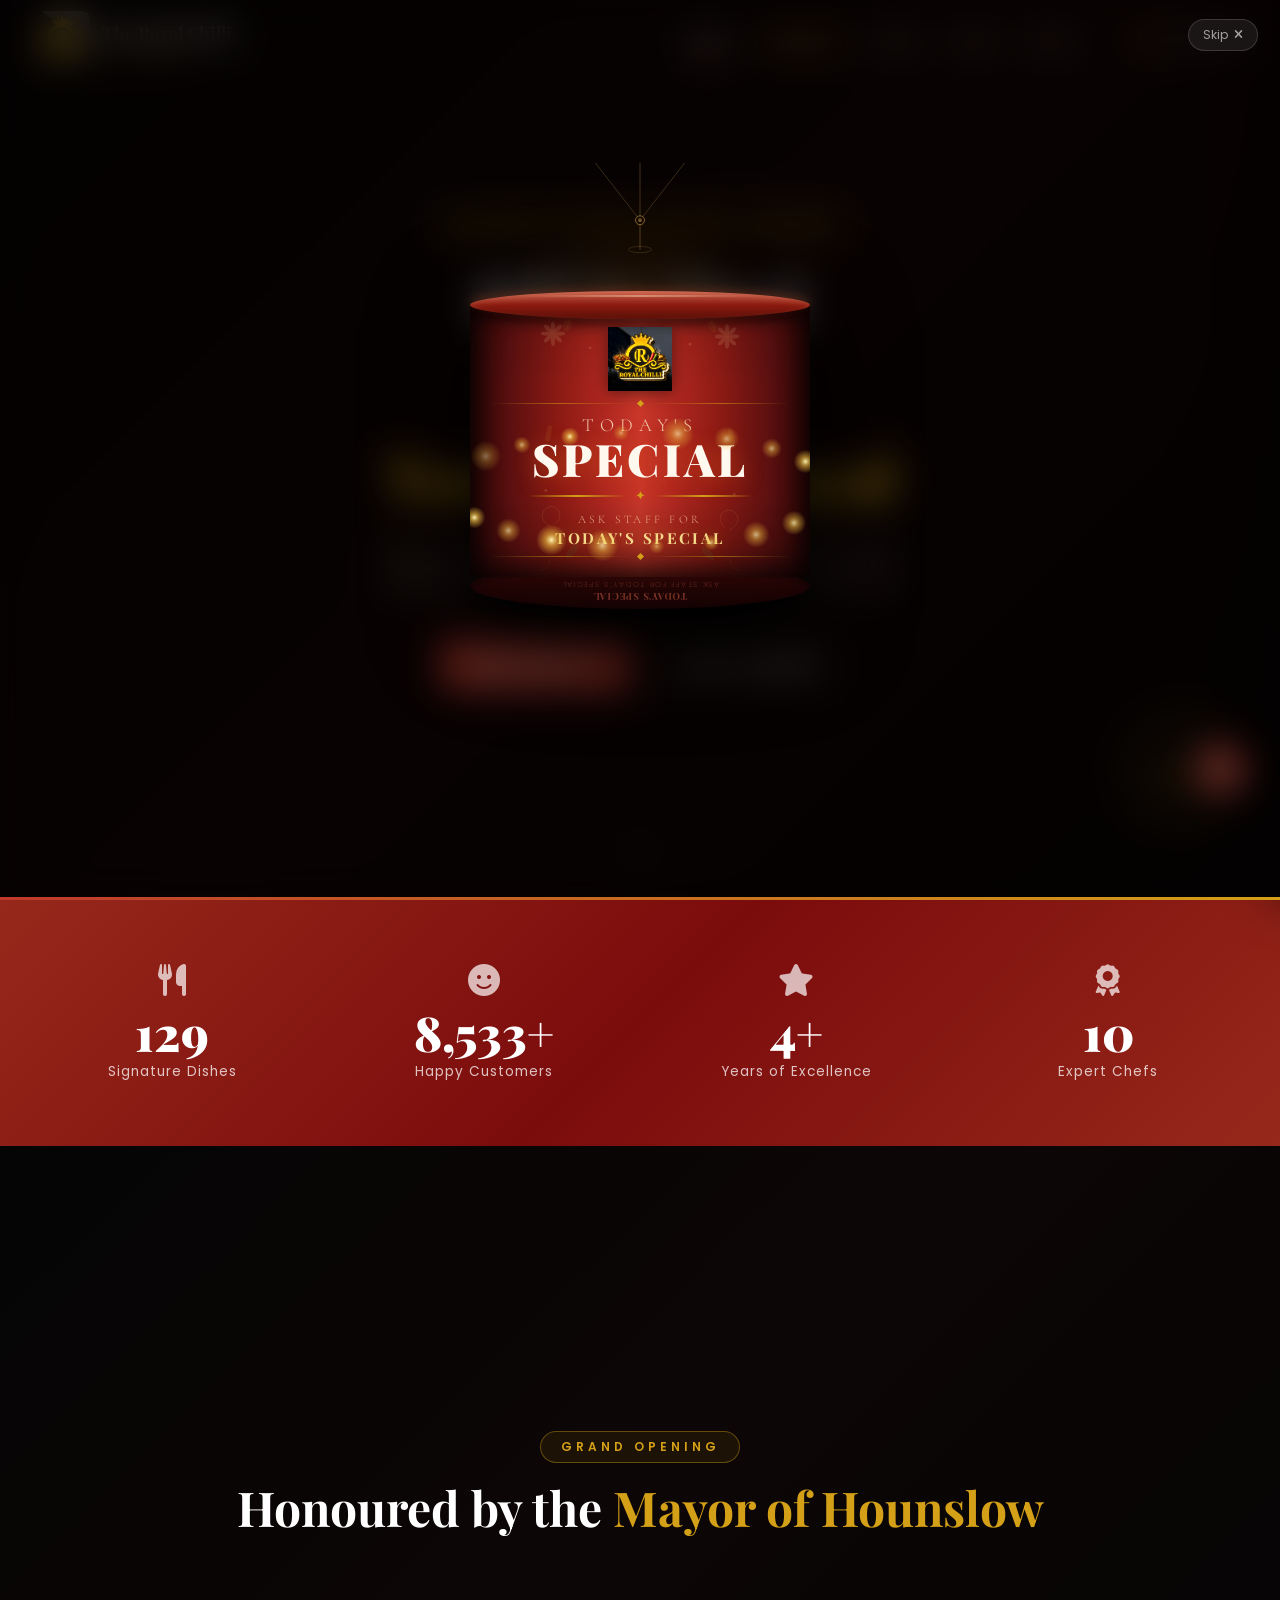
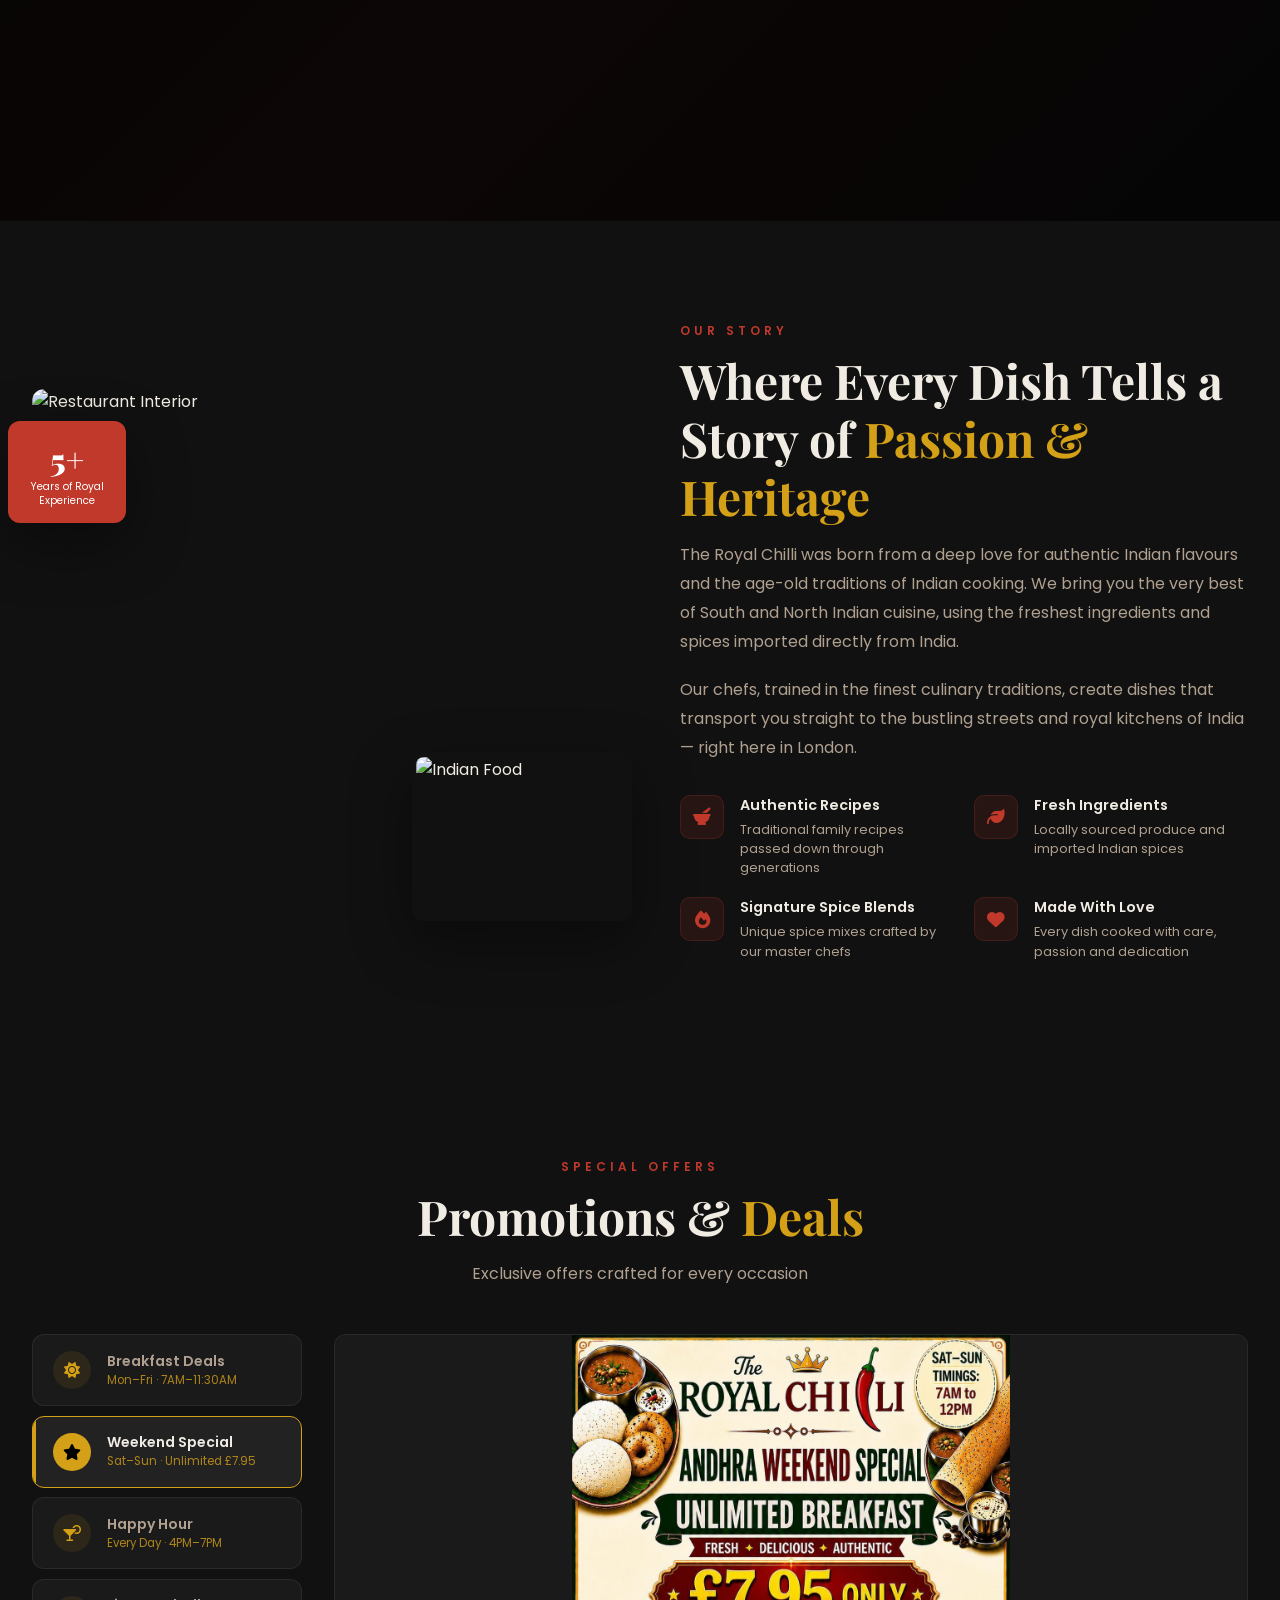
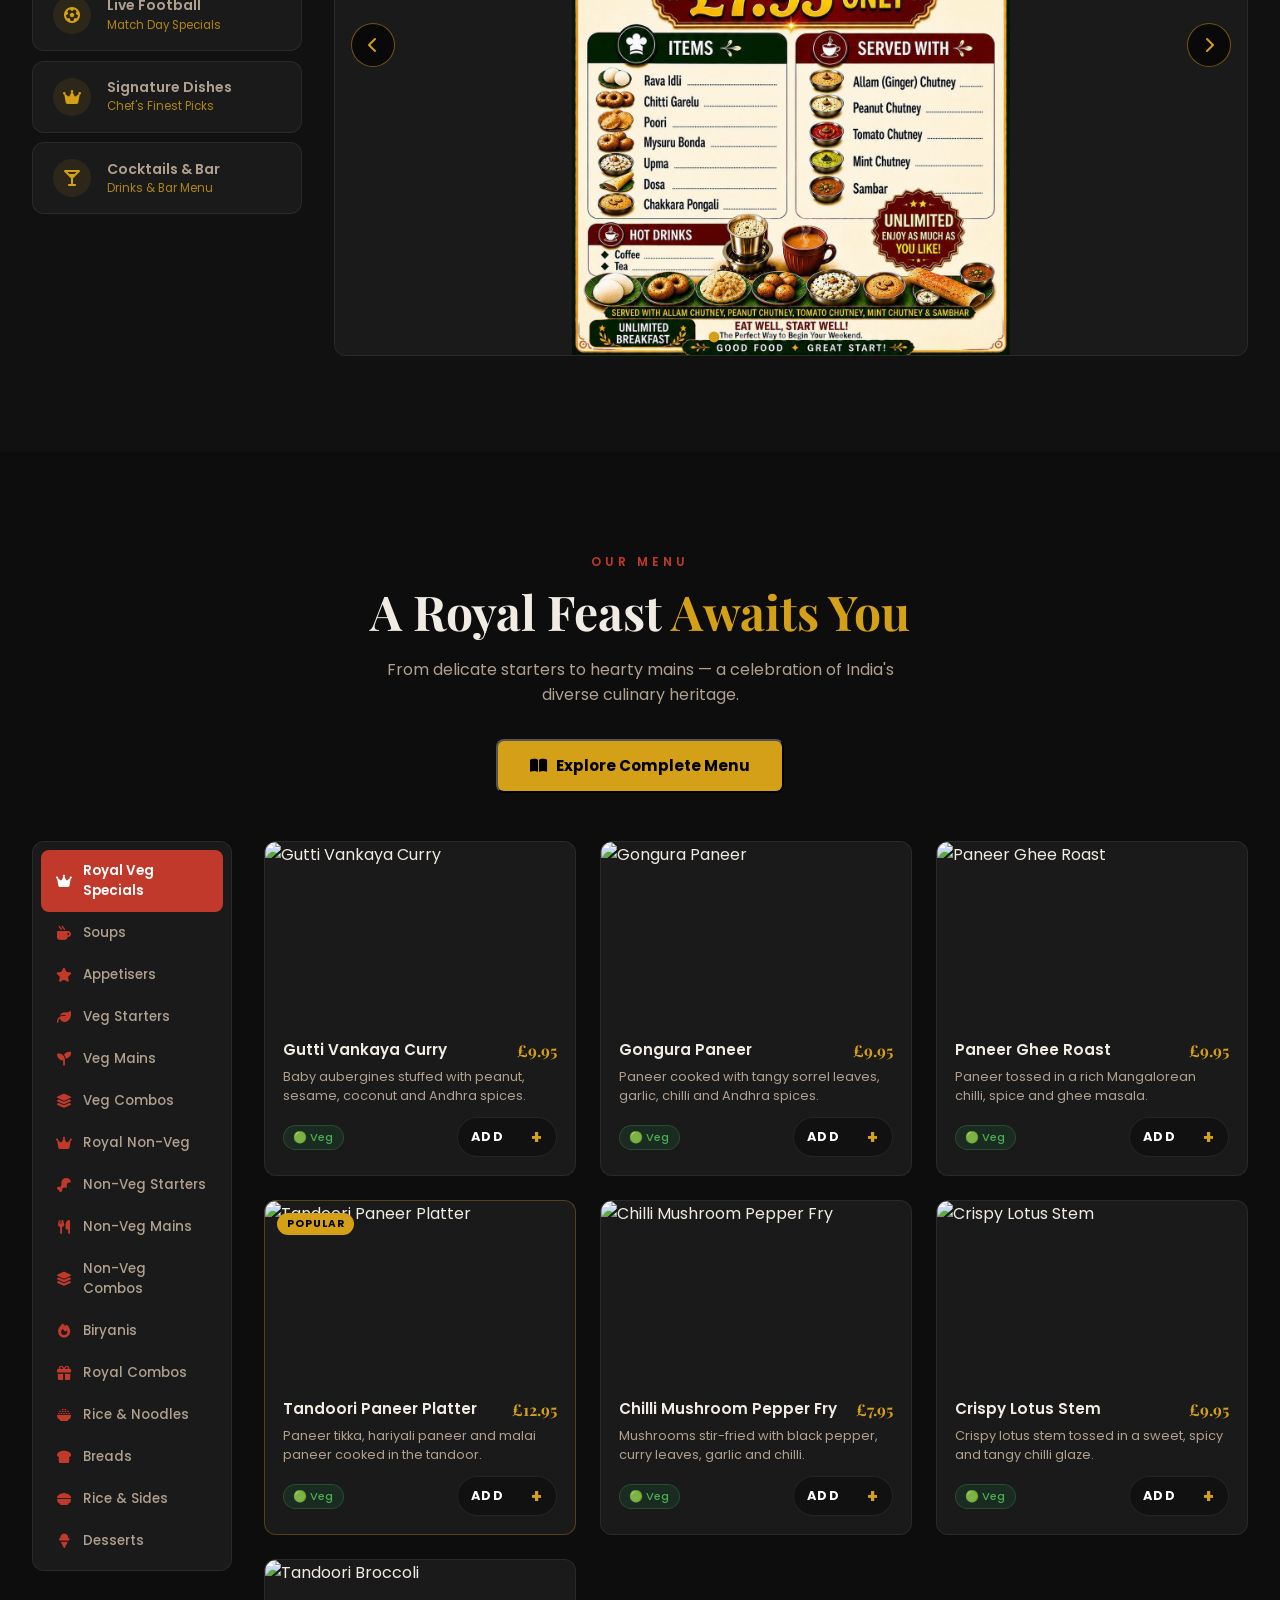
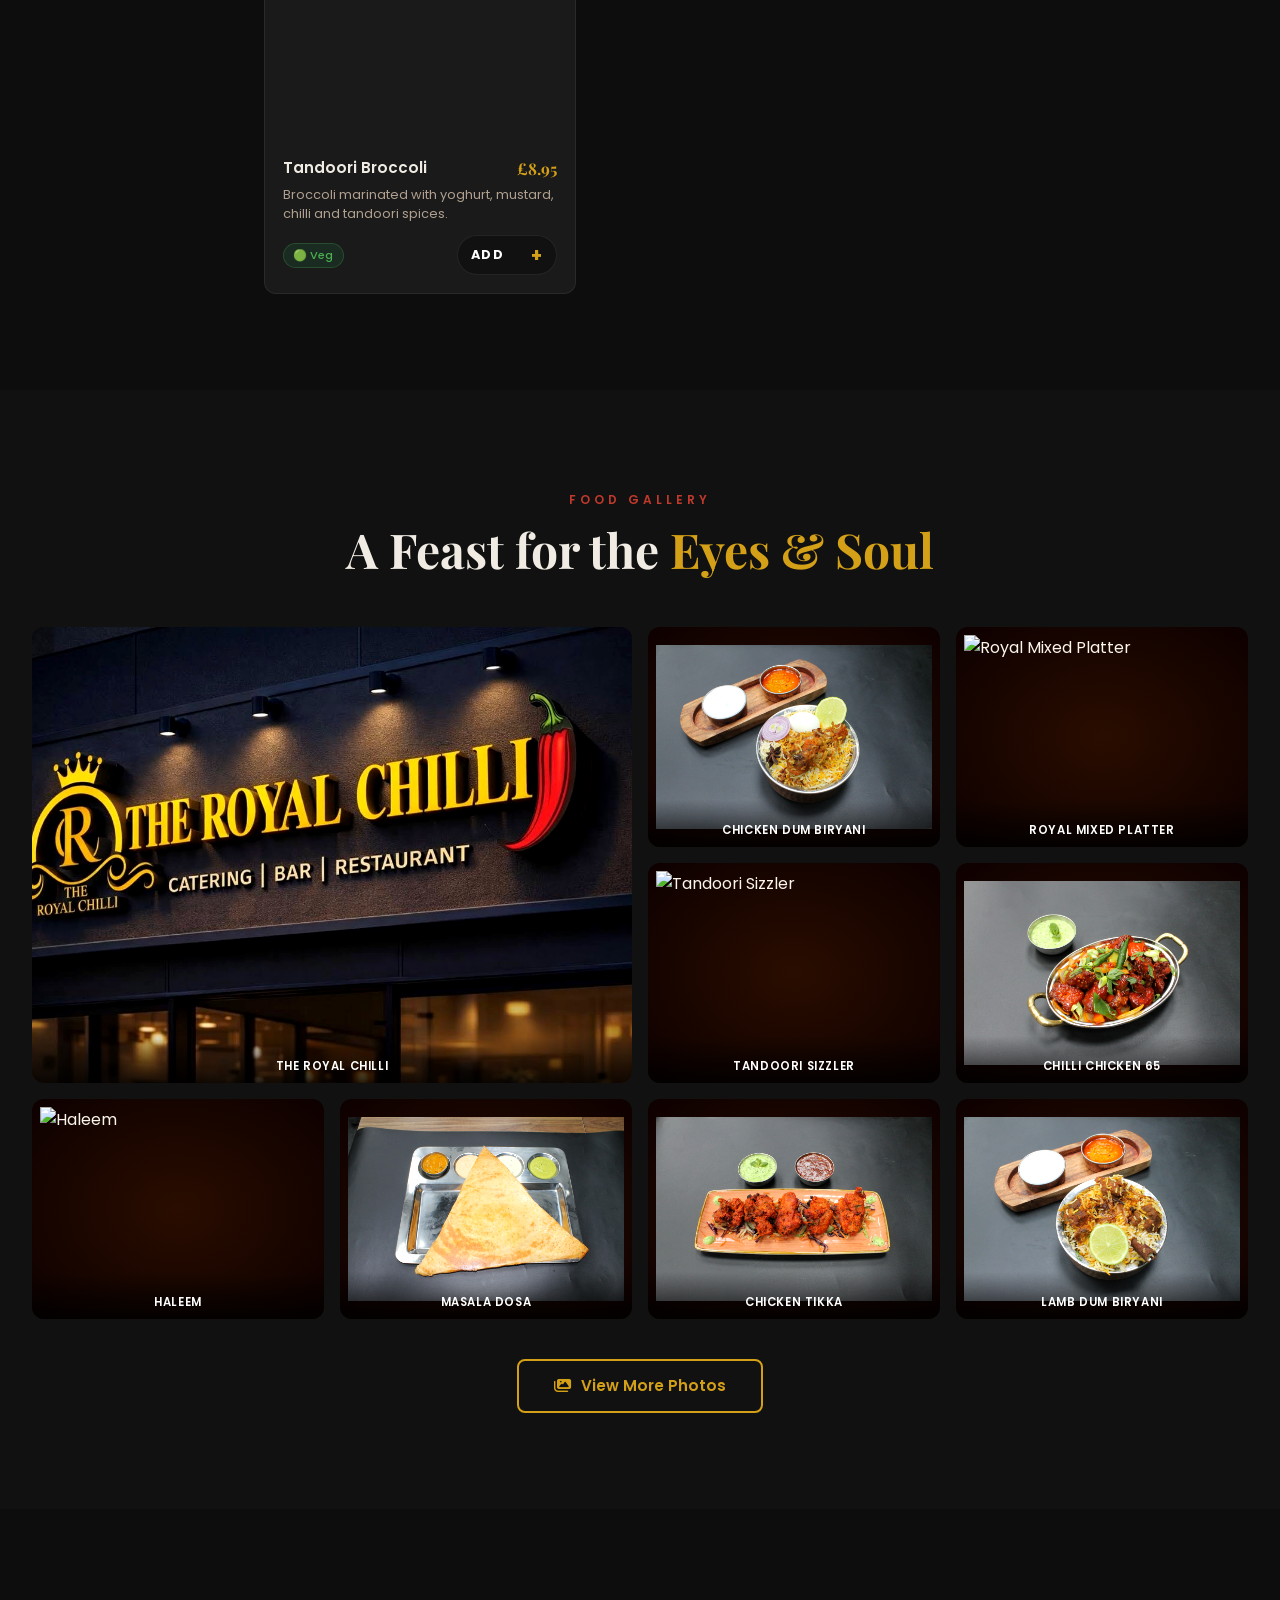
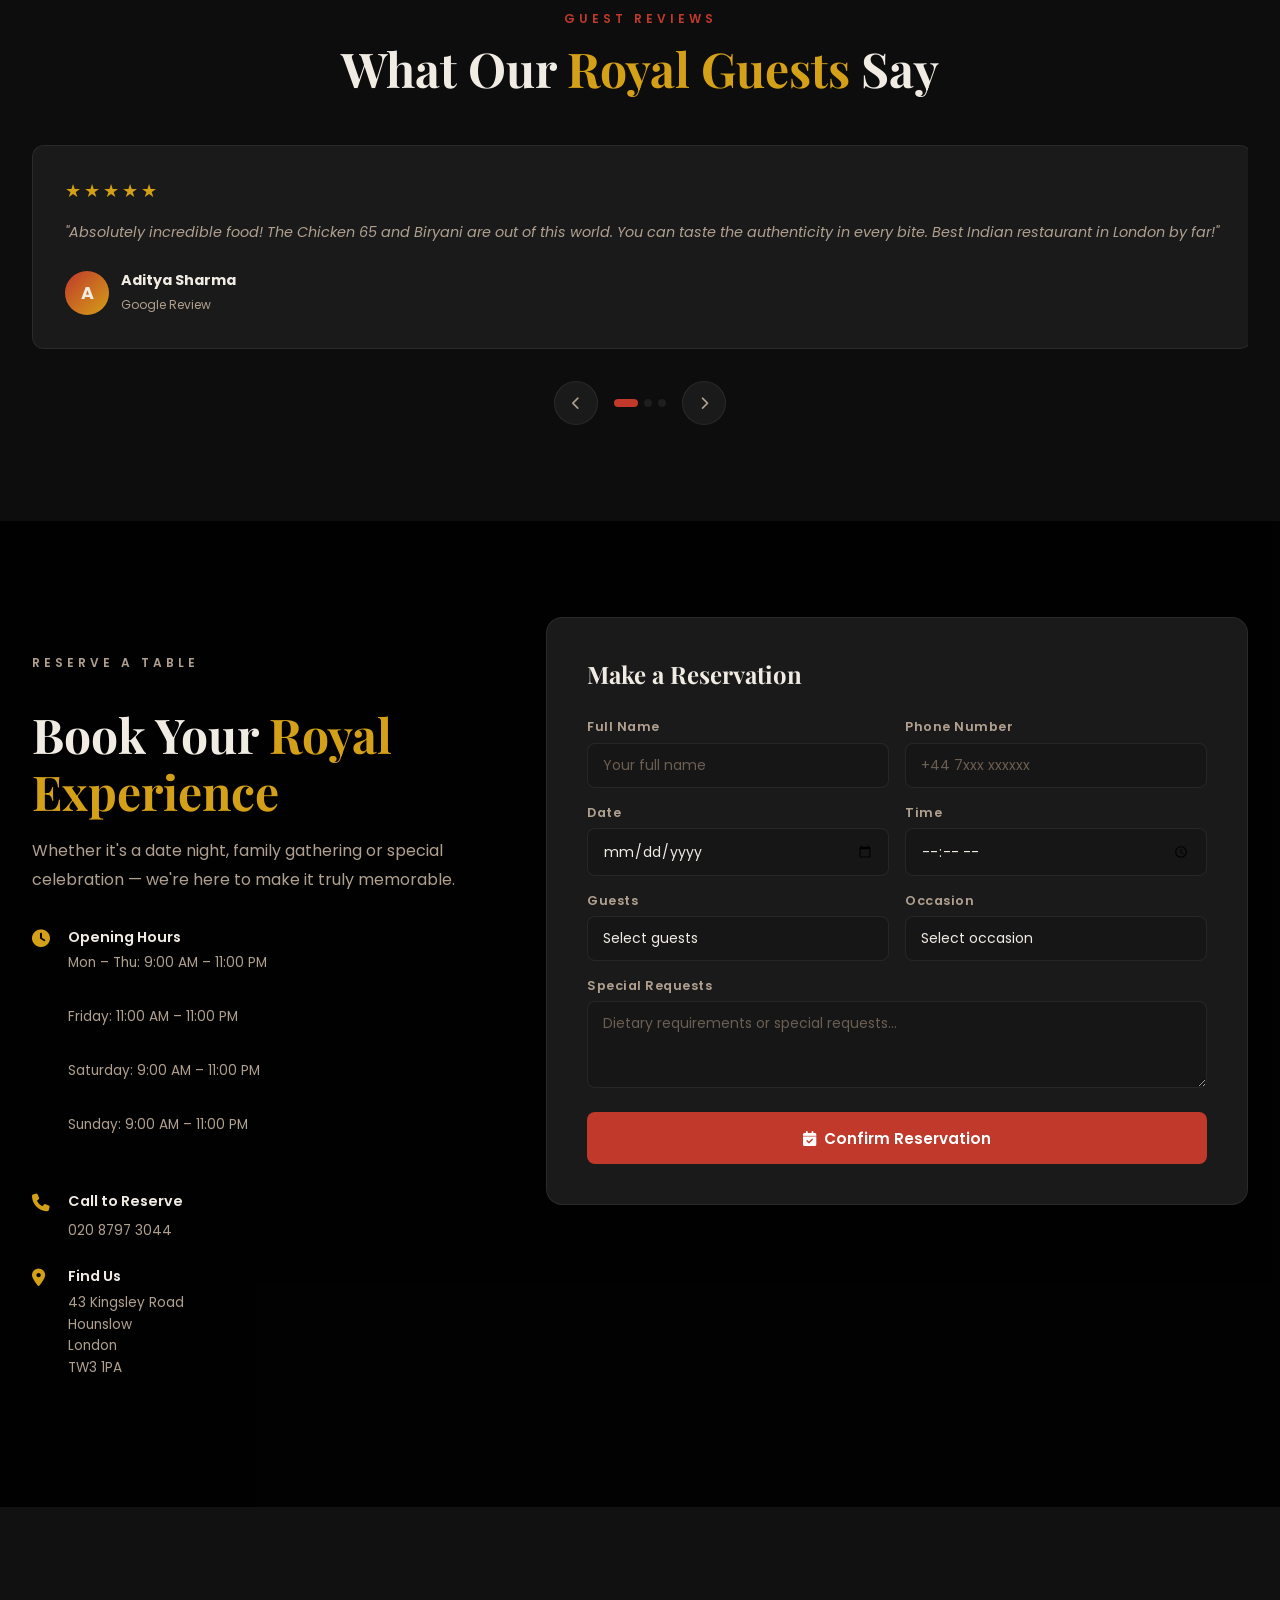
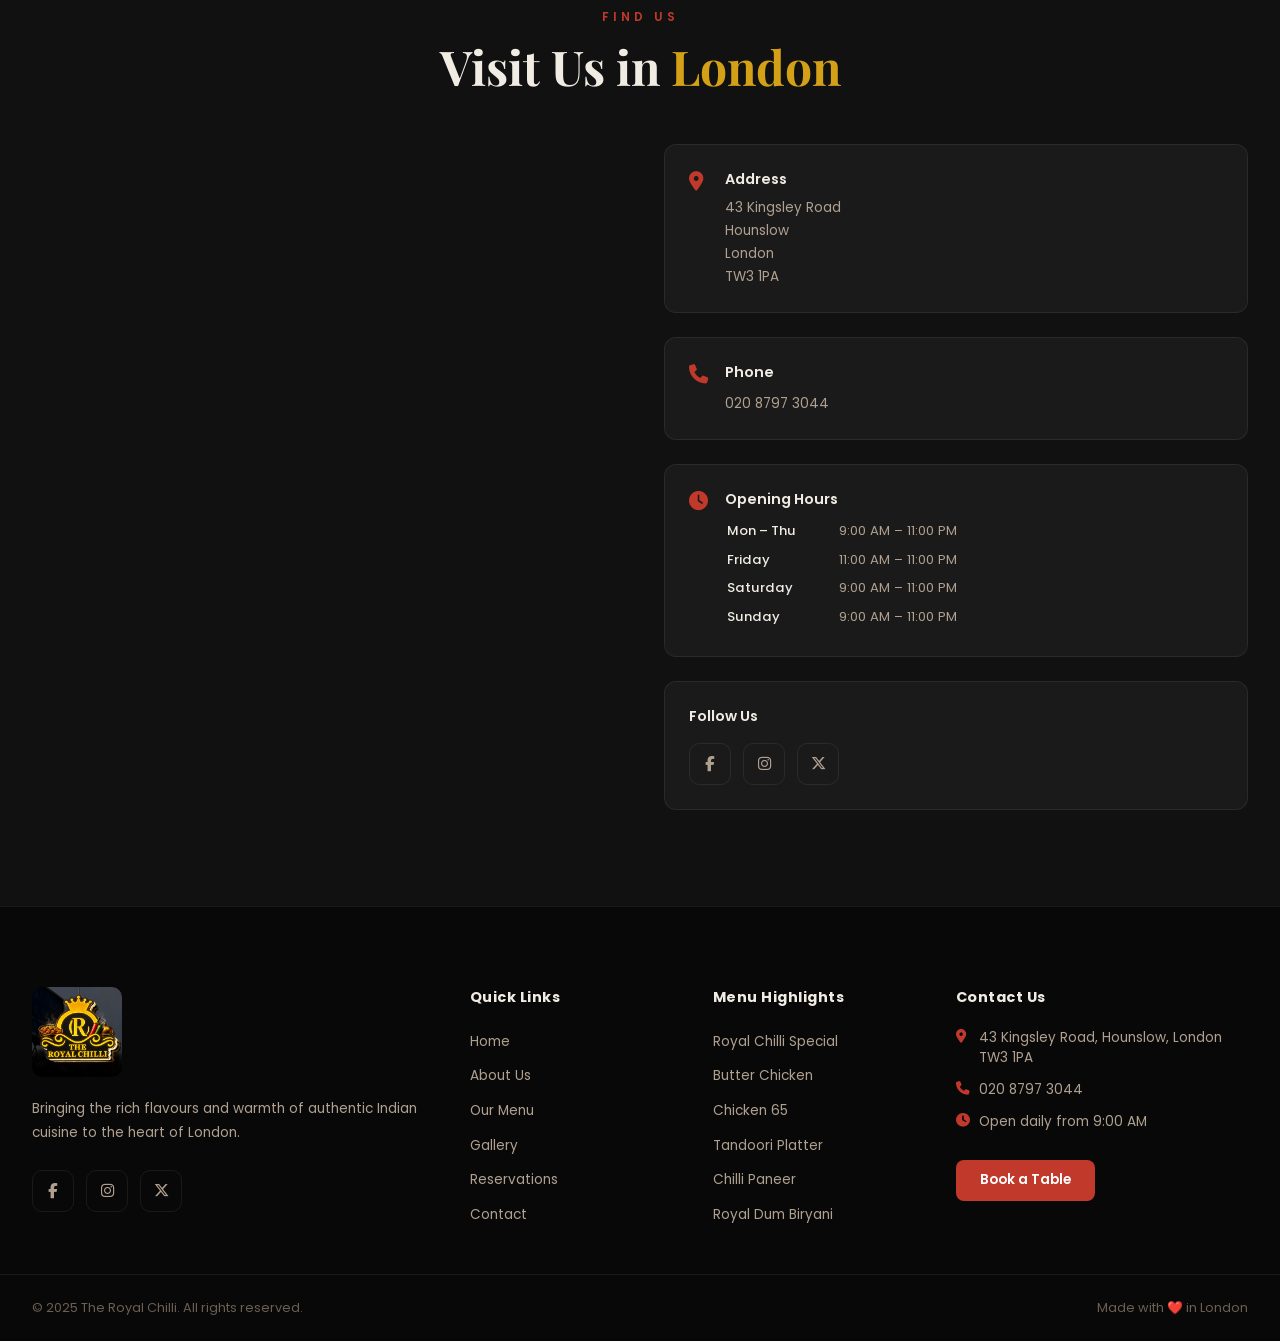
==== commit 178704d1: "Remove WhatsApp completely from the website - Remove floating WhatsApp button from all pages - Remov" ====
--- a/index.html
+++ b/index.html
@@ -612,11 +612,8 @@
 
     <button class="back-top" id="backTop"><i class="fas fa-arrow-up"></i></button>
 
-    <!-- Floating Contact (WhatsApp + Call) -->
+    <!-- Floating Call Button -->
     <div class="float-contact">
-        <a href="https://wa.me/442087973044" target="_blank" class="float-btn float-wa" title="WhatsApp Us">
-            <i class="fab fa-whatsapp"></i>
-        </a>
         <a href="tel:02087973044" class="float-btn float-call" title="Call Us">
             <i class="fas fa-phone"></i>
         </a>
--- a/style.css
+++ b/style.css
@@ -775,8 +775,6 @@
     box-shadow: 0 6px 20px rgba(0,0,0,0.4);
     transition: var(--transition); cursor: pointer;
 }
-.float-wa { background: #25d366; color: white; }
-.float-wa:hover { background: #1ebe5d; transform: translateY(-3px); box-shadow: 0 10px 28px rgba(37,211,102,0.45); }
 .float-call { background: var(--red); color: white; }
 .float-call:hover { background: var(--red-dark); transform: translateY(-3px); }
 
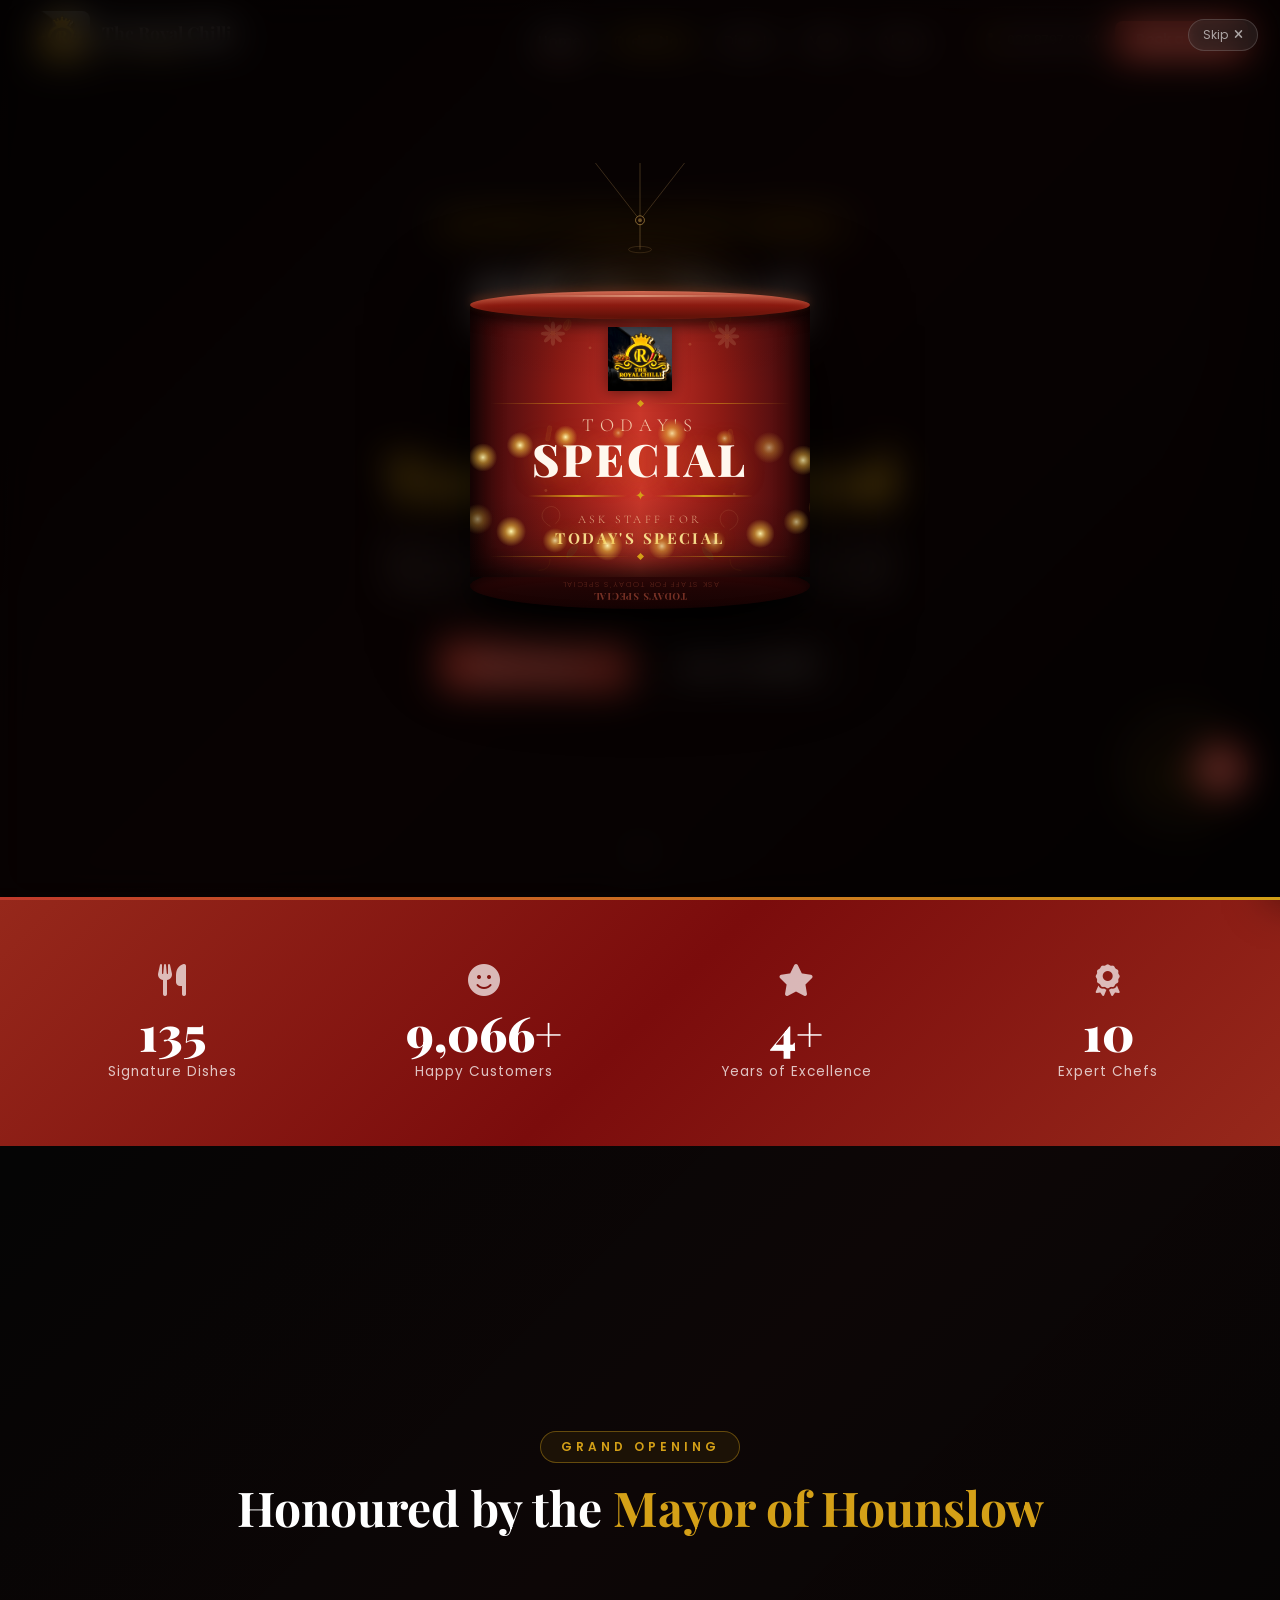
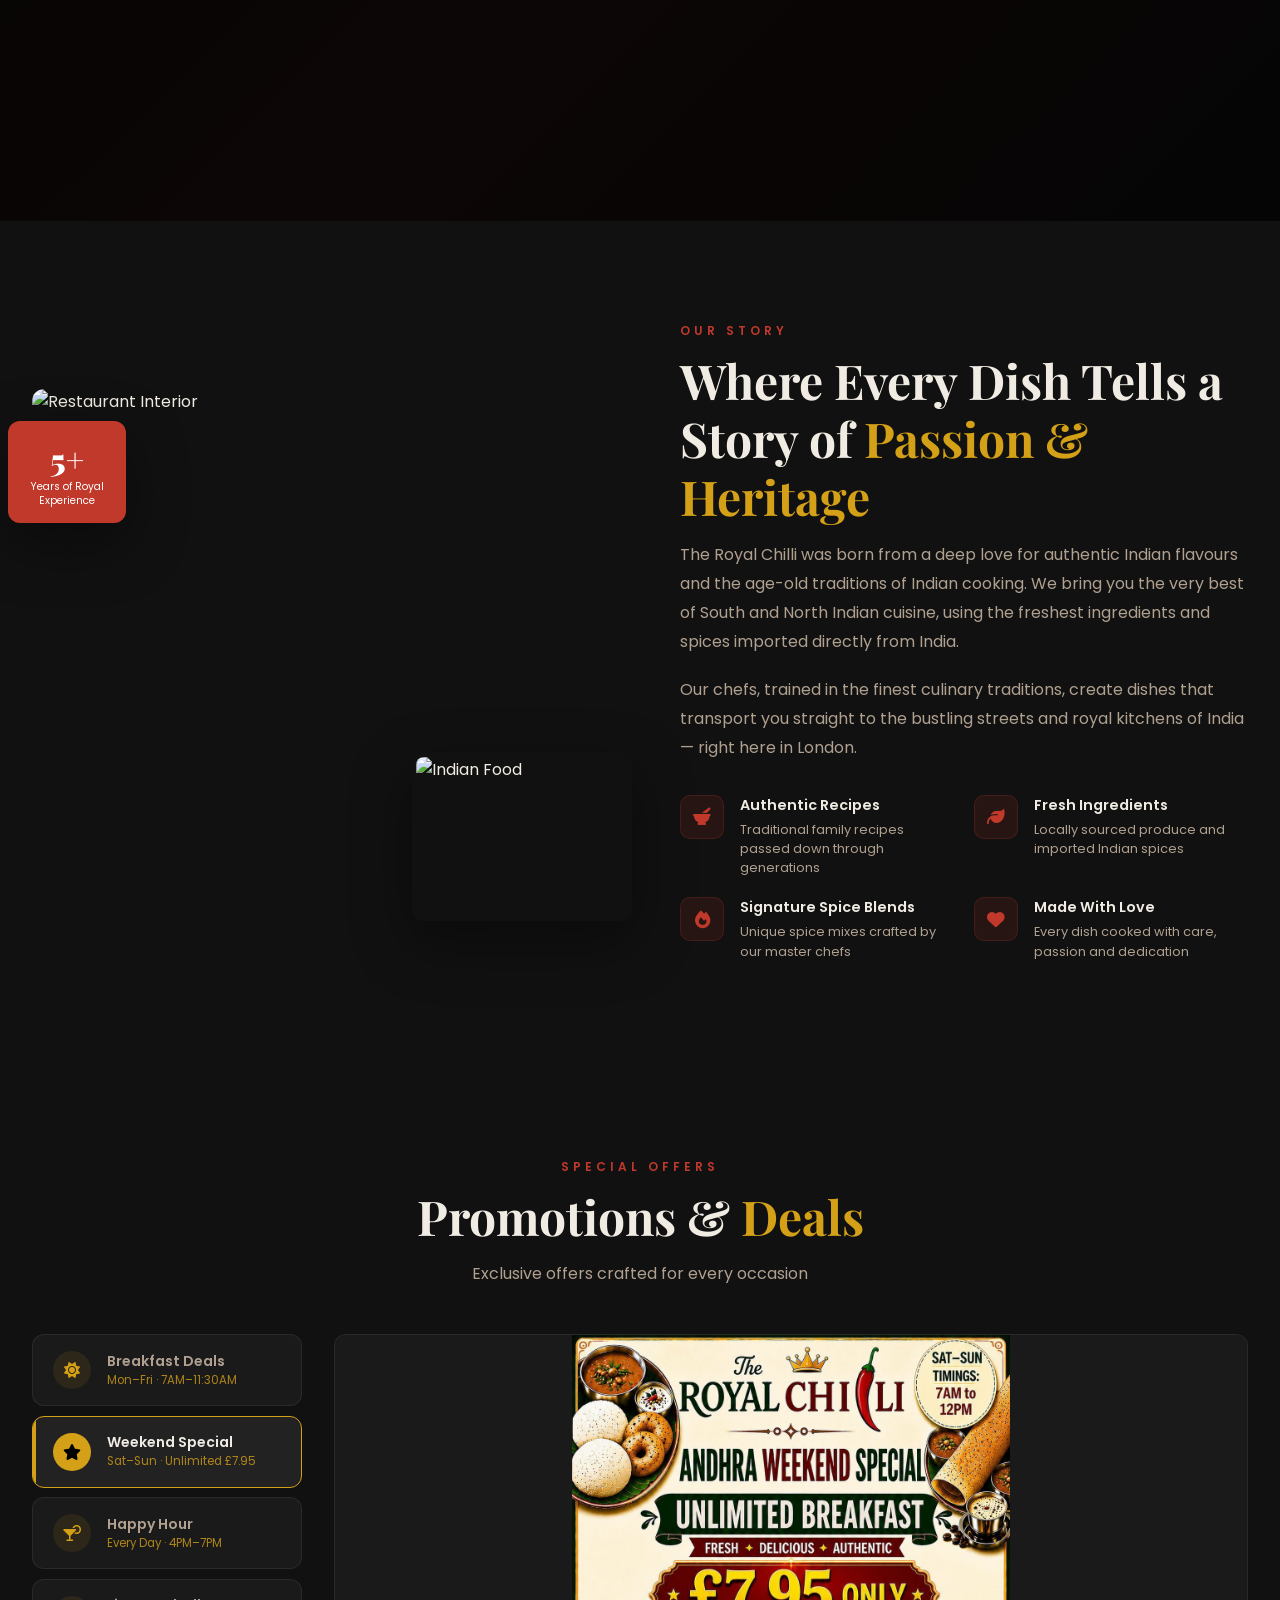
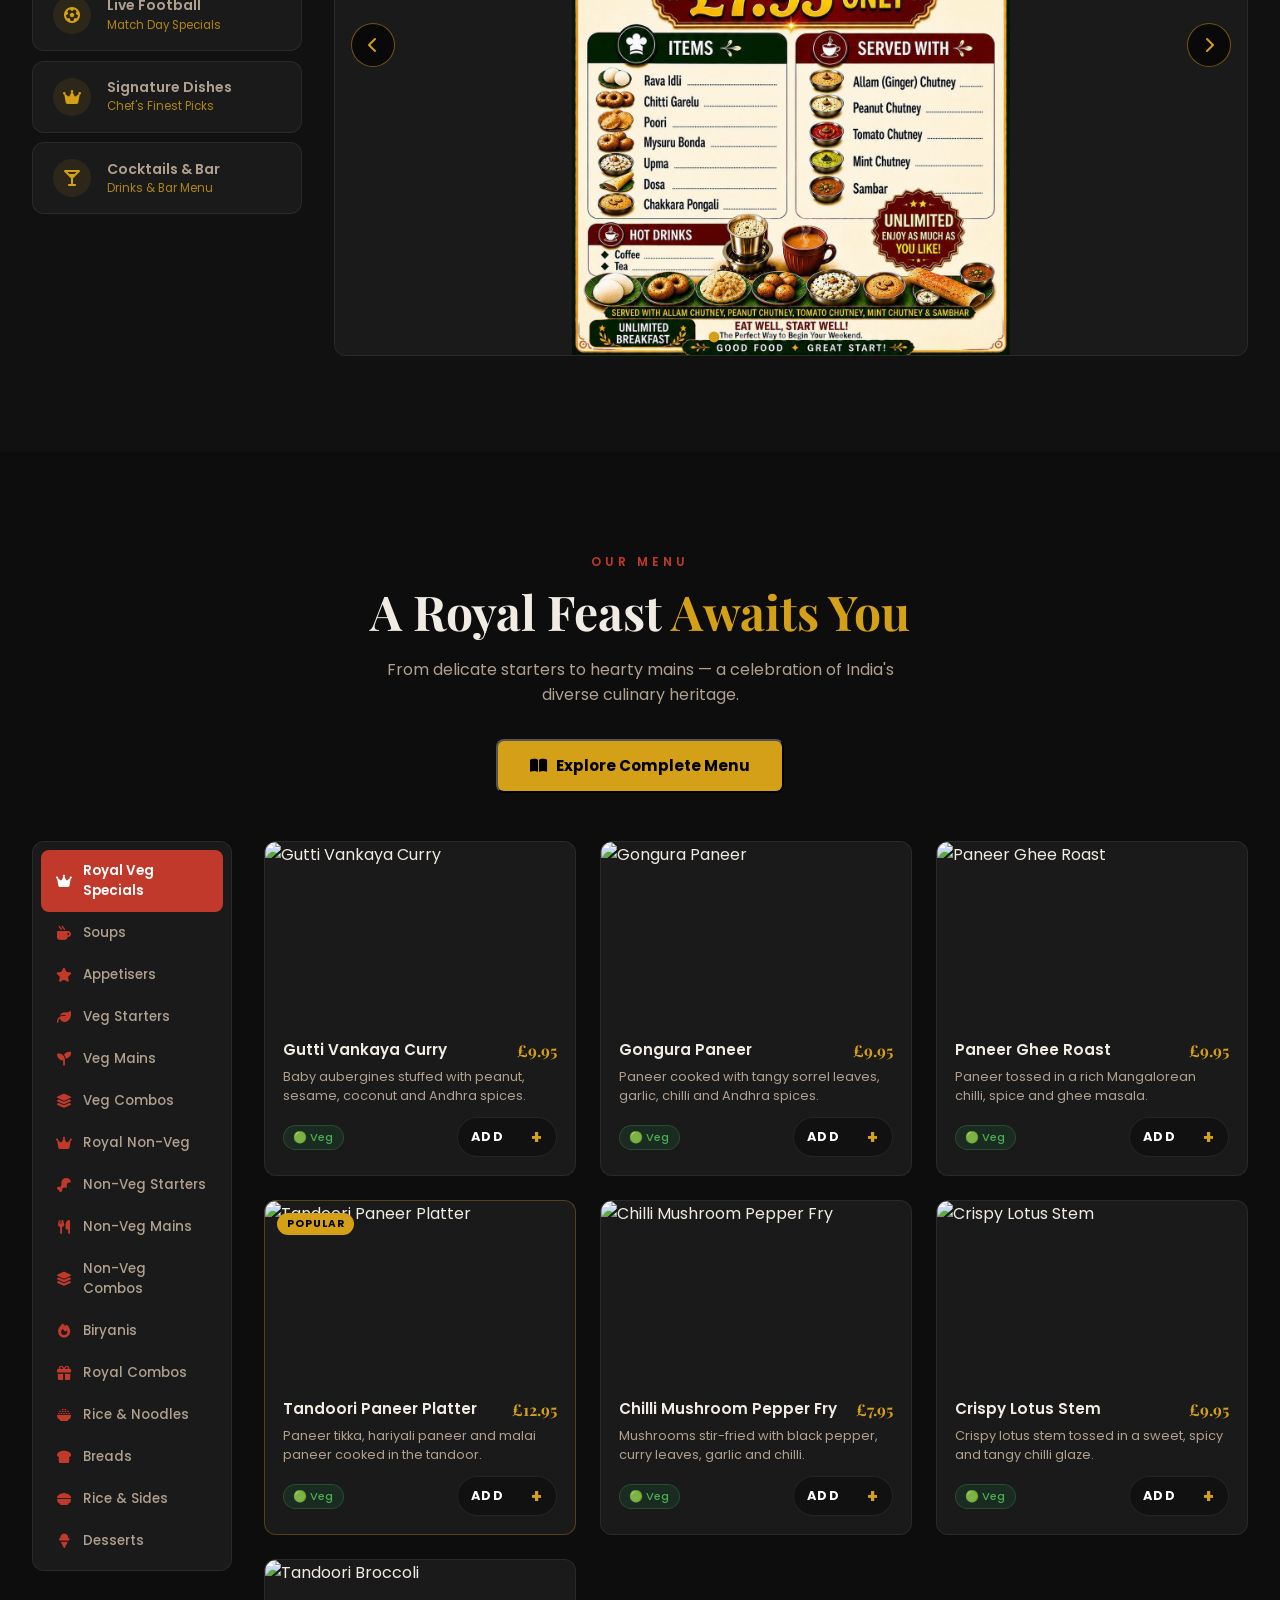
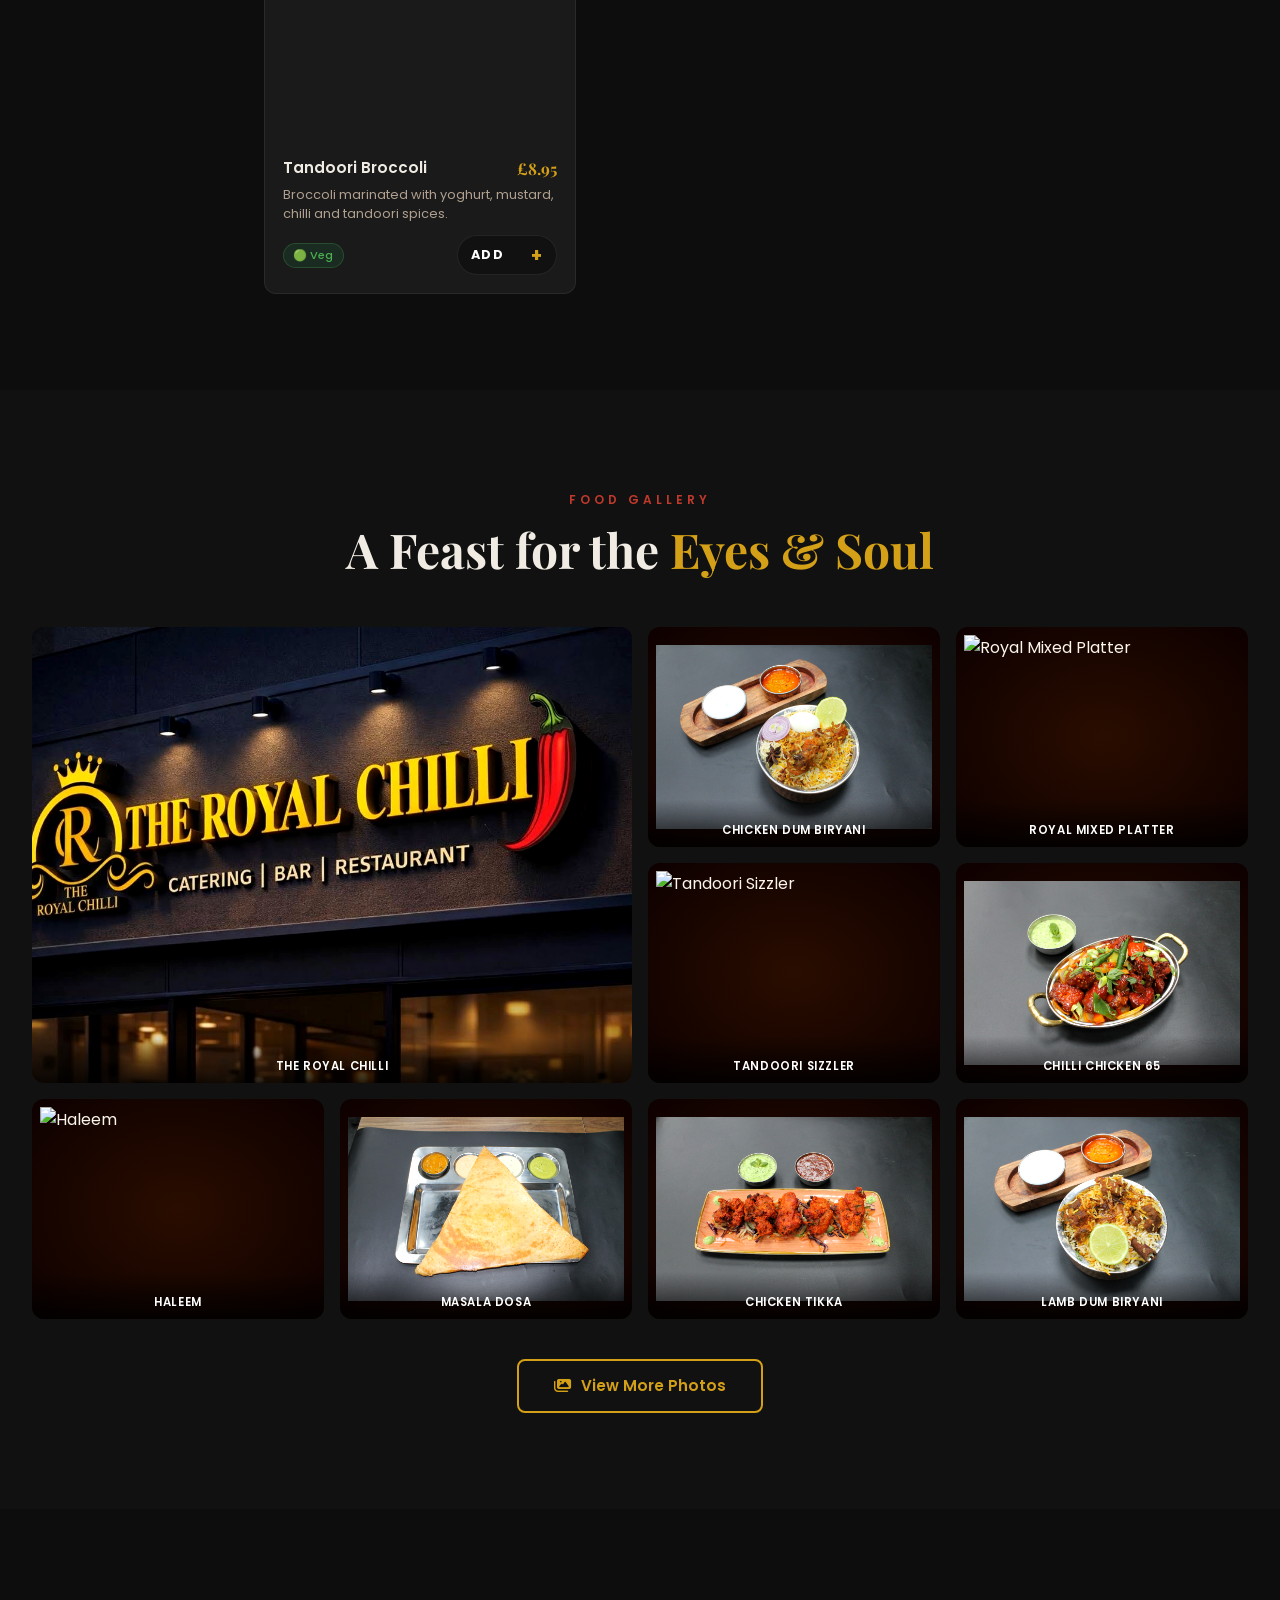
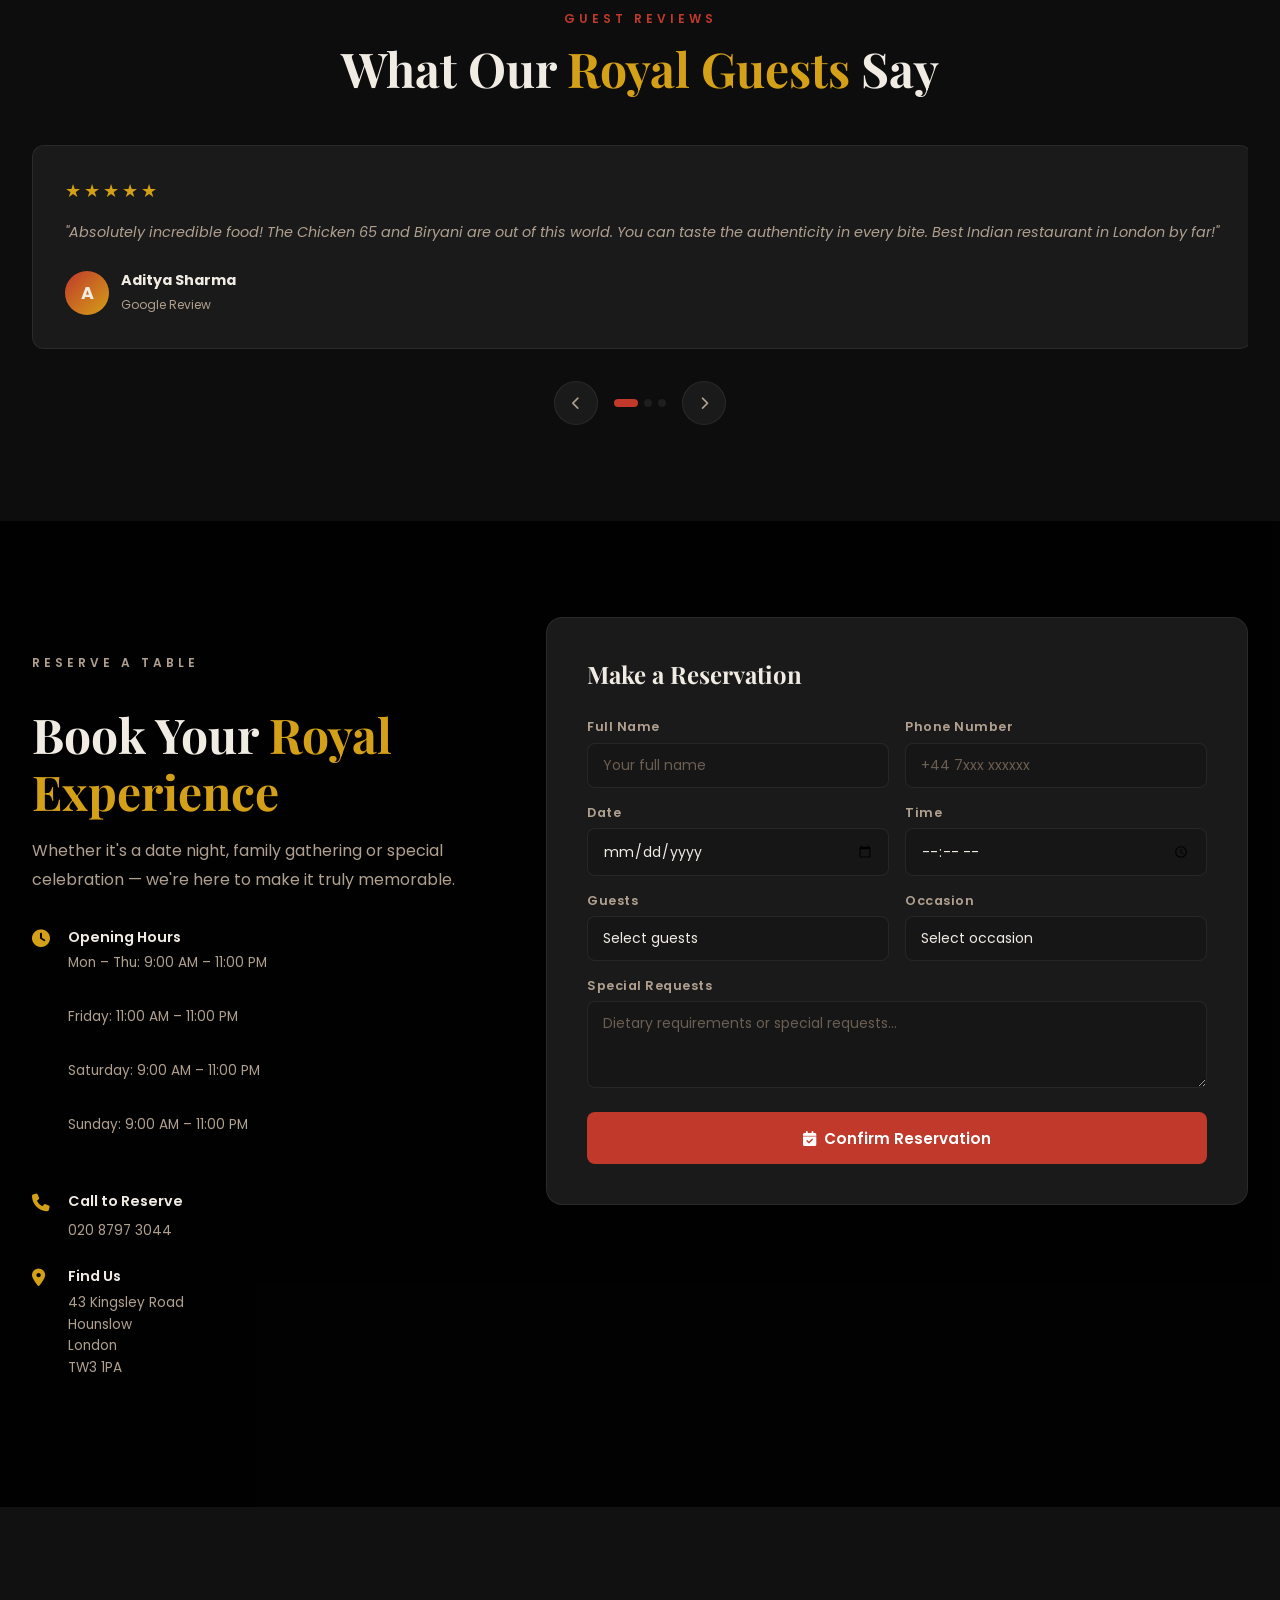
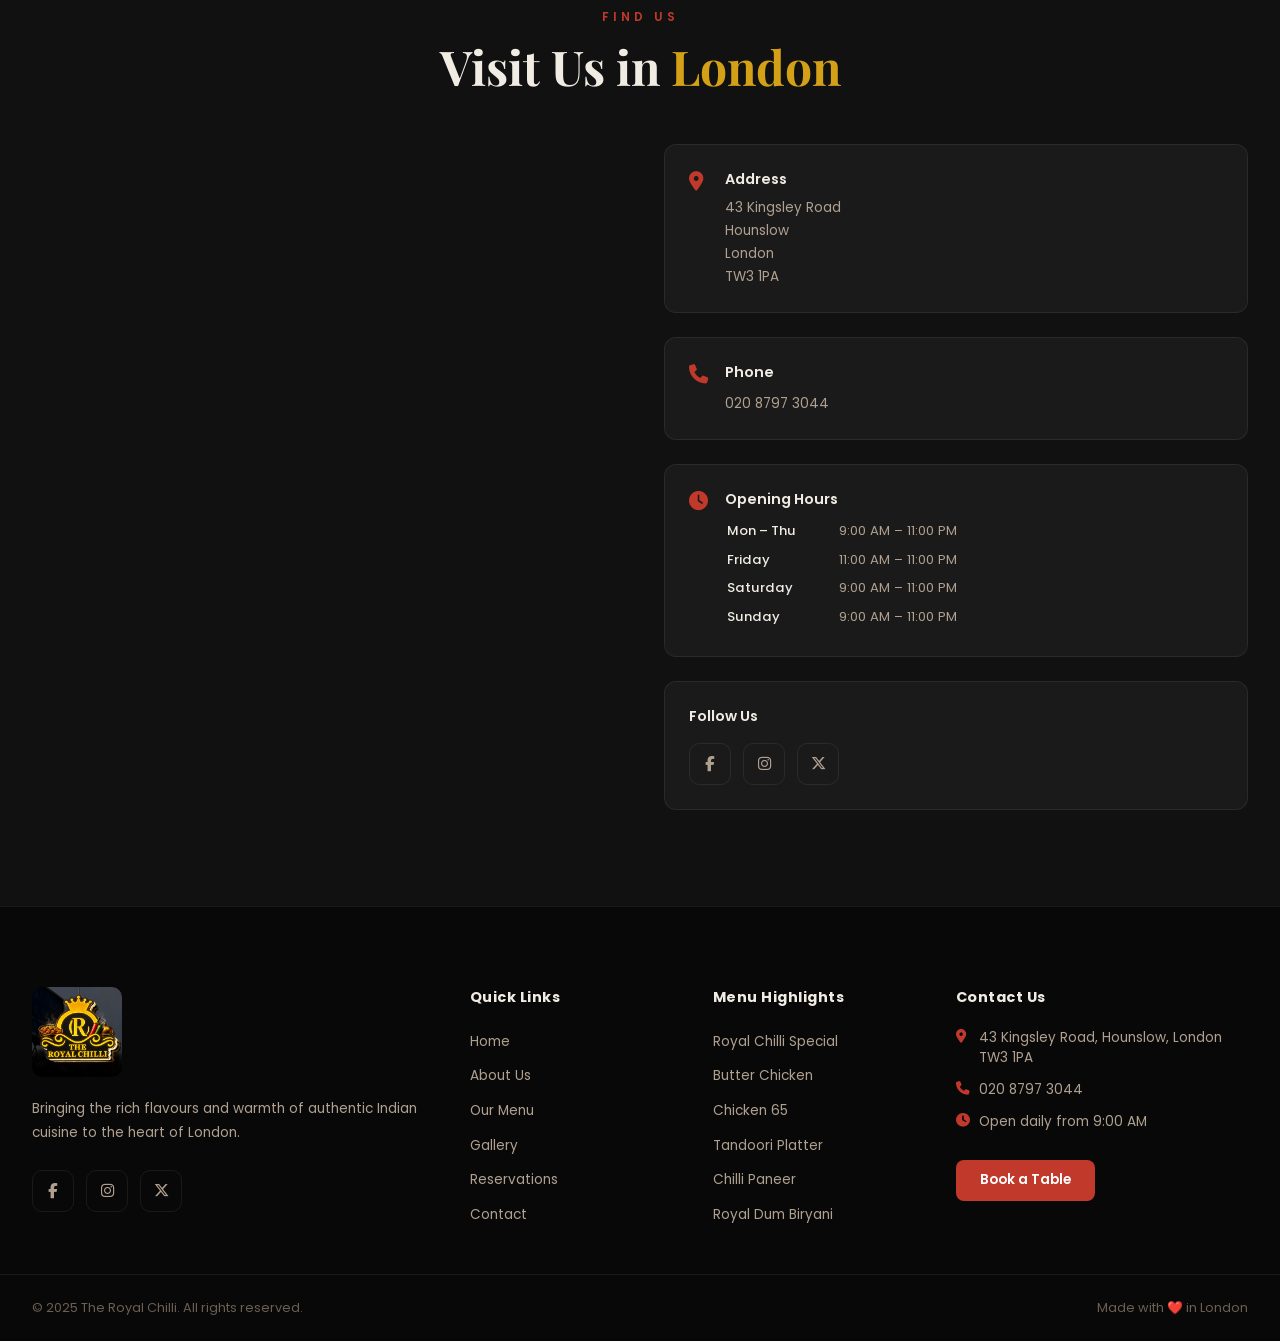
==== commit ce2b30f2: "Restore Book a Table button in header Adds back the red Book a Table CTA next to the phone number in" ====
--- a/index.html
+++ b/index.html
@@ -121,6 +121,7 @@
             </ul>
             <div class="nav-cta">
                 <a href="tel:02087973044" class="nav-phone" data-rc-phone><i class="fas fa-phone"></i> 020 8797 3044</a>
+                <a href="#reservation" class="btn-nav-book">Book a Table</a>
             </div>
             <button class="hamburger" id="hamburger" aria-label="Menu">
                 <span></span><span></span><span></span>
@@ -136,6 +137,7 @@
             <li><a href="#reservation" class="mob-link">Dine-In</a></li>
             <li><a href="#menu" class="mob-link">Menu</a></li>
             <li><a href="#about" class="mob-link">About</a></li>
+            <li><a href="#reservation" class="mob-link mob-book">Book a Table</a></li>
         </ul>
     </div>
 
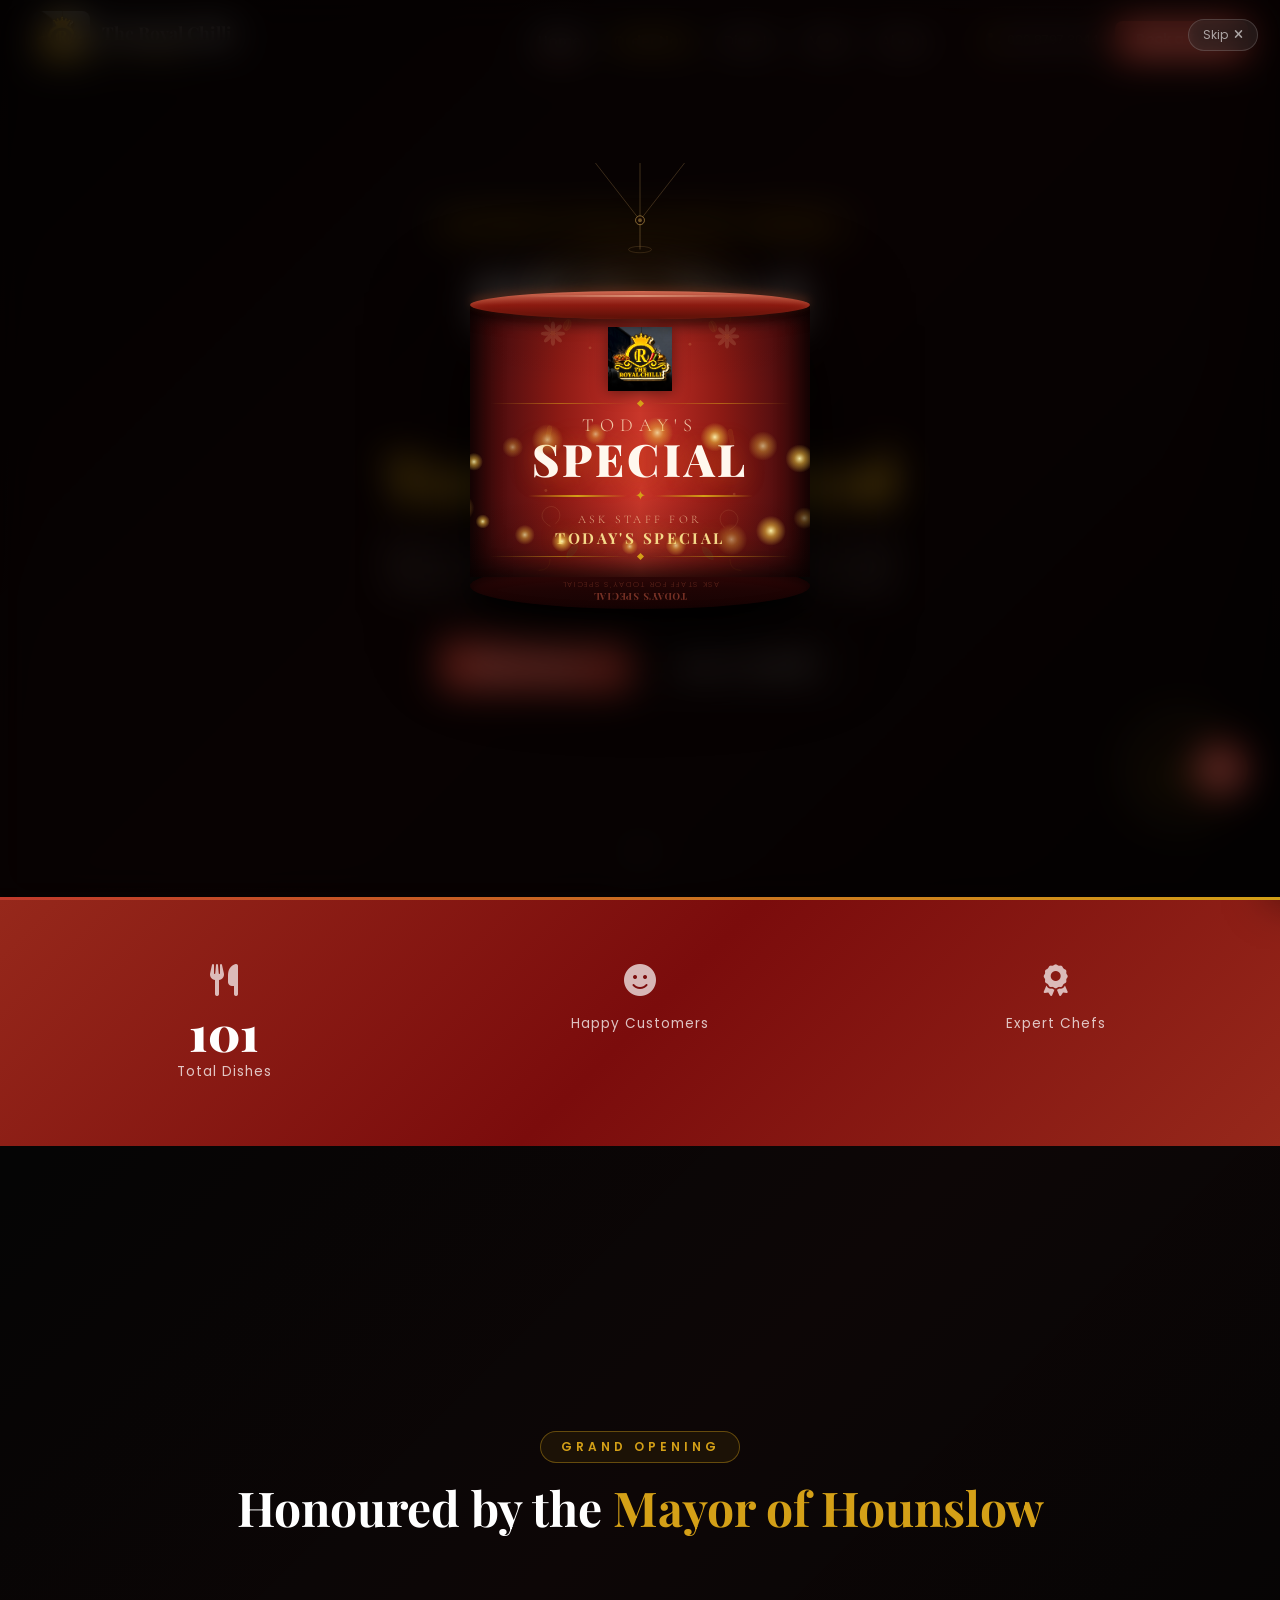
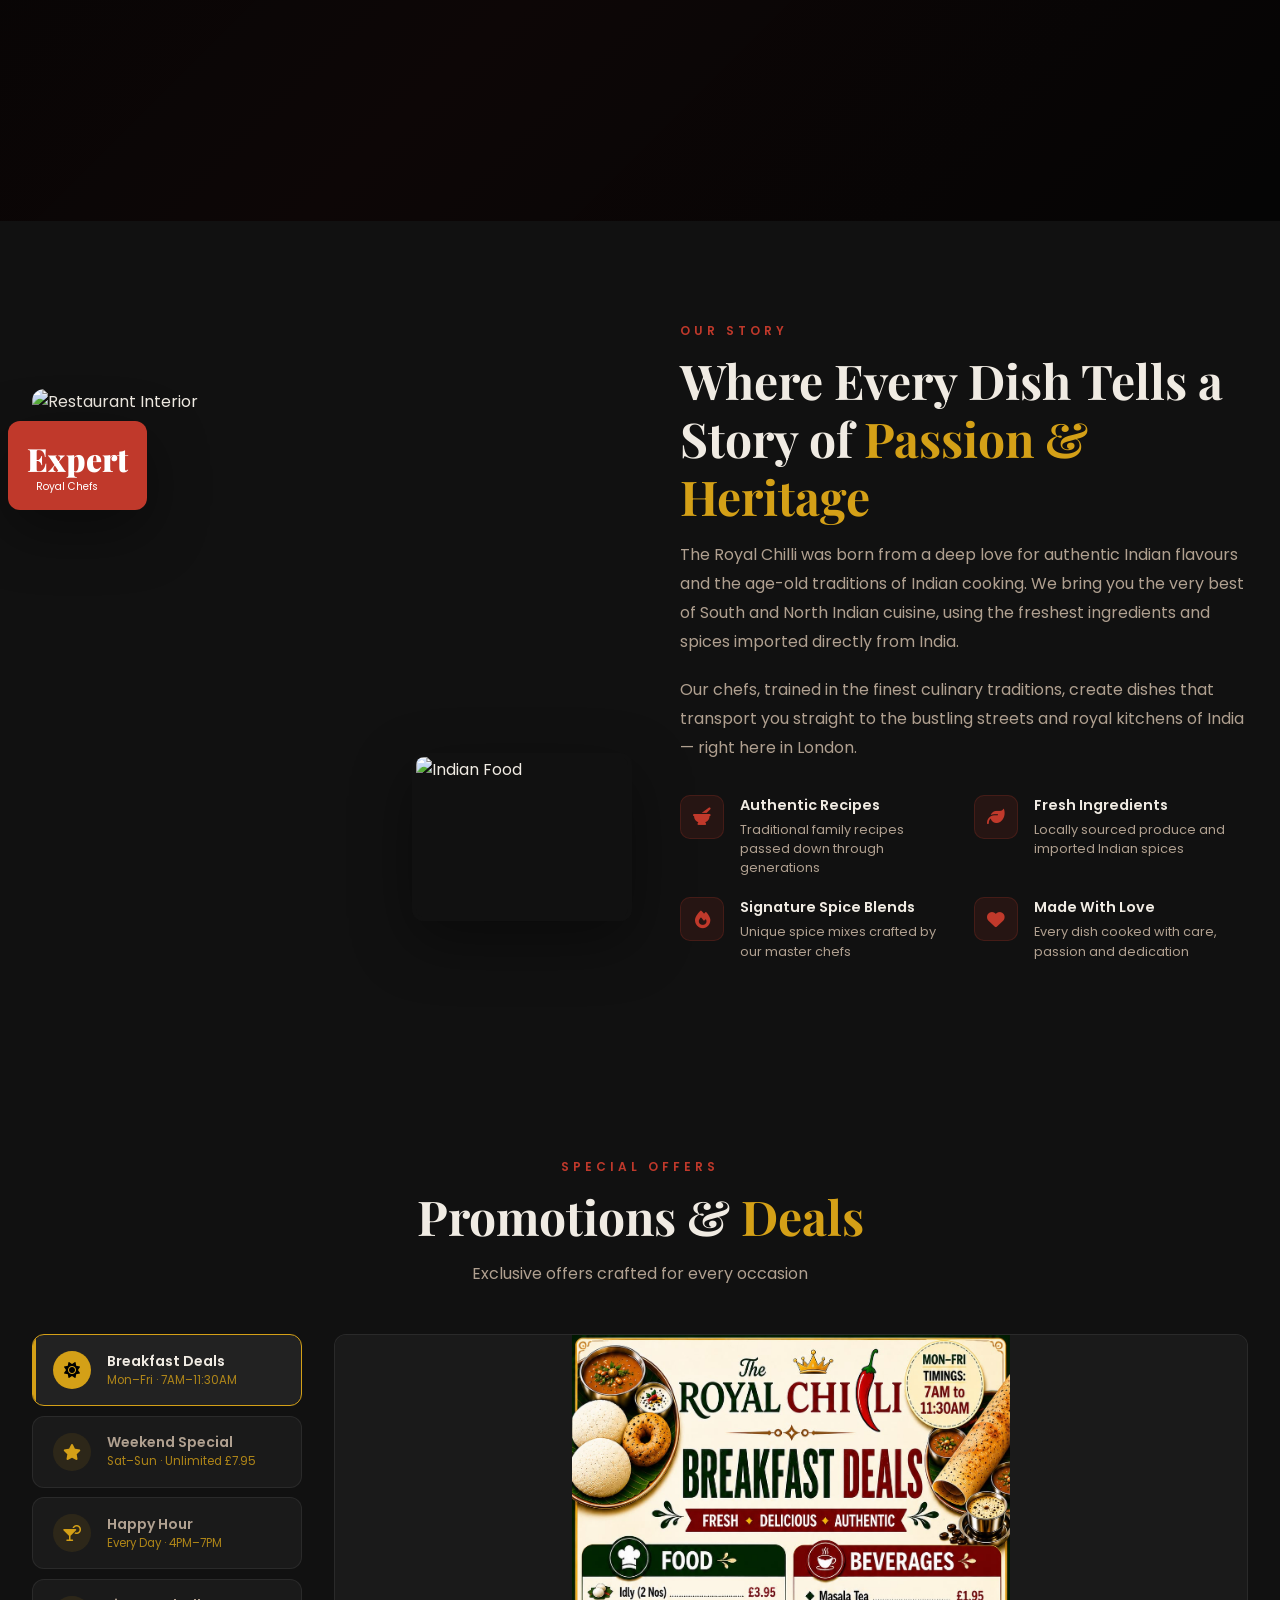
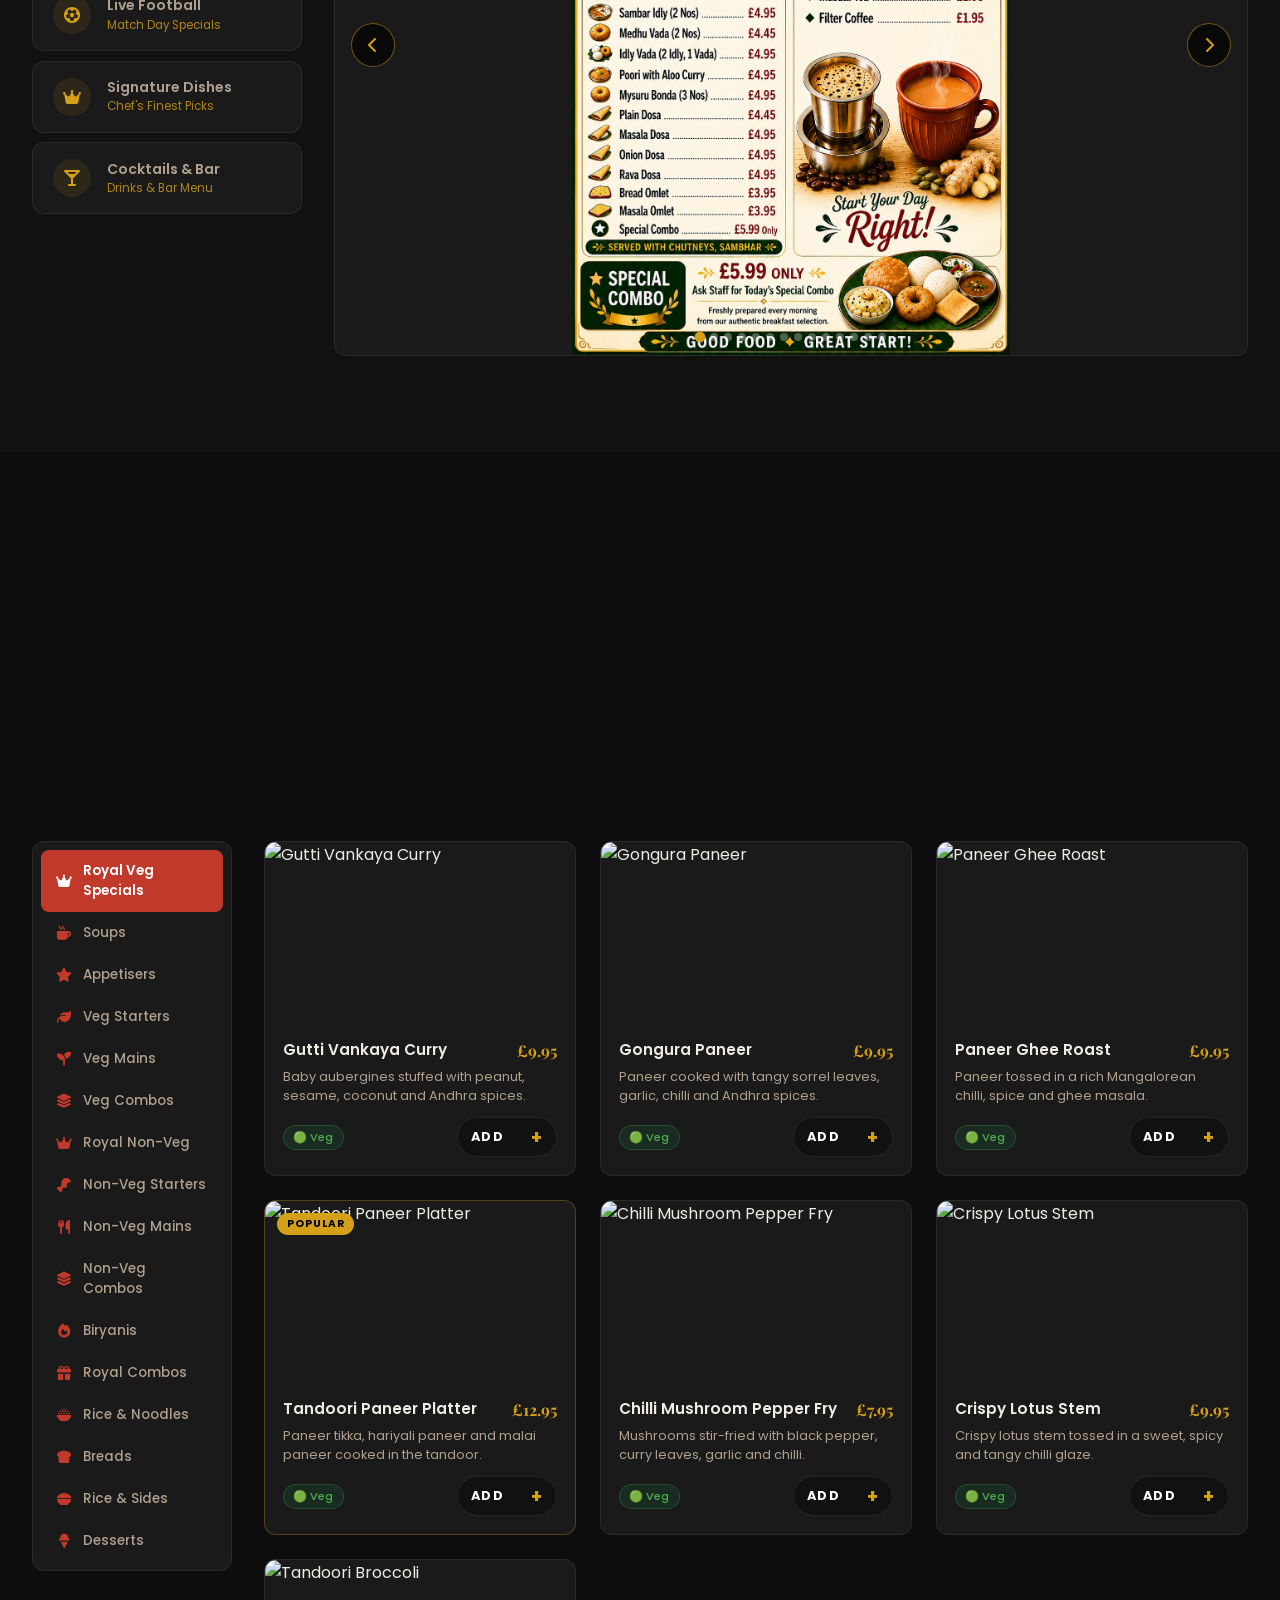
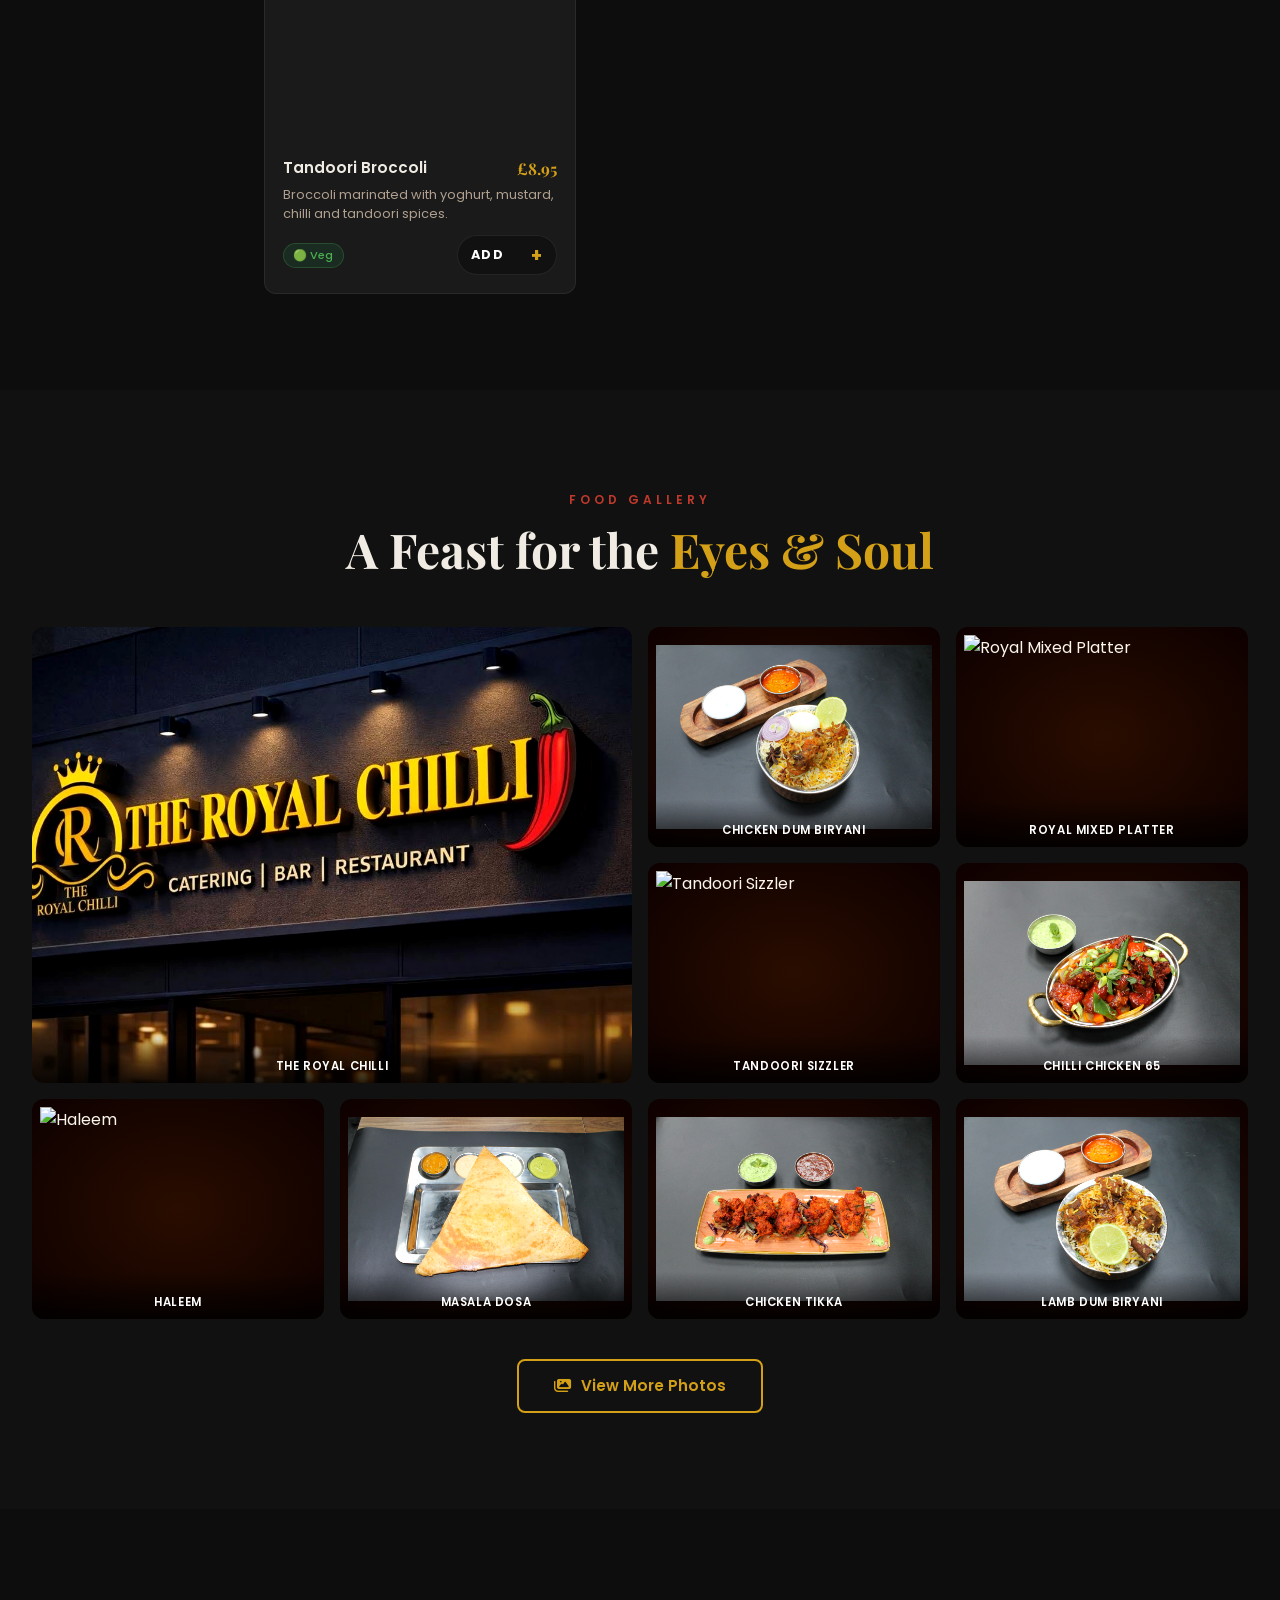
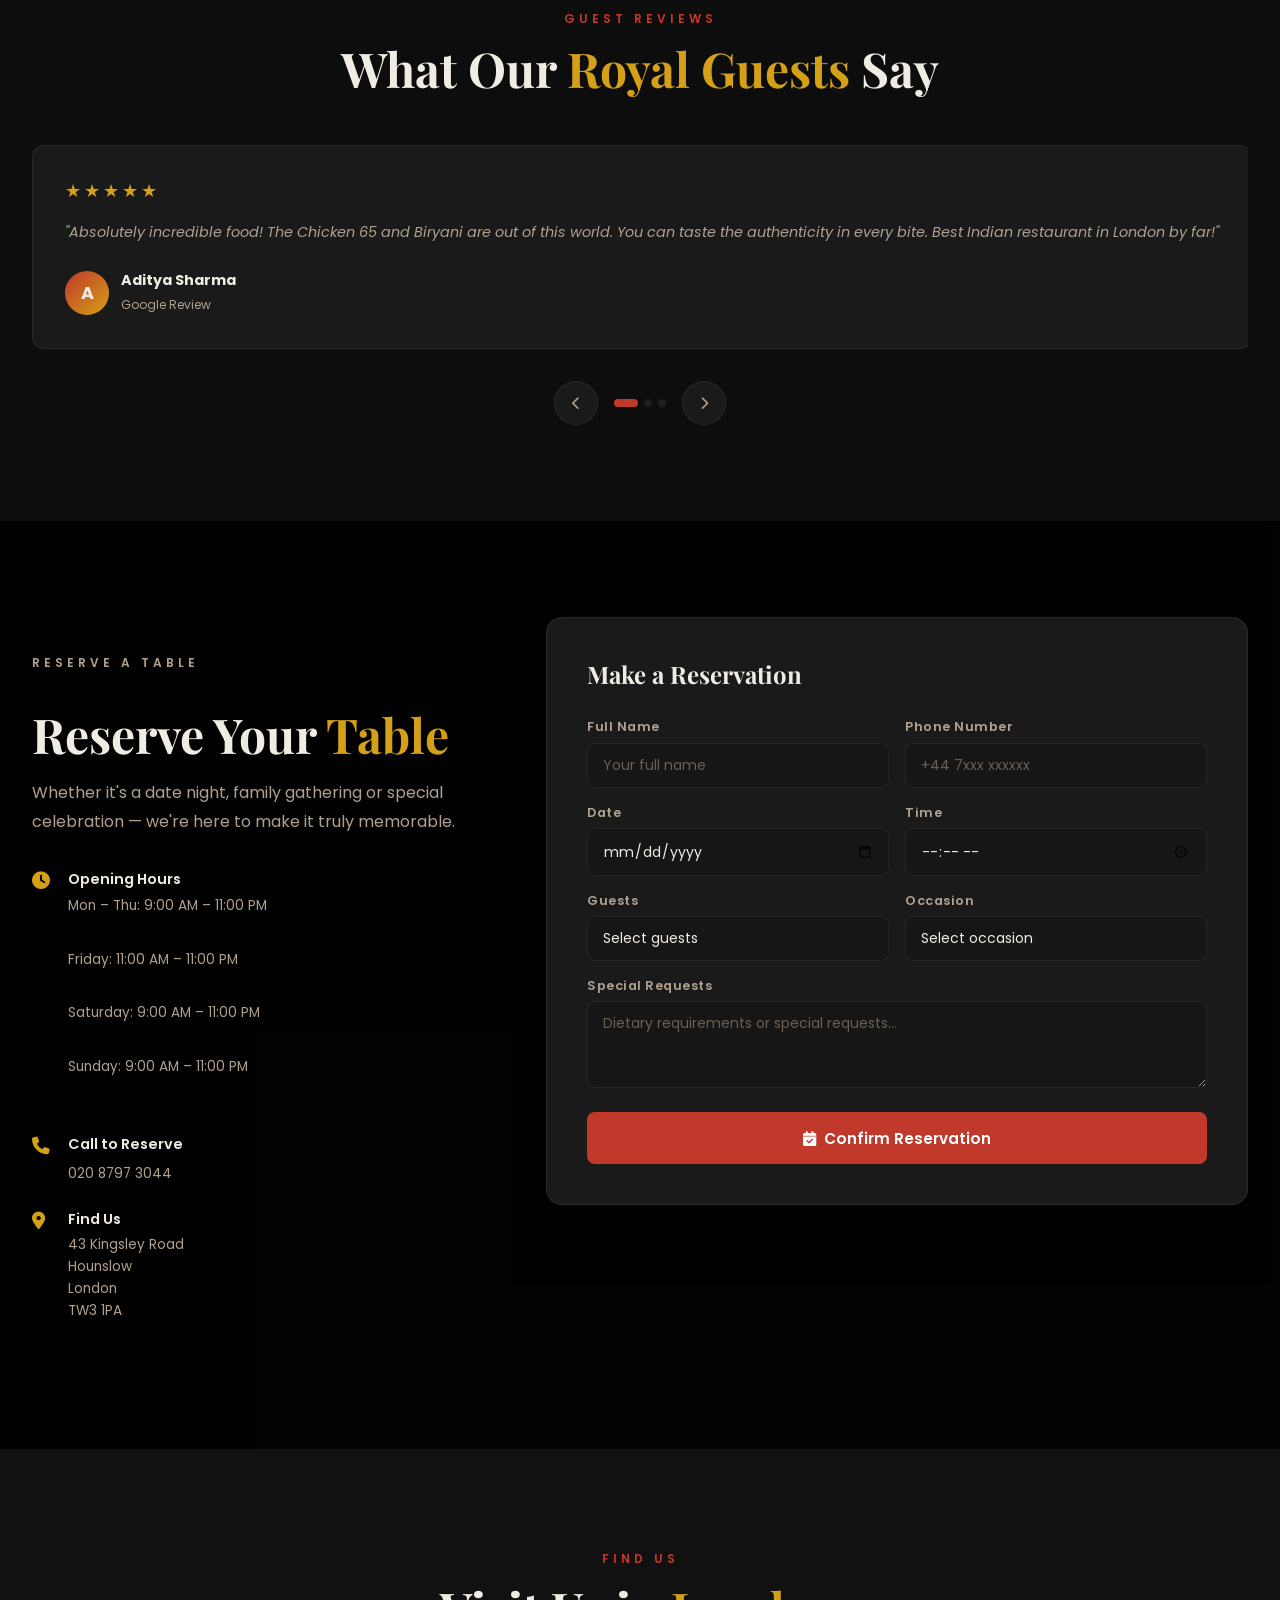
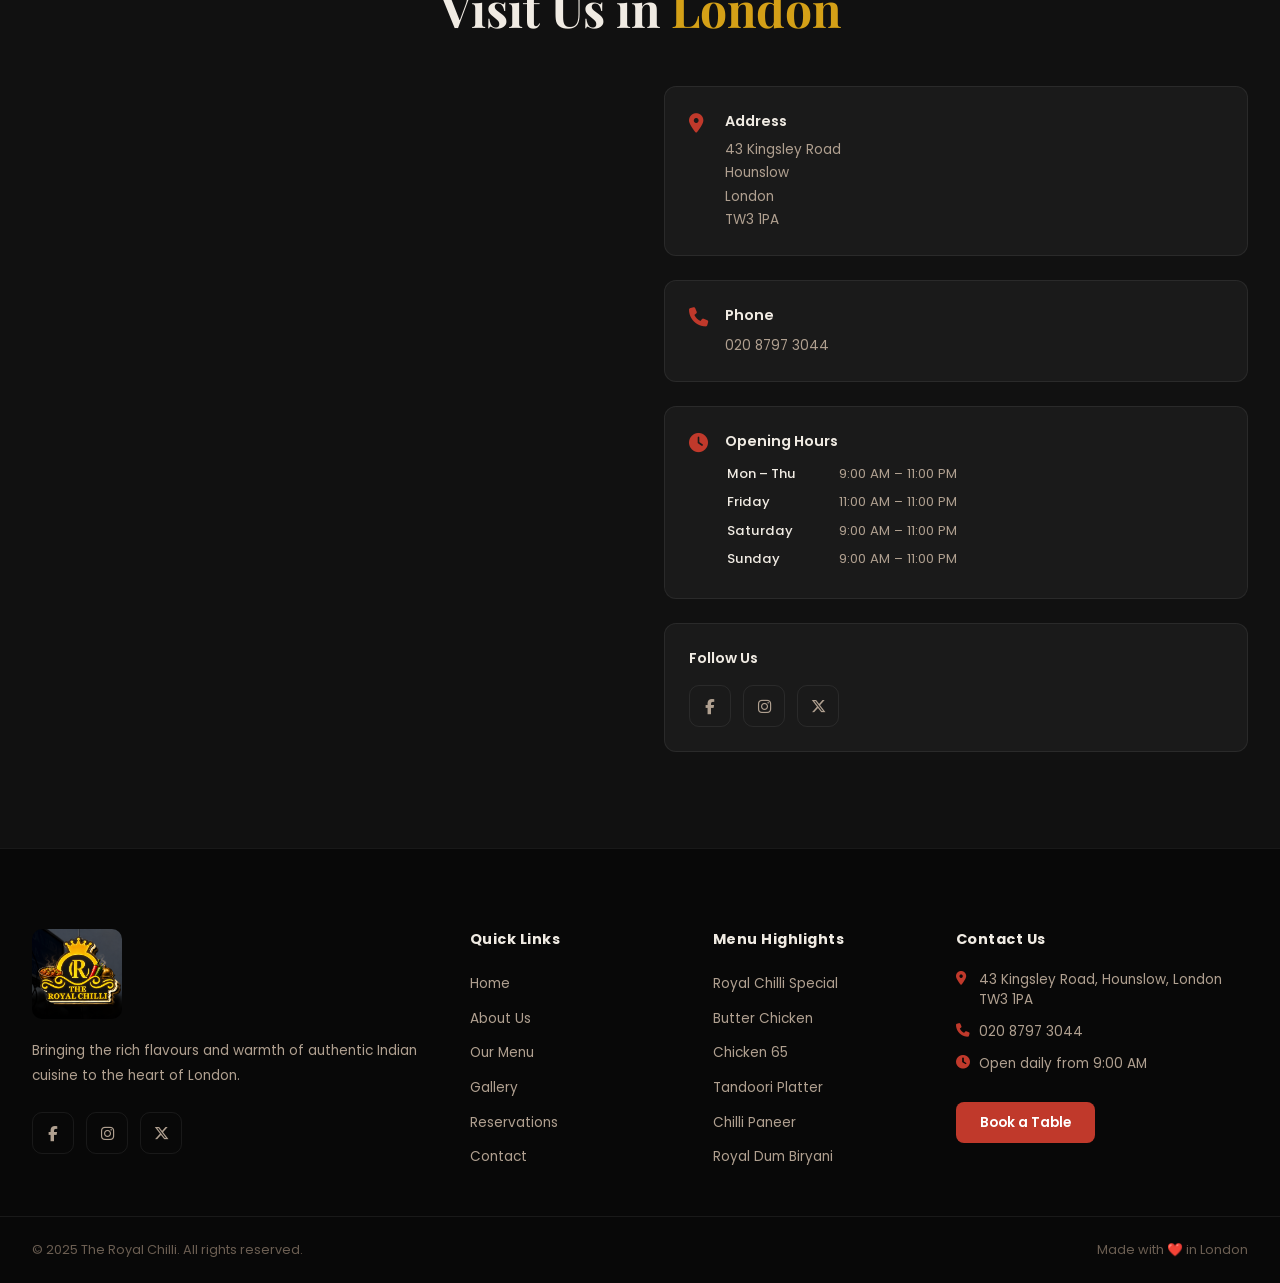
==== commit 48dbc54c: "Update stats, founding year, and reservation heading - Est. year 2020 -> 2026 - Signature Dishes sta" ====
--- a/index.html
+++ b/index.html
@@ -164,7 +164,7 @@
         <div class="hero-badge">
             <div class="badge-ring">
                 <span class="badge-est">Est.</span>
-                <span class="badge-yr">2020</span>
+                <span class="badge-yr">2026</span>
                 <span class="badge-loc">London</span>
             </div>
         </div>
@@ -176,23 +176,16 @@
             <div class="stats-grid">
                 <div class="stat-item" data-stat="0">
                     <i class="fas fa-utensils stat-icon"></i>
-                    <div class="stat-num" id="statNum0" data-count="150">0</div>
-                    <div class="stat-label" id="statLabel0">Signature Dishes</div>
+                    <div class="stat-num" id="statNum0" data-count="110">0</div>
+                    <div class="stat-label" id="statLabel0">Total Dishes</div>
                 </div>
                 <div class="stat-item" data-stat="1">
                     <i class="fas fa-smile stat-icon"></i>
-                    <div class="stat-num" id="statNum1" data-count="10000">0</div>
                     <div class="stat-label" id="statLabel1">Happy Customers</div>
                 </div>
                 <div class="stat-item" data-stat="2">
-                    <i class="fas fa-star stat-icon"></i>
-                    <div class="stat-num" id="statNum2" data-count="5">0</div>
-                    <div class="stat-label" id="statLabel2">Years of Excellence</div>
-                </div>
-                <div class="stat-item" data-stat="3">
                     <i class="fas fa-award stat-icon"></i>
-                    <div class="stat-num" id="statNum3" data-count="12">0</div>
-                    <div class="stat-label" id="statLabel3">Expert Chefs</div>
+                    <div class="stat-label" id="statLabel2">Expert Chefs</div>
                 </div>
             </div>
         </div>
@@ -220,8 +213,8 @@
                         <img src="https://images.unsplash.com/photo-1585937421612-70a008356fbe?w=400&q=80" alt="Indian Food" loading="lazy">
                     </div>
                     <div class="about-exp">
-                        <span class="exp-n">5+</span>
-                        <span class="exp-t">Years of Royal Experience</span>
+                        <span class="exp-n">Expert</span>
+                        <span class="exp-t">Royal Chefs</span>
                     </div>
                 </div>
                 <div class="about-content reveal delay-2">
@@ -500,7 +493,7 @@
             <div class="res-grid">
                 <div class="res-info reveal">
                     <p class="section-tag" id="resTag">Reserve a Table</p>
-                    <h2 class="section-title"><span id="resTitle">Book Your</span> <span class="text-gold" id="resTitleGold">Royal Experience</span></h2>
+                    <h2 class="section-title"><span id="resTitle">Reserve Your</span> <span class="text-gold" id="resTitleGold">Table</span></h2>
                     <p id="resDesc">Whether it's a date night, family gathering or special celebration — we're here to make it truly memorable.</p>
                     <div class="res-details">
                         <div class="res-item"><i class="fas fa-clock"></i><div><h4>Opening Hours</h4><div id="resHours"><p>Sun–Thu &amp; Sat: 9:00 AM – 11:00 PM</p><p>Fri: 11:00 AM – 11:00 PM</p></div></div></div>
--- a/style.css
+++ b/style.css
@@ -402,7 +402,7 @@
     background: linear-gradient(135deg, var(--red-dark) 0%, #7b0c0c 50%, var(--red-dark) 100%);
     padding: 4rem 0;
 }
-.stats-grid { display: grid; grid-template-columns: repeat(4, 1fr); gap: 2rem; text-align: center; }
+.stats-grid { display: grid; grid-template-columns: repeat(3, 1fr); gap: 2rem; text-align: center; }
 .stat-item { }
 .stat-icon { font-size: 2rem; color: rgba(255,255,255,0.7); margin-bottom: 0.75rem; }
 .stat-num { font-family: 'Playfair Display', serif; font-size: 3rem; font-weight: 900; color: white; line-height: 1; }
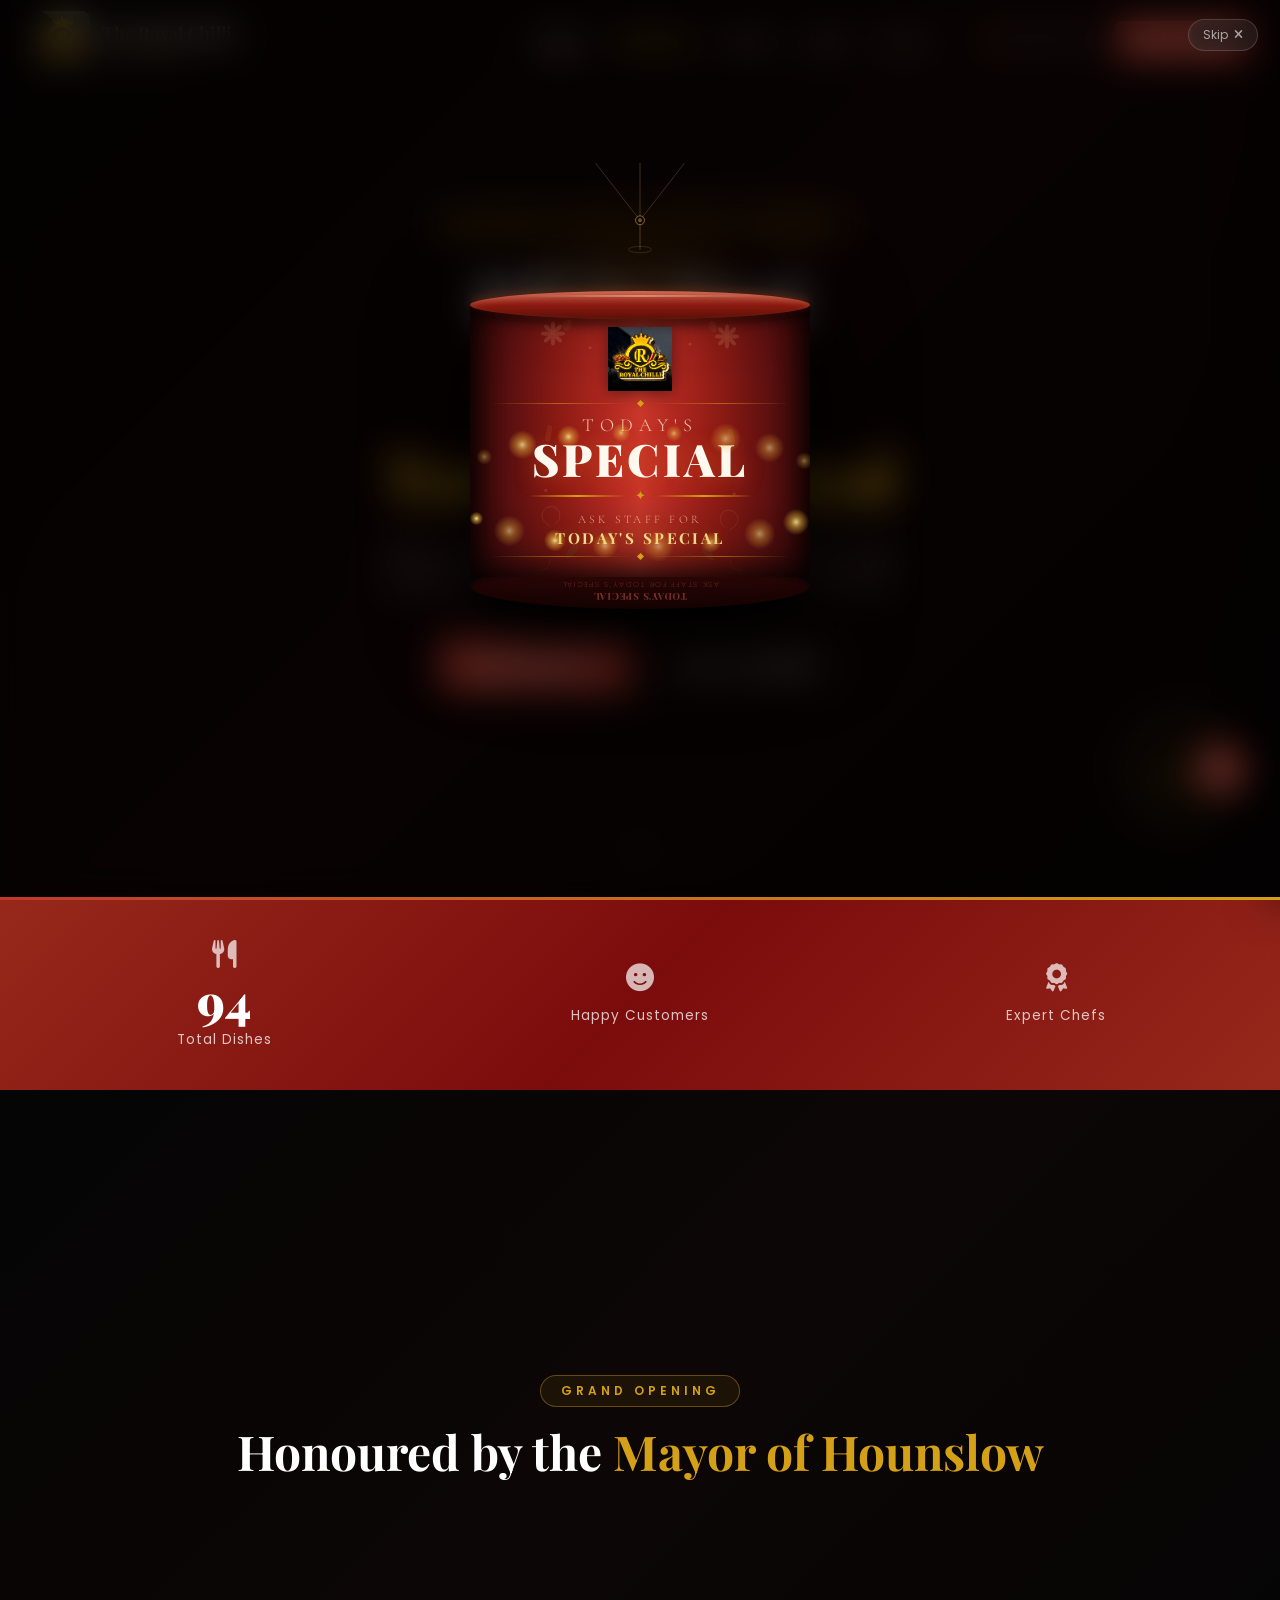
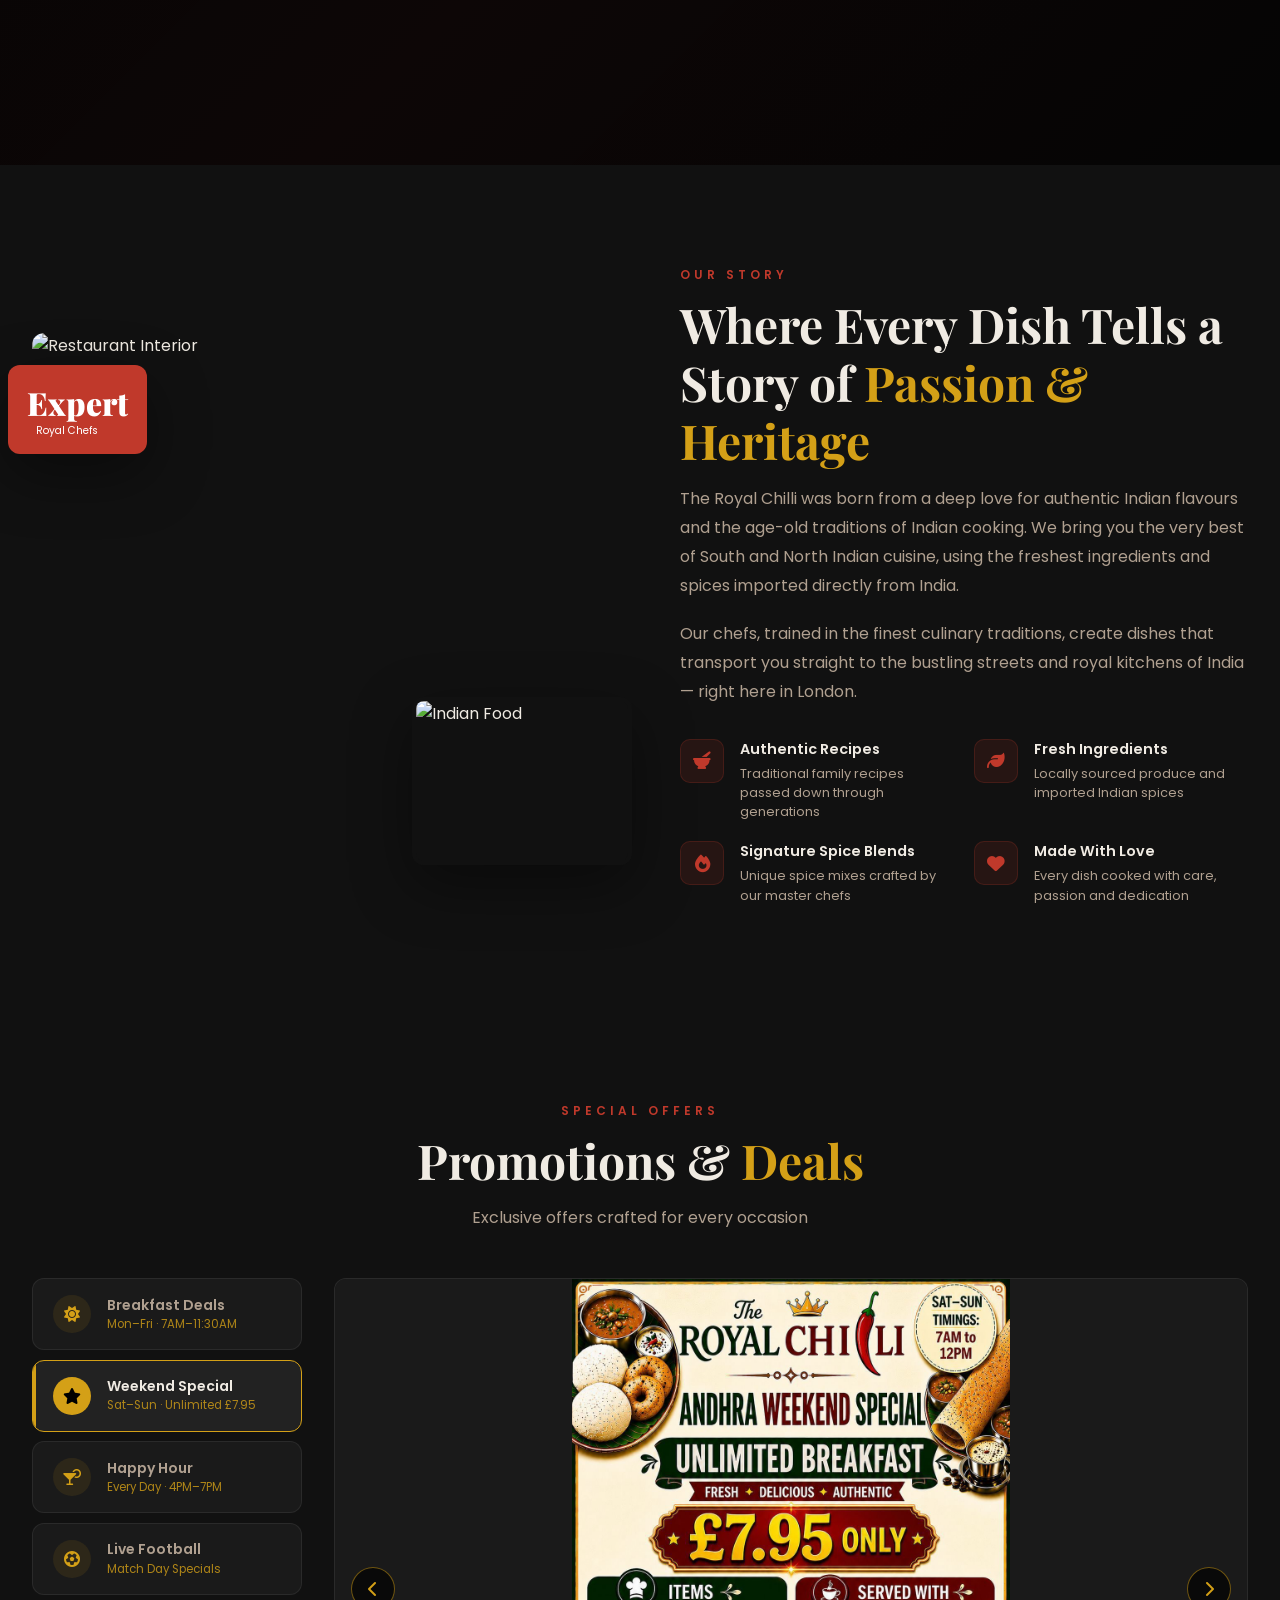
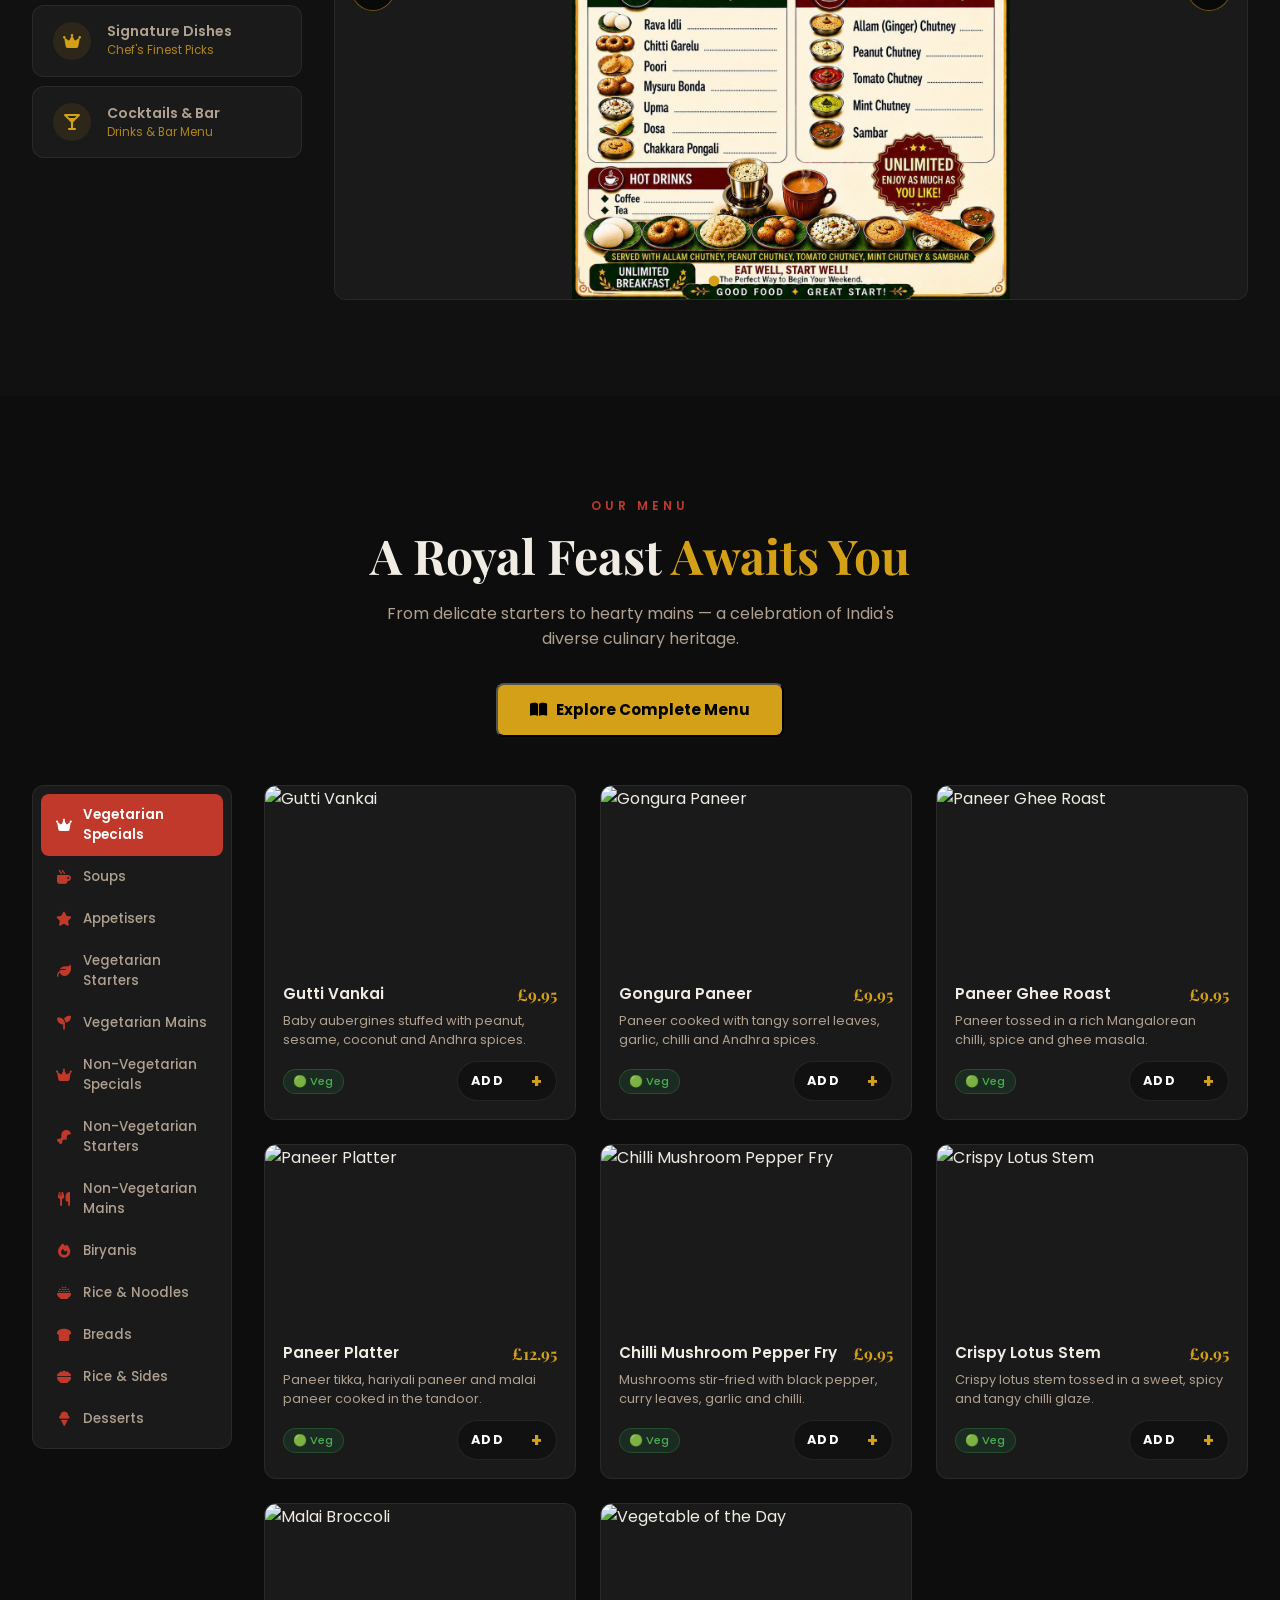
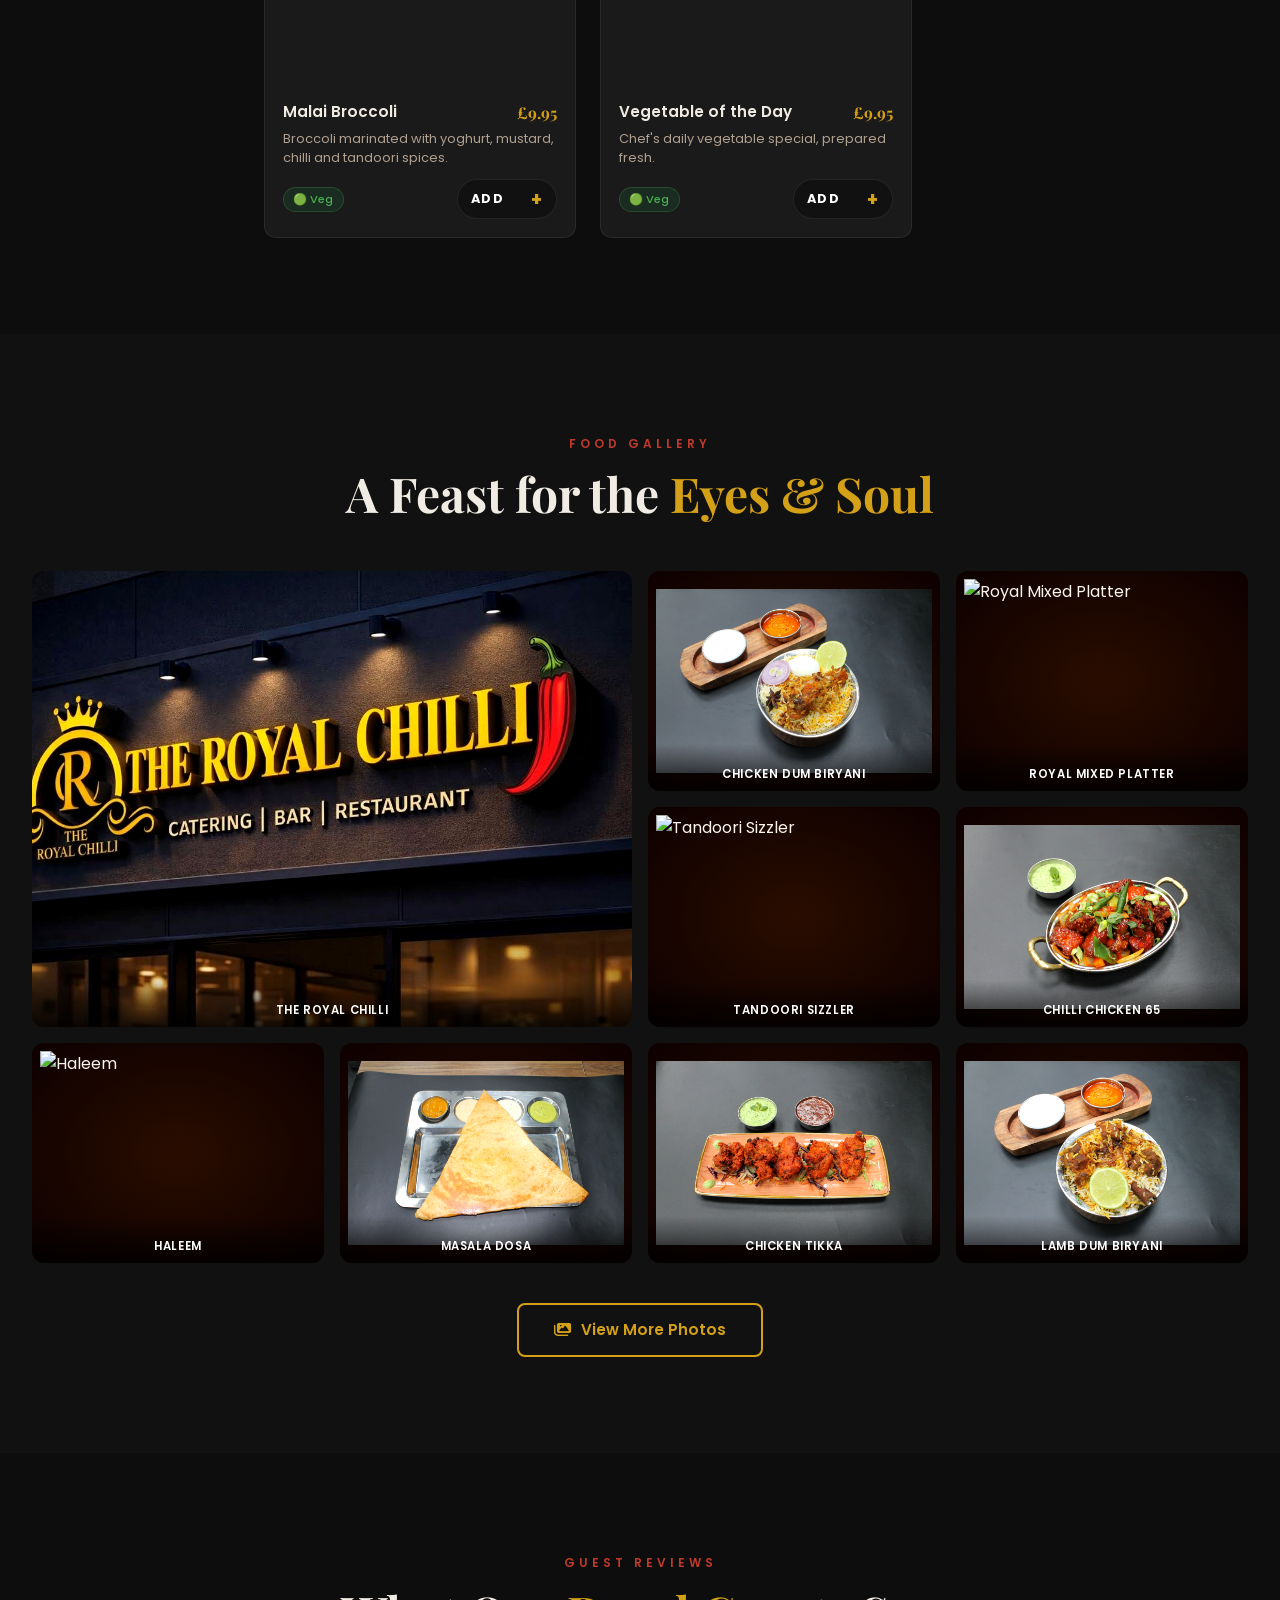
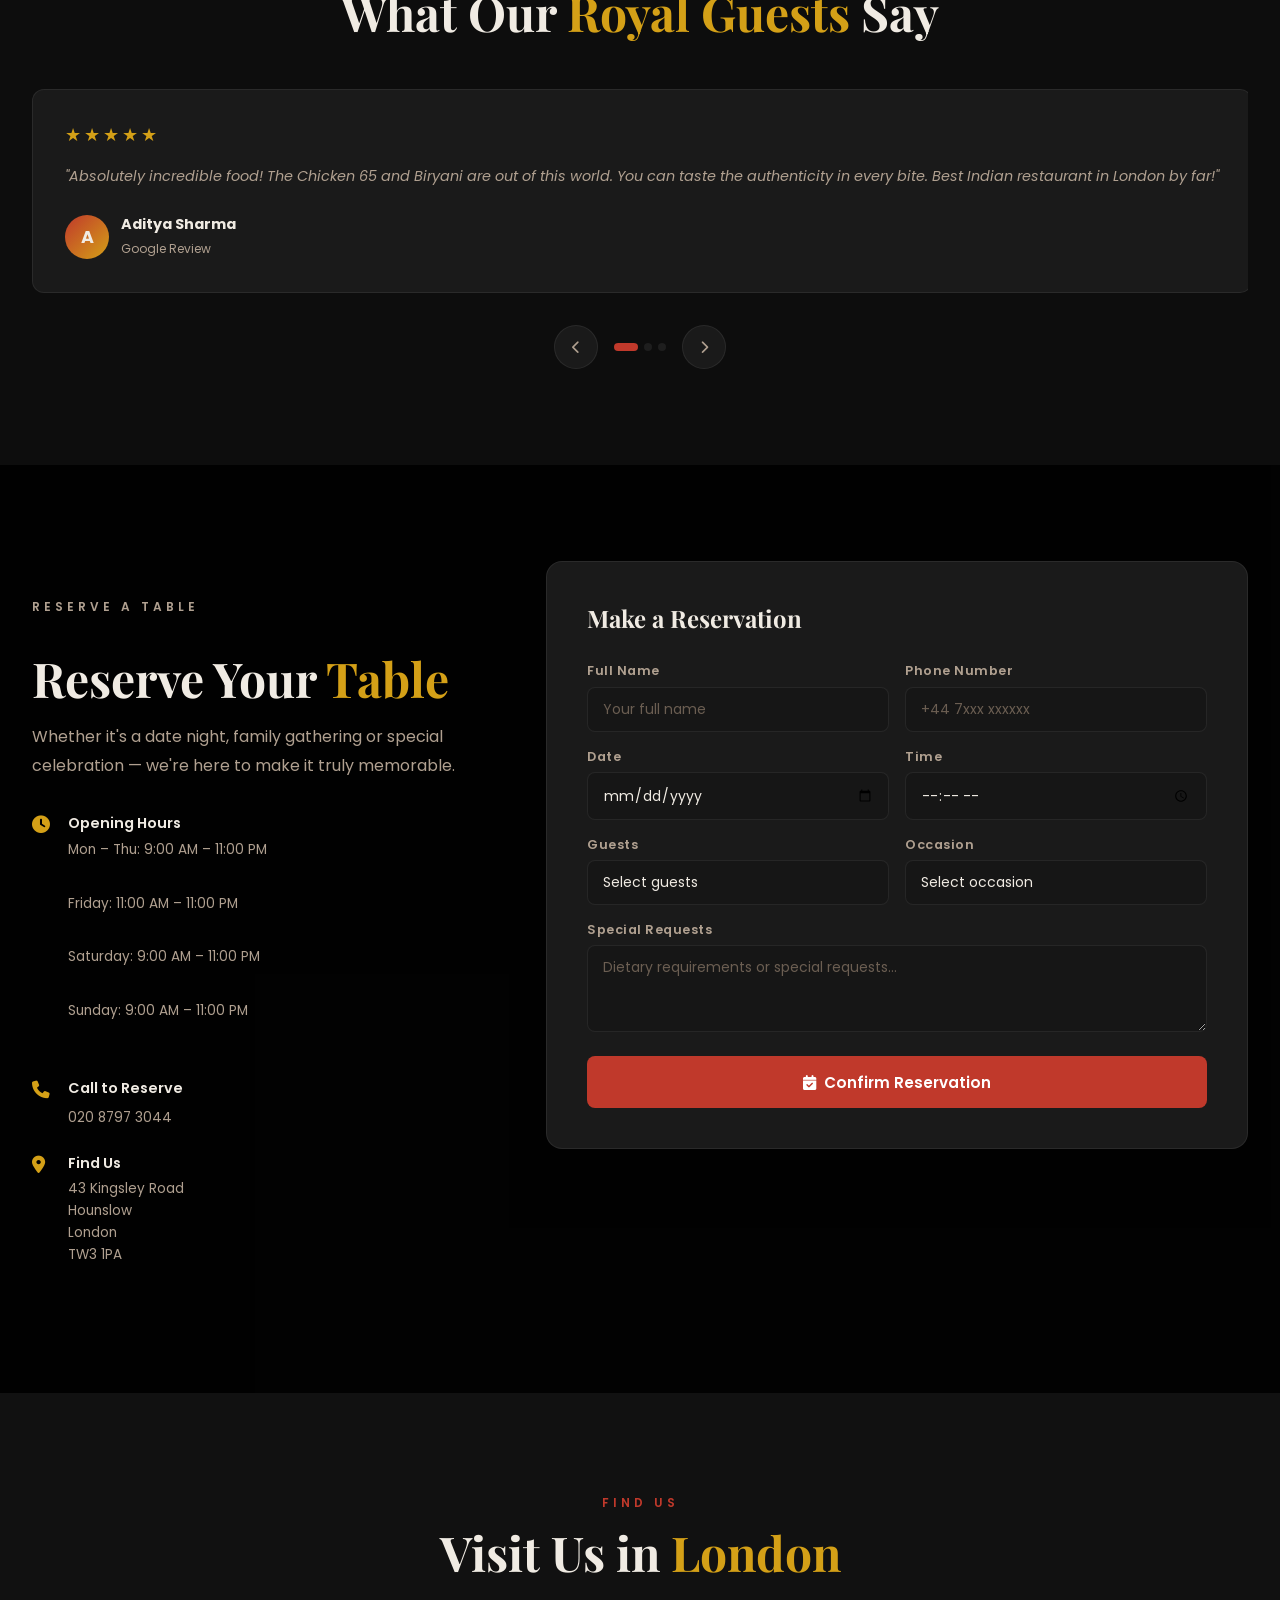
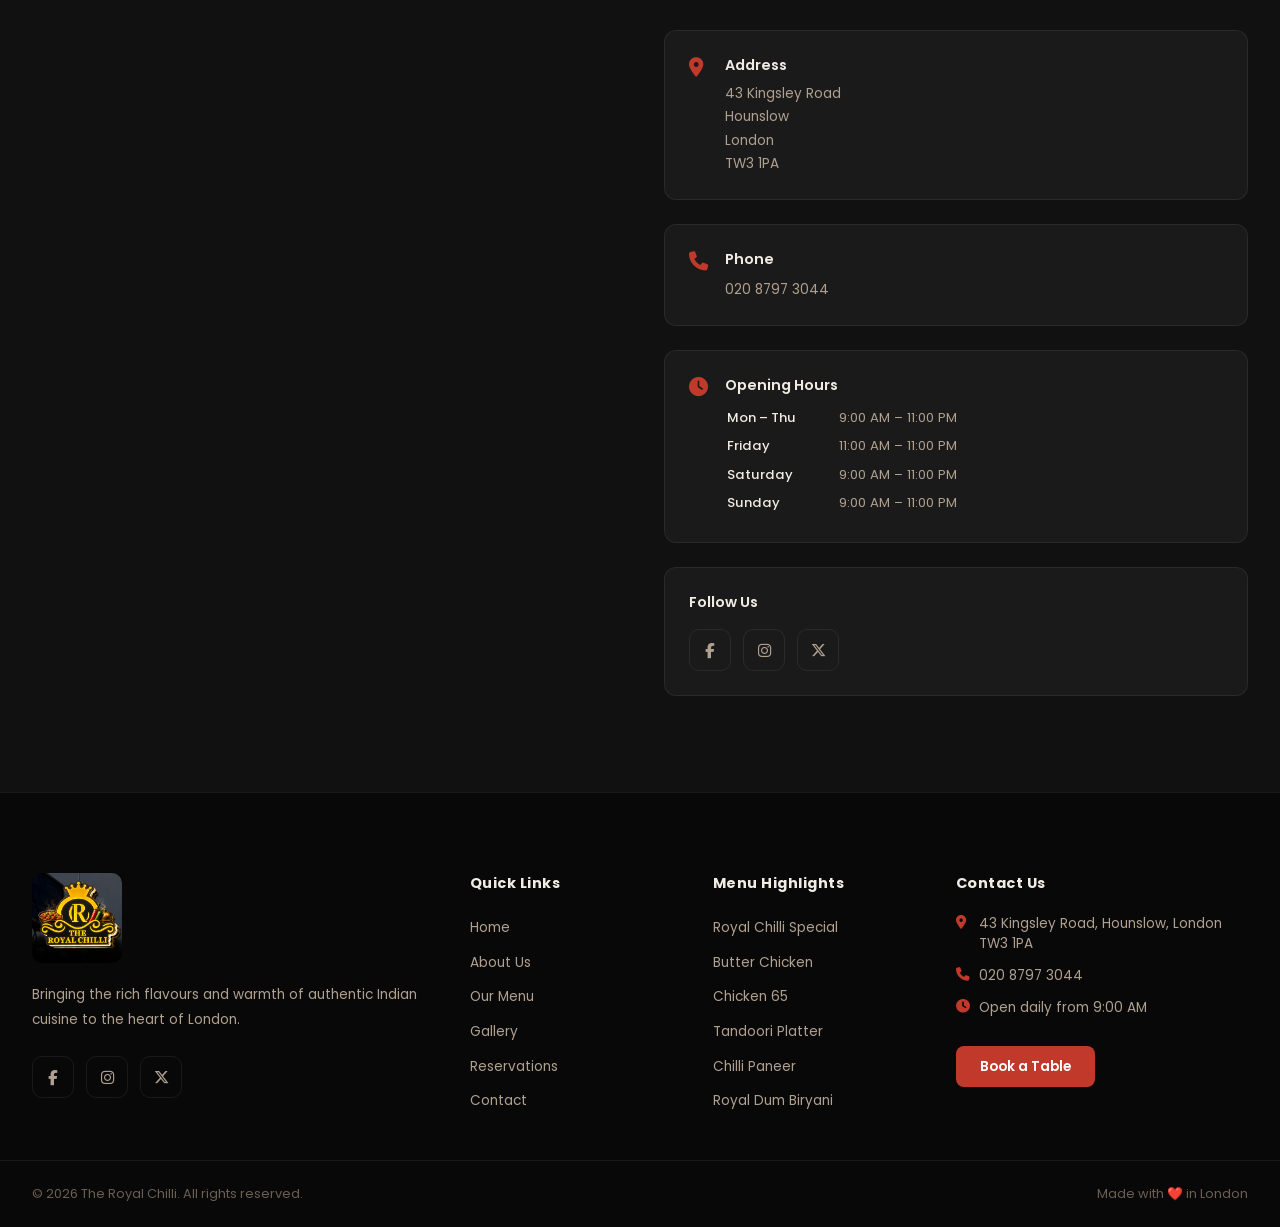
==== commit 7373fbce: "Refresh full menu from new dinner menu photos - Updated Supabase menu_categories/menu_items to match" ====
--- a/index.html
+++ b/index.html
@@ -176,7 +176,7 @@
             <div class="stats-grid">
                 <div class="stat-item" data-stat="0">
                     <i class="fas fa-utensils stat-icon"></i>
-                    <div class="stat-num" id="statNum0" data-count="110">0</div>
+                    <div class="stat-num" id="statNum0" data-count="103">0</div>
                     <div class="stat-label" id="statLabel0">Total Dishes</div>
                 </div>
                 <div class="stat-item" data-stat="1">
@@ -362,18 +362,15 @@
             </div>
             <div class="menu-layout reveal">
                 <aside class="menu-sidebar">
-                    <button class="menu-cat active" data-cat="royalveg"><i class="fas fa-crown"></i><span>Royal Veg Specials</span></button>
+                    <button class="menu-cat active" data-cat="royalveg"><i class="fas fa-crown"></i><span>Vegetarian Specials</span></button>
                     <button class="menu-cat" data-cat="soups"><i class="fas fa-mug-hot"></i><span>Soups</span></button>
                     <button class="menu-cat" data-cat="appetisers"><i class="fas fa-star"></i><span>Appetisers</span></button>
-                    <button class="menu-cat" data-cat="vegstarters"><i class="fas fa-leaf"></i><span>Veg Starters</span></button>
-                    <button class="menu-cat" data-cat="vegmains"><i class="fas fa-seedling"></i><span>Veg Mains</span></button>
-                    <button class="menu-cat" data-cat="vegcombos"><i class="fas fa-layer-group"></i><span>Veg Combos</span></button>
-                    <button class="menu-cat" data-cat="royalnonveg"><i class="fas fa-crown"></i><span>Royal Non-Veg</span></button>
-                    <button class="menu-cat" data-cat="nonvegstarters"><i class="fas fa-drumstick-bite"></i><span>Non-Veg Starters</span></button>
-                    <button class="menu-cat" data-cat="nonvegmains"><i class="fas fa-utensils"></i><span>Non-Veg Mains</span></button>
-                    <button class="menu-cat" data-cat="nonvegcombos"><i class="fas fa-layer-group"></i><span>Non-Veg Combos</span></button>
+                    <button class="menu-cat" data-cat="vegstarters"><i class="fas fa-leaf"></i><span>Vegetarian Starters</span></button>
+                    <button class="menu-cat" data-cat="vegmains"><i class="fas fa-seedling"></i><span>Vegetarian Mains</span></button>
+                    <button class="menu-cat" data-cat="royalnonveg"><i class="fas fa-crown"></i><span>Non-Vegetarian Specials</span></button>
+                    <button class="menu-cat" data-cat="nonvegstarters"><i class="fas fa-drumstick-bite"></i><span>Non-Vegetarian Starters</span></button>
+                    <button class="menu-cat" data-cat="nonvegmains"><i class="fas fa-utensils"></i><span>Non-Vegetarian Mains</span></button>
                     <button class="menu-cat" data-cat="biryanis"><i class="fas fa-fire"></i><span>Biryanis</span></button>
-                    <button class="menu-cat" data-cat="royalcombos"><i class="fas fa-gift"></i><span>Royal Combos</span></button>
                     <button class="menu-cat" data-cat="ricenoodles"><i class="fas fa-bowl-rice"></i><span>Rice &amp; Noodles</span></button>
                     <button class="menu-cat" data-cat="breads"><i class="fas fa-bread-slice"></i><span>Breads</span></button>
                     <button class="menu-cat" data-cat="ricesides"><i class="fas fa-bowl-food"></i><span>Rice &amp; Sides</span></button>
@@ -386,13 +383,10 @@
                 <div class="tab-panel" id="panel-appetisers"><div class="menu-grid"></div></div>
                 <div class="tab-panel" id="panel-vegstarters"><div class="menu-grid"></div></div>
                 <div class="tab-panel" id="panel-vegmains"><div class="menu-grid"></div></div>
-                <div class="tab-panel" id="panel-vegcombos"><div class="menu-grid"></div></div>
                 <div class="tab-panel" id="panel-royalnonveg"><div class="menu-grid"></div></div>
                 <div class="tab-panel" id="panel-nonvegstarters"><div class="menu-grid"></div></div>
                 <div class="tab-panel" id="panel-nonvegmains"><div class="menu-grid"></div></div>
-                <div class="tab-panel" id="panel-nonvegcombos"><div class="menu-grid"></div></div>
                 <div class="tab-panel" id="panel-biryanis"><div class="menu-grid"></div></div>
-                <div class="tab-panel" id="panel-royalcombos"><div class="menu-grid"></div></div>
                 <div class="tab-panel" id="panel-ricenoodles"><div class="menu-grid"></div></div>
                 <div class="tab-panel" id="panel-breads"><div class="menu-grid"></div></div>
                 <div class="tab-panel" id="panel-ricesides"><div class="menu-grid"></div></div>
--- a/style.css
+++ b/style.css
@@ -400,11 +400,11 @@
 /* ===== STATS ===== */
 .stats {
     background: linear-gradient(135deg, var(--red-dark) 0%, #7b0c0c 50%, var(--red-dark) 100%);
-    padding: 4rem 0;
+    padding: 2.5rem 0;
 }
 .stats-grid { display: grid; grid-template-columns: repeat(3, 1fr); gap: 2rem; text-align: center; }
-.stat-item { }
-.stat-icon { font-size: 2rem; color: rgba(255,255,255,0.7); margin-bottom: 0.75rem; }
+.stat-item { display: flex; flex-direction: column; align-items: center; justify-content: center; }
+.stat-icon { font-size: 1.75rem; color: rgba(255,255,255,0.7); margin-bottom: 0.5rem; }
 .stat-num { font-family: 'Playfair Display', serif; font-size: 3rem; font-weight: 900; color: white; line-height: 1; }
 .stat-label { font-size: 0.85rem; color: rgba(255,255,255,0.75); margin-top: 0.4rem; letter-spacing: 1px; }
 
@@ -1128,7 +1128,7 @@
     .hero-actions { flex-direction: column; align-items: center; gap: 0.75rem; }
 
     /* Stats */
-    .stats { padding: 3rem 0; }
+    .stats { padding: 2rem 0; }
     .stats-grid { grid-template-columns: repeat(2, 1fr); gap: 1.5rem; }
     .stat-num { font-size: 2.2rem; }
     .stat-label { font-size: 0.75rem; }
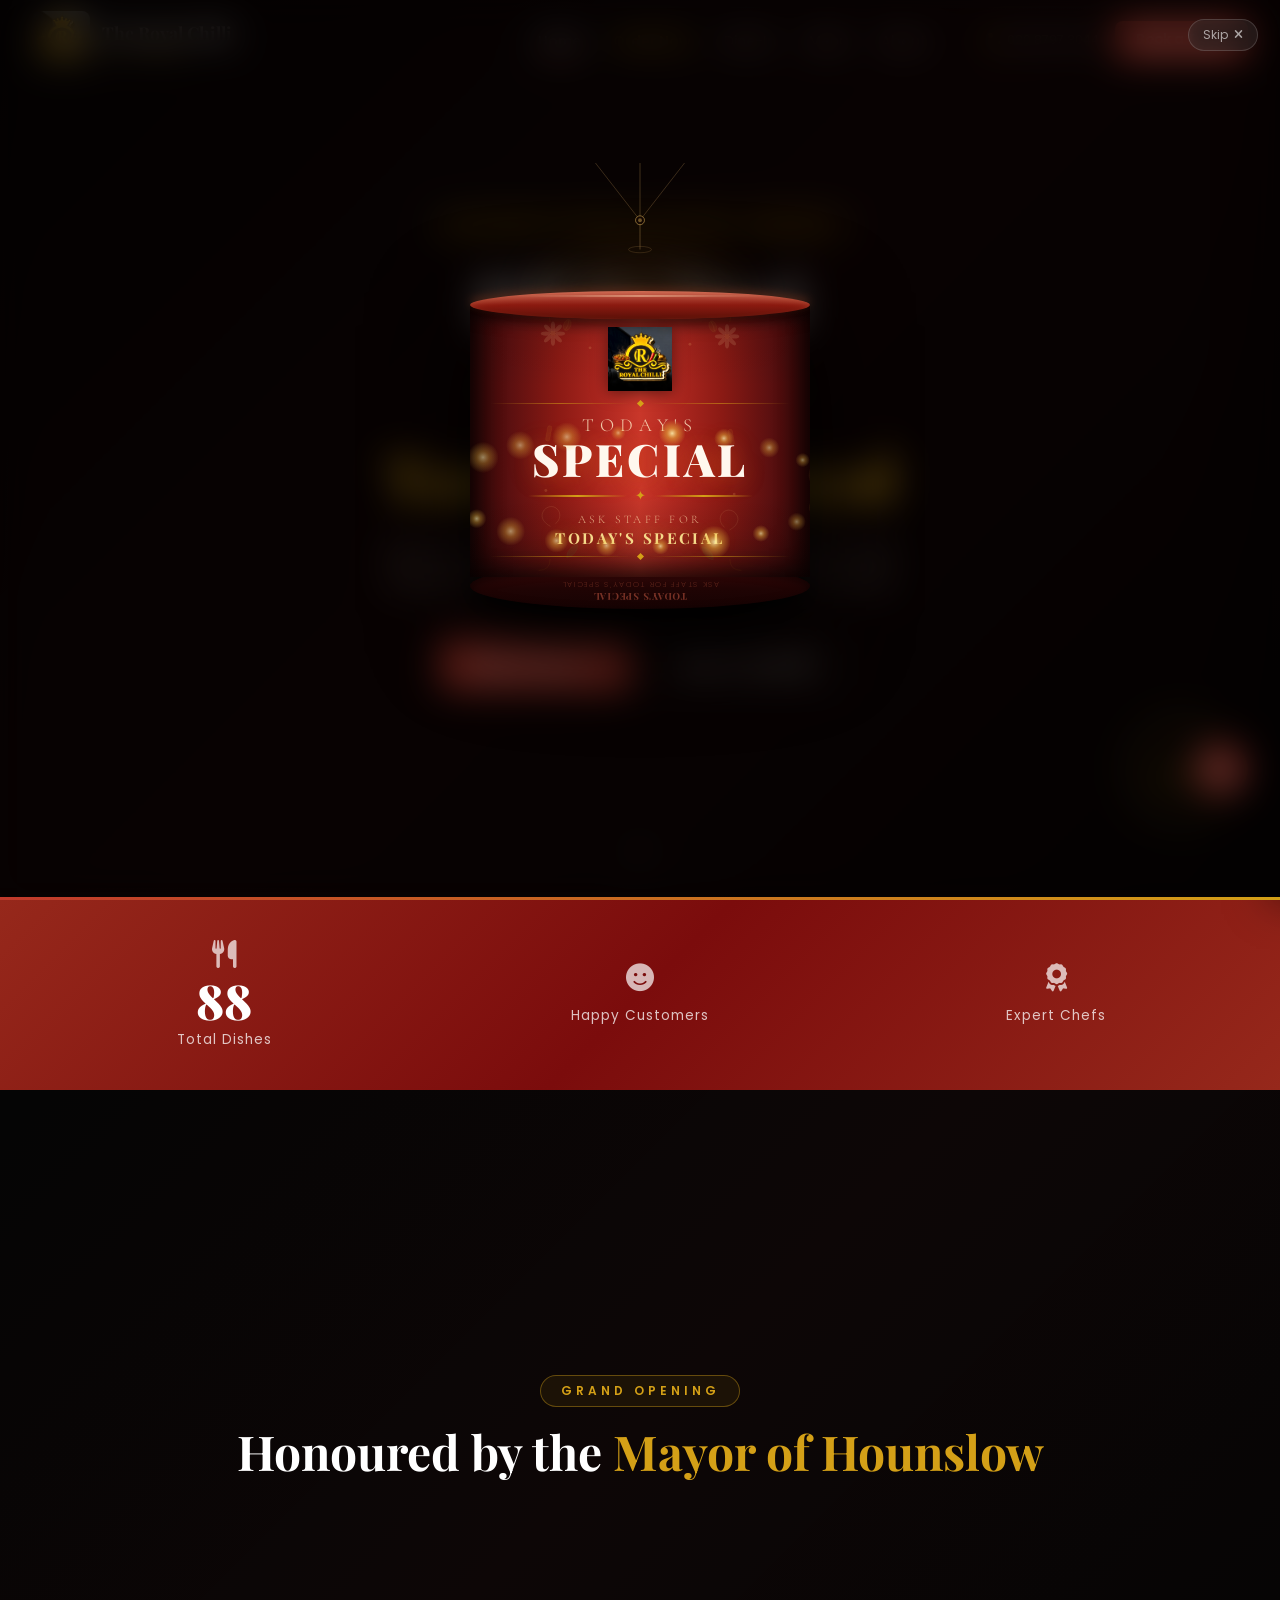
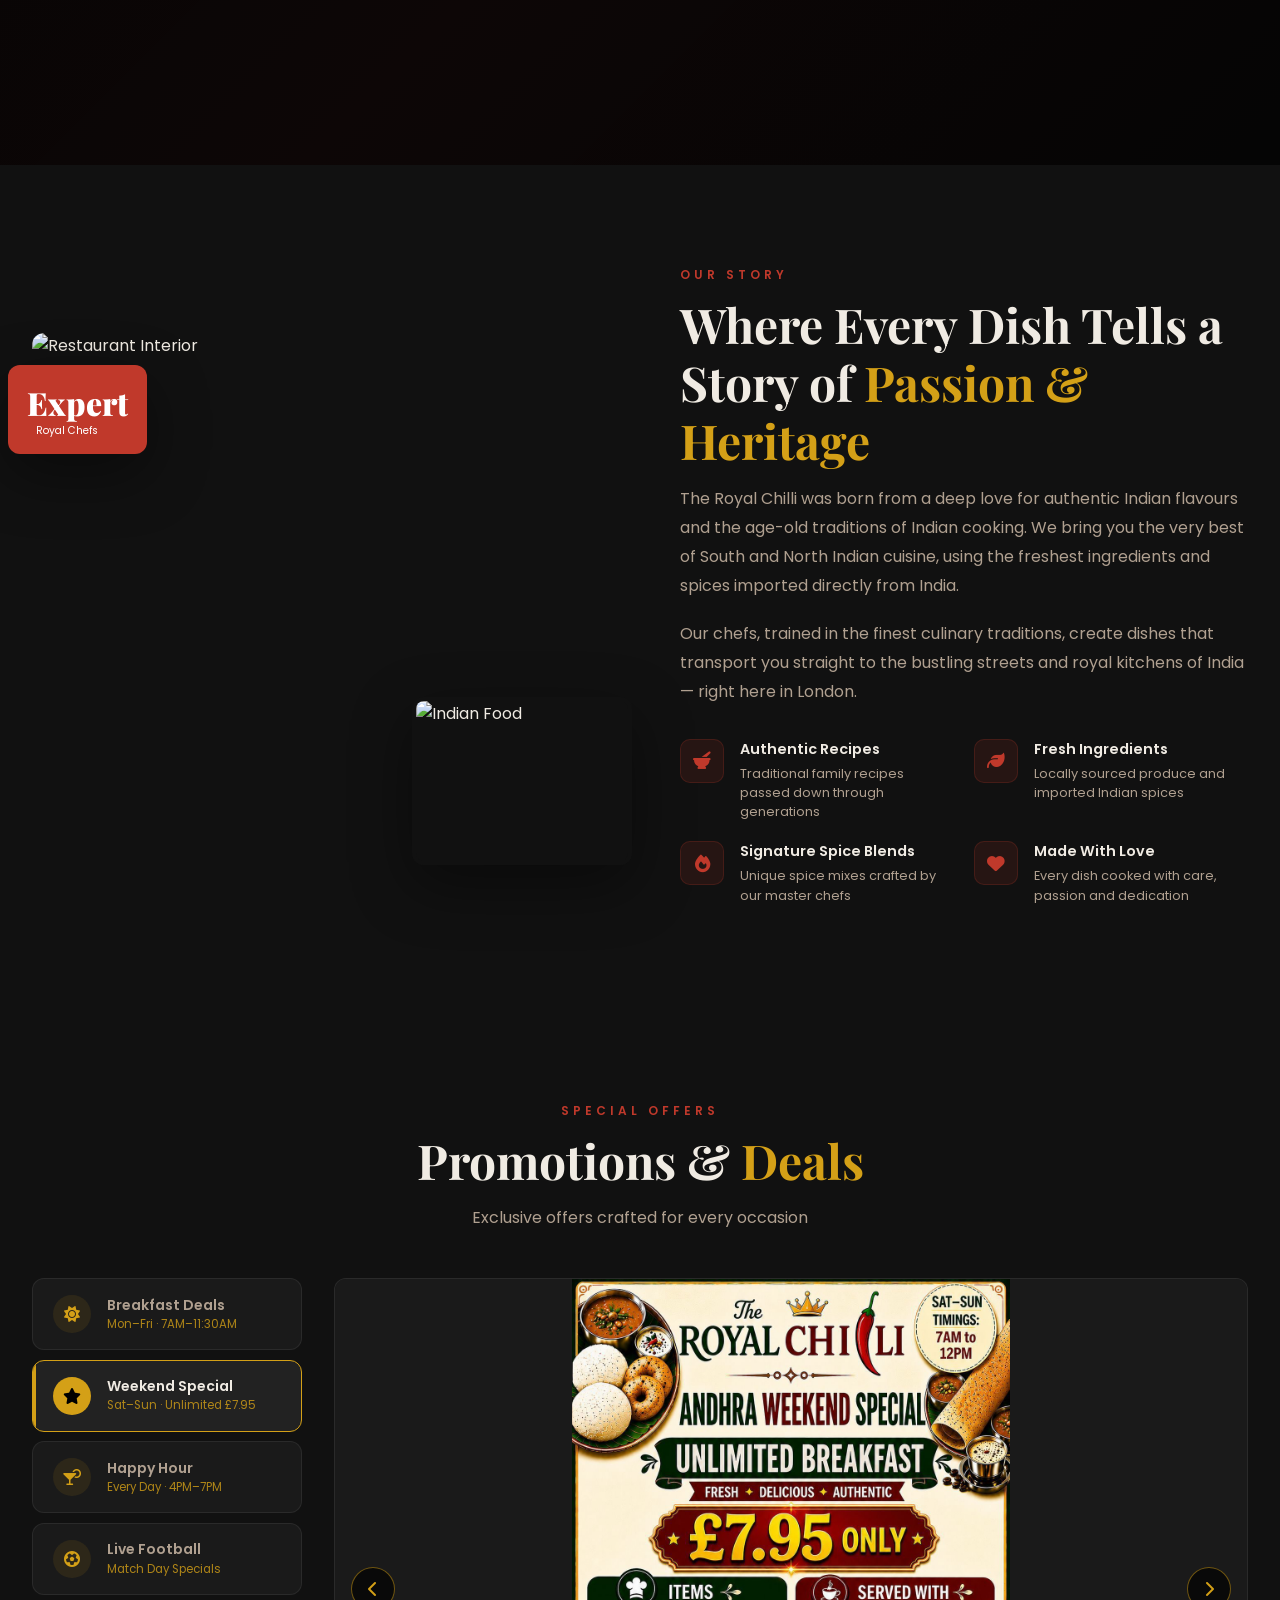
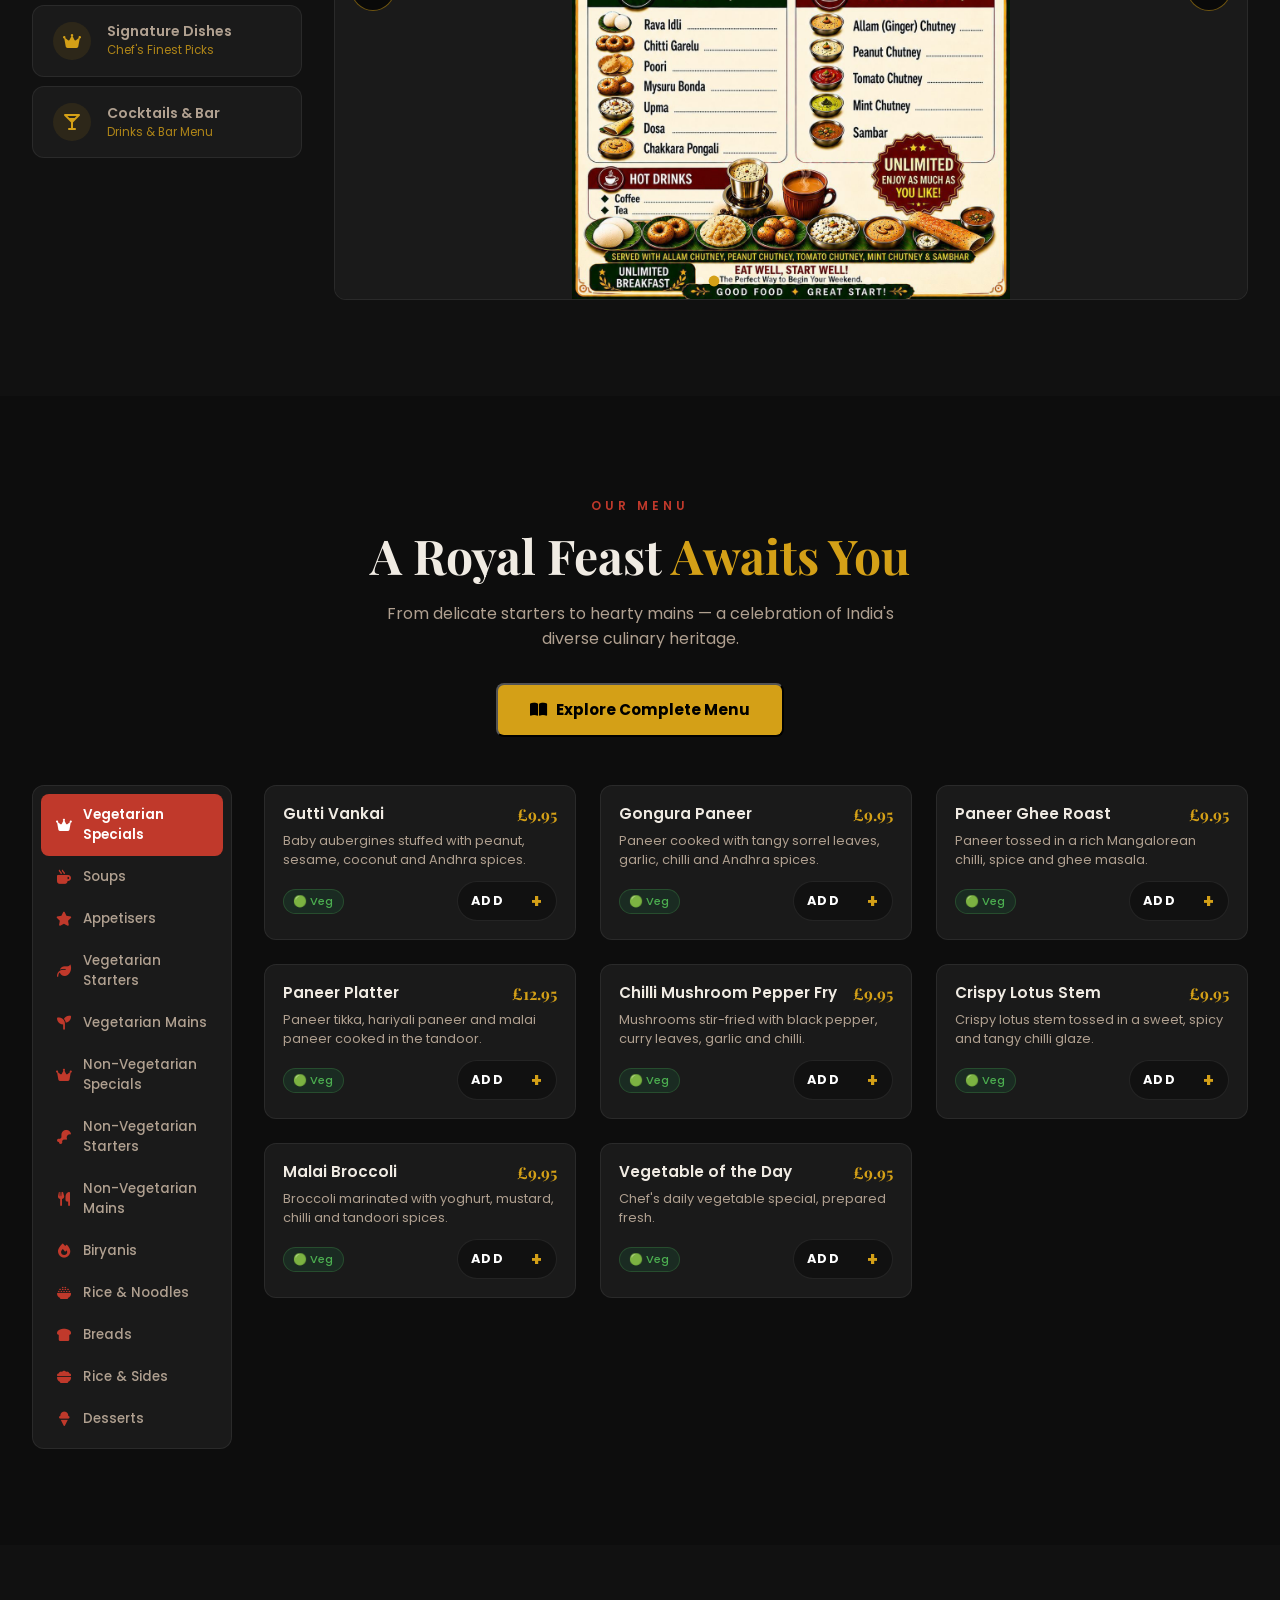
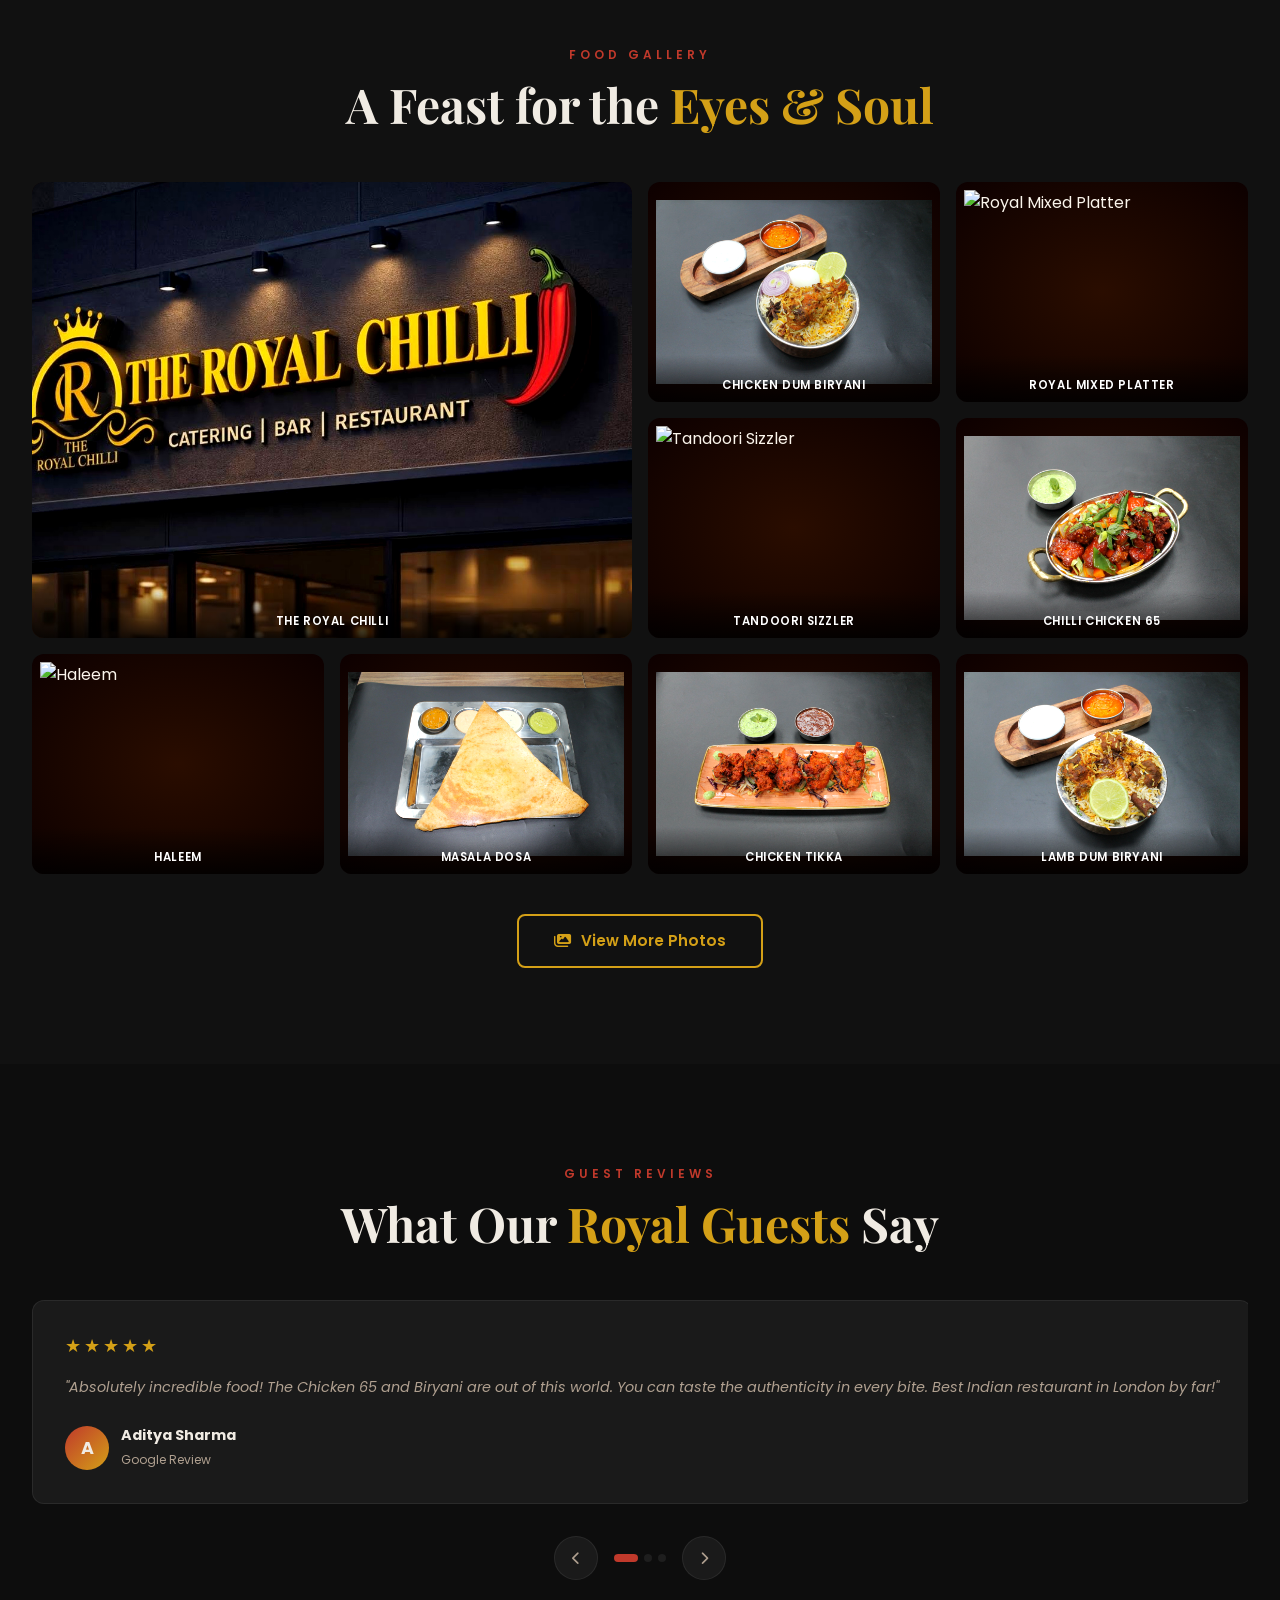
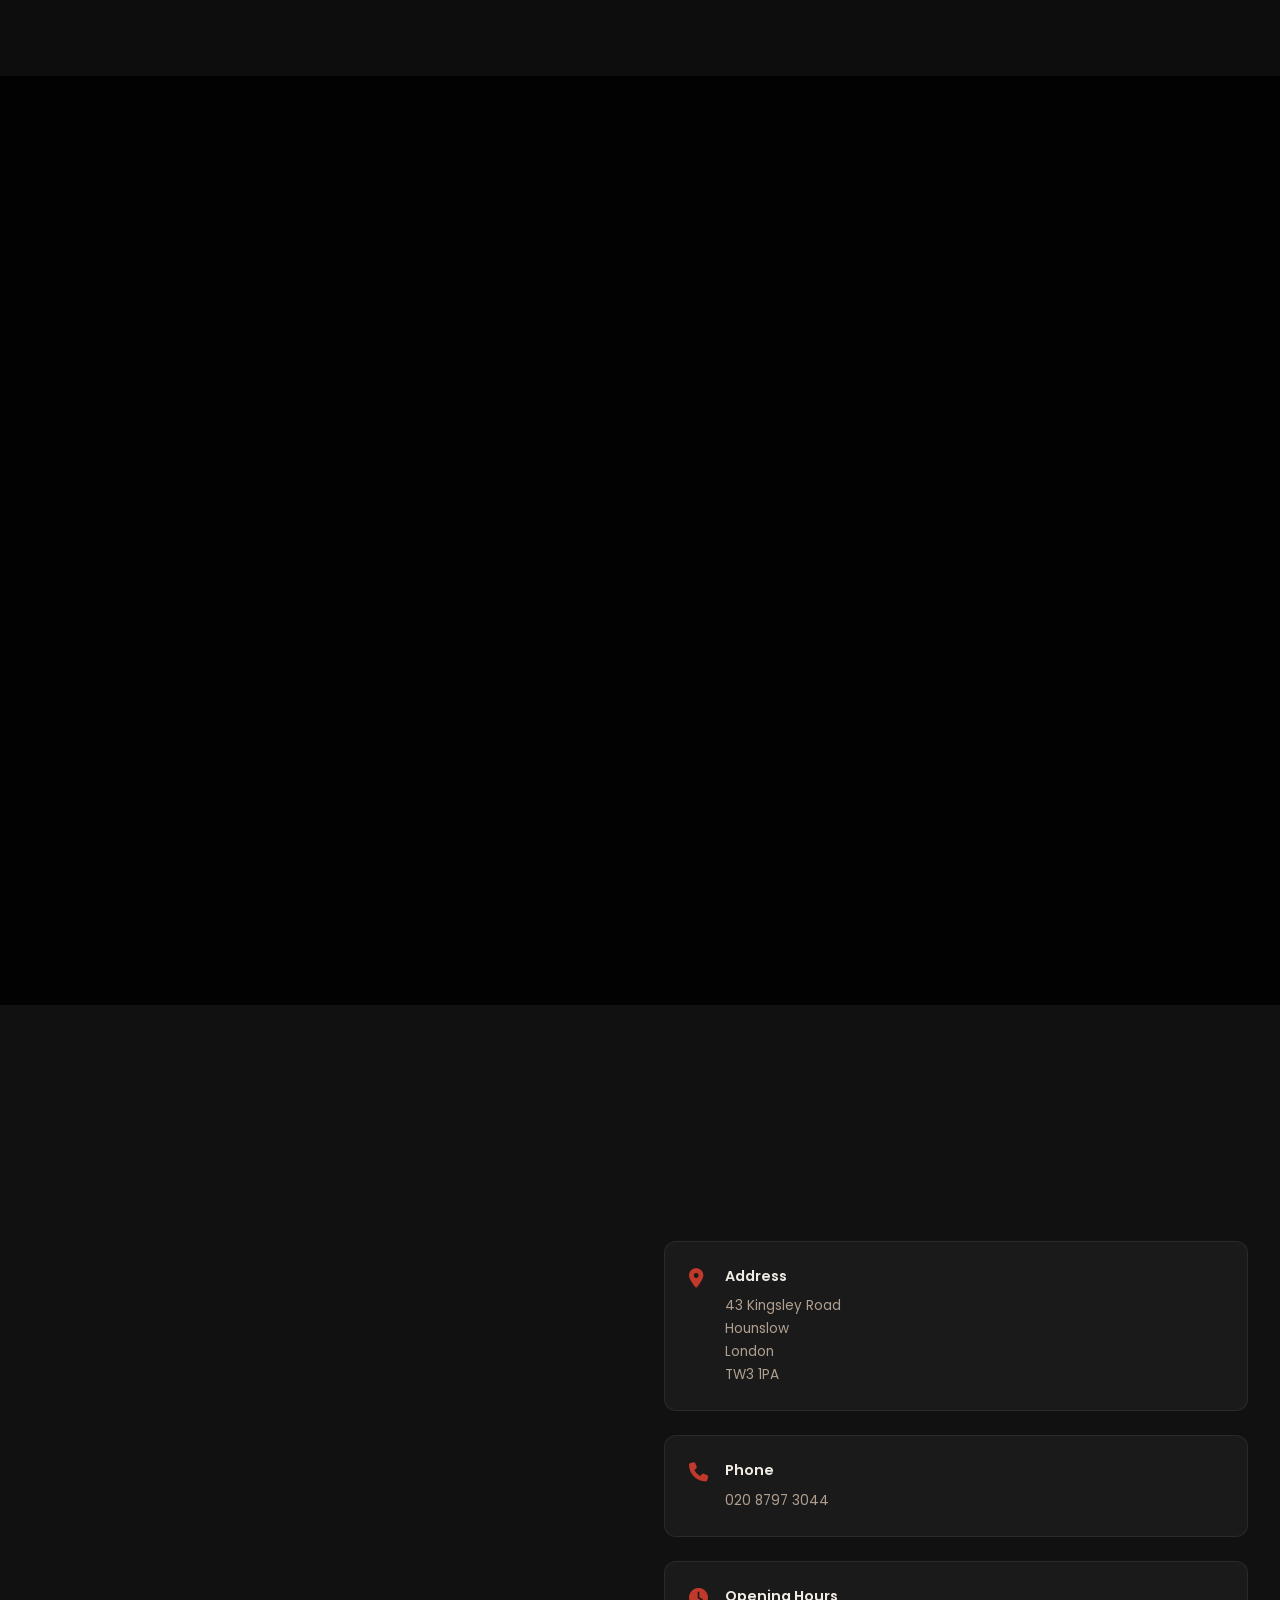
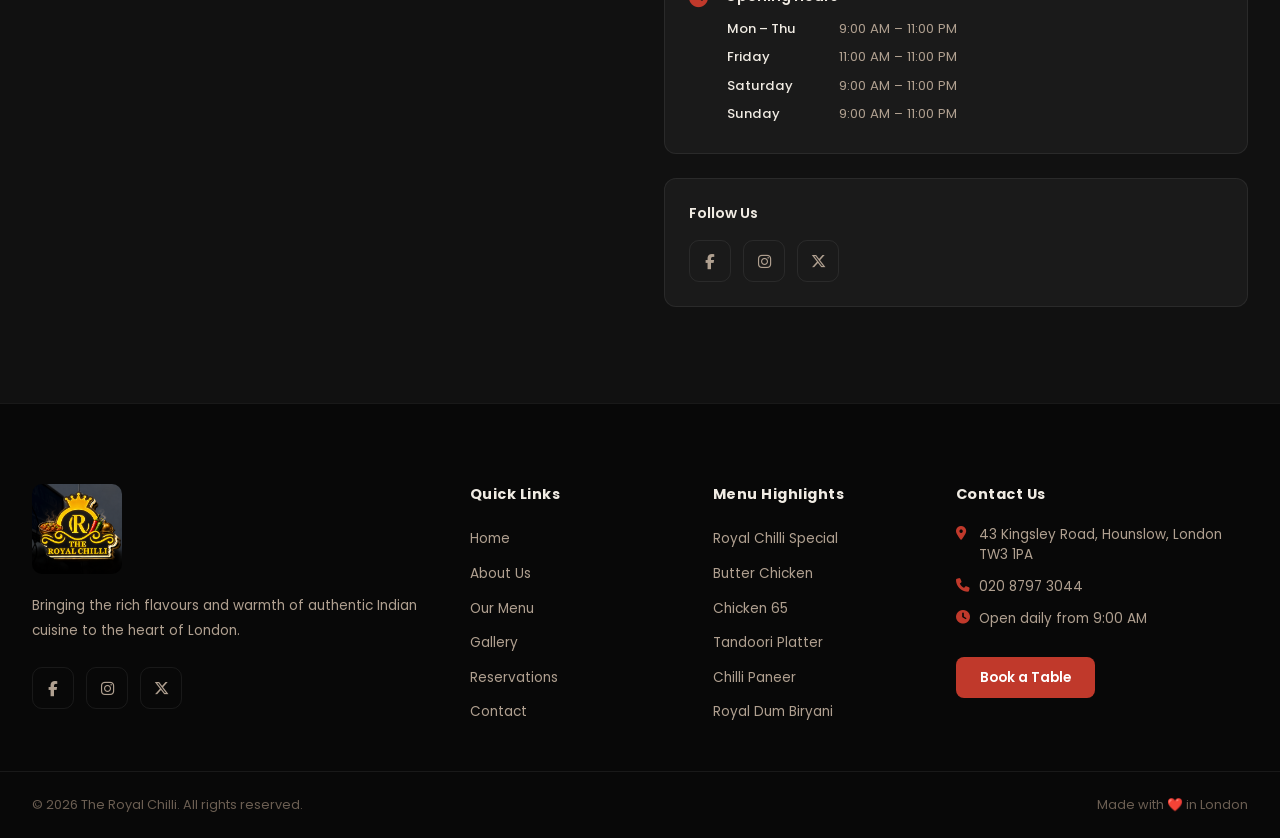
==== commit 296fd401: "Use HD menu photos for Explore Complete Menu; hide veg pill on desserts - "Explore Complete Menu" no" ====
--- a/index.html
+++ b/index.html
@@ -686,19 +686,24 @@
         </div>
     </div>
 
-    <!-- PDF Menu Modal -->
+    <!-- Menu Pages Modal -->
     <div class="pdf-modal-overlay" id="pdfModalOverlay" onclick="closePdfModal(event)">
         <div class="pdf-modal">
             <div class="pdf-modal-header">
-                <span><i class="fas fa-book-open" style="color:var(--gold);margin-right:0.5rem"></i> Our Menu</span>
+                <span><i class="fas fa-book-open" style="color:var(--gold);margin-right:0.5rem"></i> Our Menu <span id="menuPageCount" class="menu-page-count"></span></span>
                 <div style="display:flex;gap:0.75rem;align-items:center">
-                    <a href="Royal_Chilli_Dinner_Menu_Print_Ready2.pdf" download class="pdf-modal-download" title="Download PDF">
+                    <a href="menu-pages/page-1.png" download="Royal-Chilli-Menu.png" class="pdf-modal-download" id="menuPageDownload" title="Download this page">
                         <i class="fas fa-download"></i> Download
                     </a>
                     <button class="pdf-modal-close" onclick="closePdfModal()"><i class="fas fa-times"></i></button>
                 </div>
             </div>
-            <iframe id="pdfFrame" class="pdf-modal-frame" src="" title="Royal Chilli Menu"></iframe>
+            <div class="menu-page-viewer">
+                <button class="menu-page-nav menu-page-prev" onclick="prevMenuPage()" aria-label="Previous page"><i class="fas fa-chevron-left"></i></button>
+                <img id="menuPageImg" class="menu-page-img" src="" alt="Royal Chilli Menu page">
+                <button class="menu-page-nav menu-page-next" onclick="nextMenuPage()" aria-label="Next page"><i class="fas fa-chevron-right"></i></button>
+            </div>
+            <div class="menu-page-dots" id="menuPageDots"></div>
         </div>
     </div>
 
--- a/style.css
+++ b/style.css
@@ -510,9 +510,6 @@
     transition: var(--transition); position: relative;
 }
 .dish-card:hover { transform: translateY(-5px); border-color: rgba(192,57,43,0.3); box-shadow: 0 20px 50px rgba(0,0,0,0.3); }
-.dish-img { height: 180px; overflow: hidden; }
-.dish-img img { width: 100%; height: 100%; object-fit: cover; transition: transform 0.5s ease; }
-.dish-card:hover .dish-img img { transform: scale(1.08); }
 .dish-body { padding: 1.1rem; }
 .badge-stepper-row { display: flex; align-items: center; justify-content: space-between; margin-top: 0.5rem; }
 .dish-top { display: flex; justify-content: space-between; align-items: flex-start; gap: 0.5rem; margin-bottom: 0.4rem; }
@@ -525,7 +522,7 @@
 
 .popular-dish { border-color: rgba(212,160,23,0.3); }
 .pop-tag {
-    position: absolute; top: 0.75rem; left: 0.75rem; z-index: 1;
+    display: inline-block; margin-bottom: 0.5rem;
     background: var(--gold); color: #000;
     font-size: 0.65rem; font-weight: 700; letter-spacing: 1px;
     padding: 0.2rem 0.6rem; border-radius: 20px; text-transform: uppercase;
@@ -1051,6 +1048,29 @@
 .pdf-modal-download:hover { background: var(--gold); color: #000; }
 .pdf-modal-frame {
     flex: 1; width: 100%; border: none; background: #525659;
+}
+.menu-page-count { font-size: 0.8rem; font-weight: 500; color: var(--text2); }
+.menu-page-viewer {
+    flex: 1; min-height: 0; display: flex; align-items: center; justify-content: center;
+    gap: 0.75rem; padding: 1rem; background: #14100f; overflow: auto;
+}
+.menu-page-img { max-width: 100%; max-height: 100%; object-fit: contain; border-radius: 6px; box-shadow: 0 10px 40px rgba(0,0,0,0.5); }
+.menu-page-nav {
+    flex-shrink: 0; width: 40px; height: 40px; border-radius: 50%; border: none;
+    background: rgba(255,255,255,0.1); color: white; cursor: pointer;
+    display: flex; align-items: center; justify-content: center; font-size: 1rem;
+    transition: var(--transition);
+}
+.menu-page-nav:hover { background: var(--red); }
+.menu-page-dots { display: flex; justify-content: center; gap: 0.5rem; padding: 0.85rem; border-top: 1px solid var(--border); flex-shrink: 0; }
+.menu-page-dot {
+    width: 9px; height: 9px; border-radius: 50%; border: none; padding: 0;
+    background: var(--border); cursor: pointer; transition: var(--transition);
+}
+.menu-page-dot.active { background: var(--gold); transform: scale(1.25); }
+@media (max-width: 640px) {
+    .menu-page-nav { width: 32px; height: 32px; font-size: 0.85rem; }
+    .menu-page-viewer { padding: 0.5rem; gap: 0.4rem; }
 }
 
 /* ===== RESPONSIVE ===== */
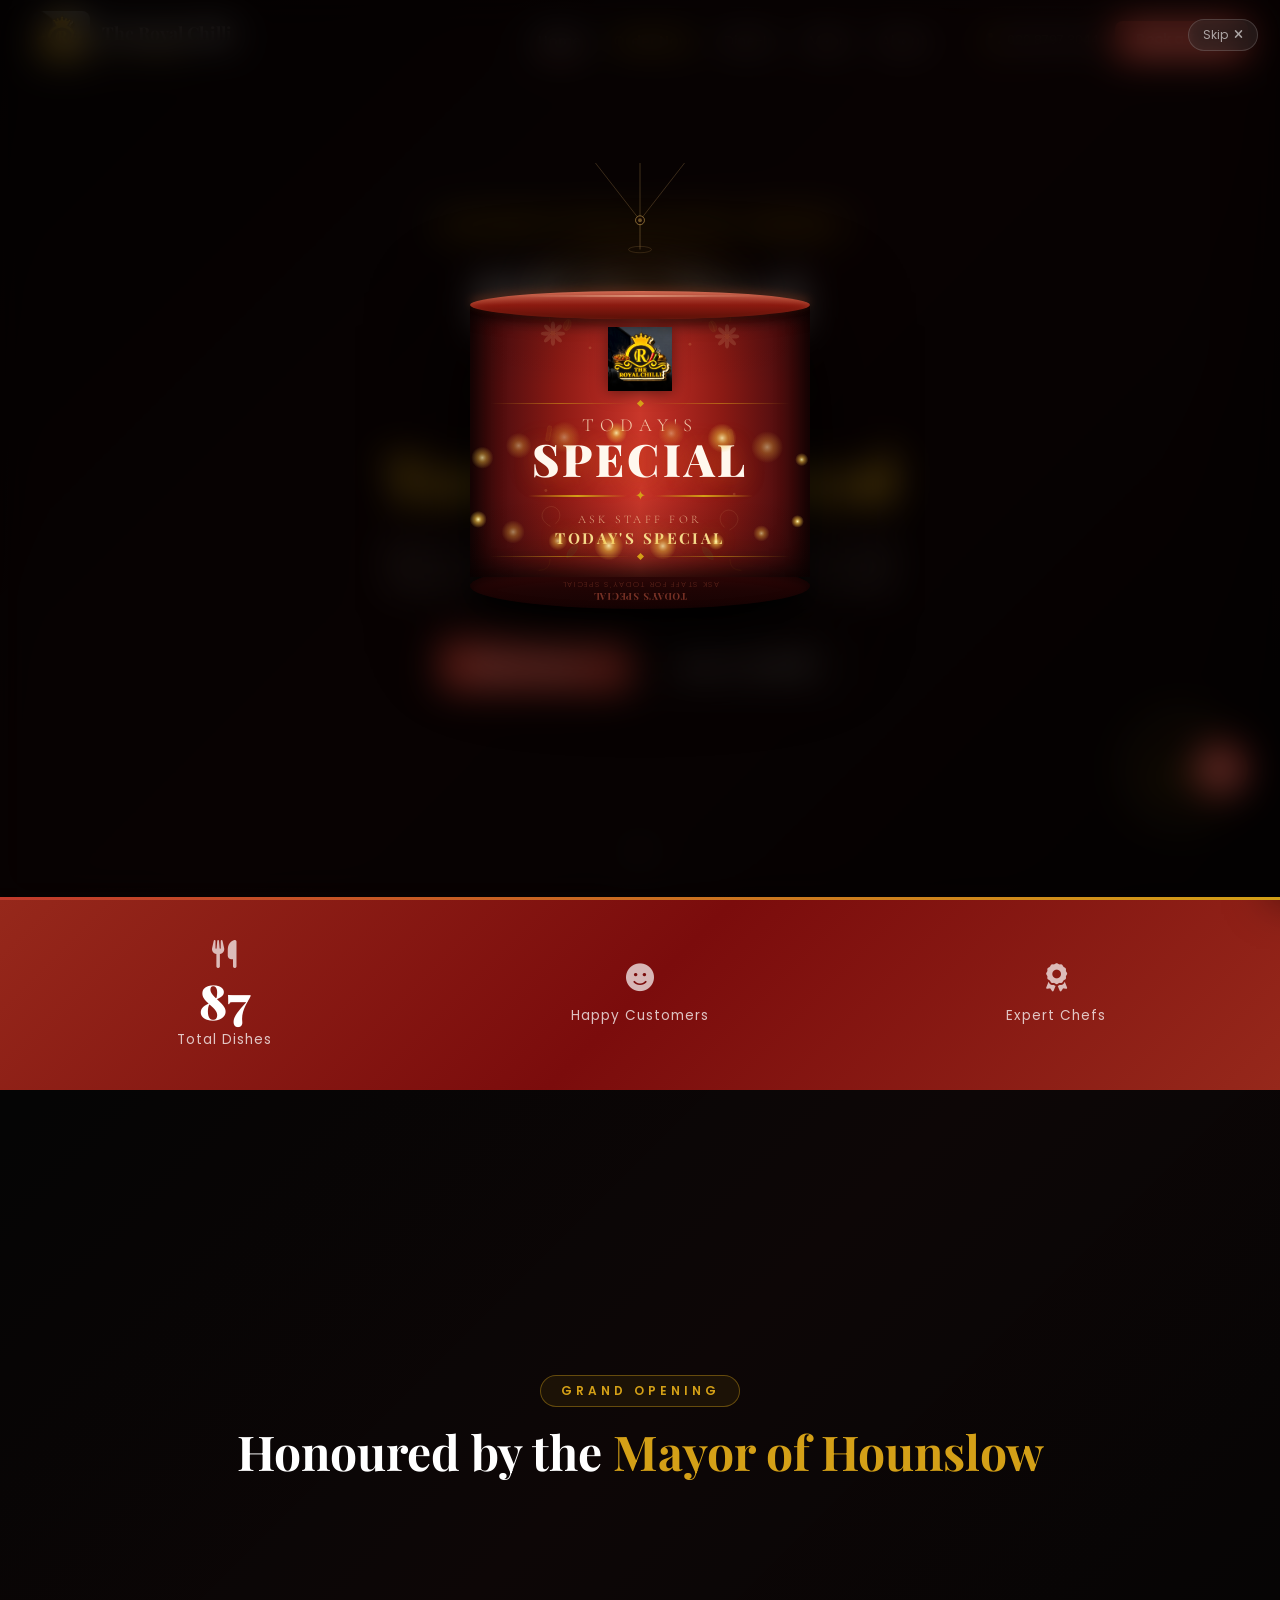
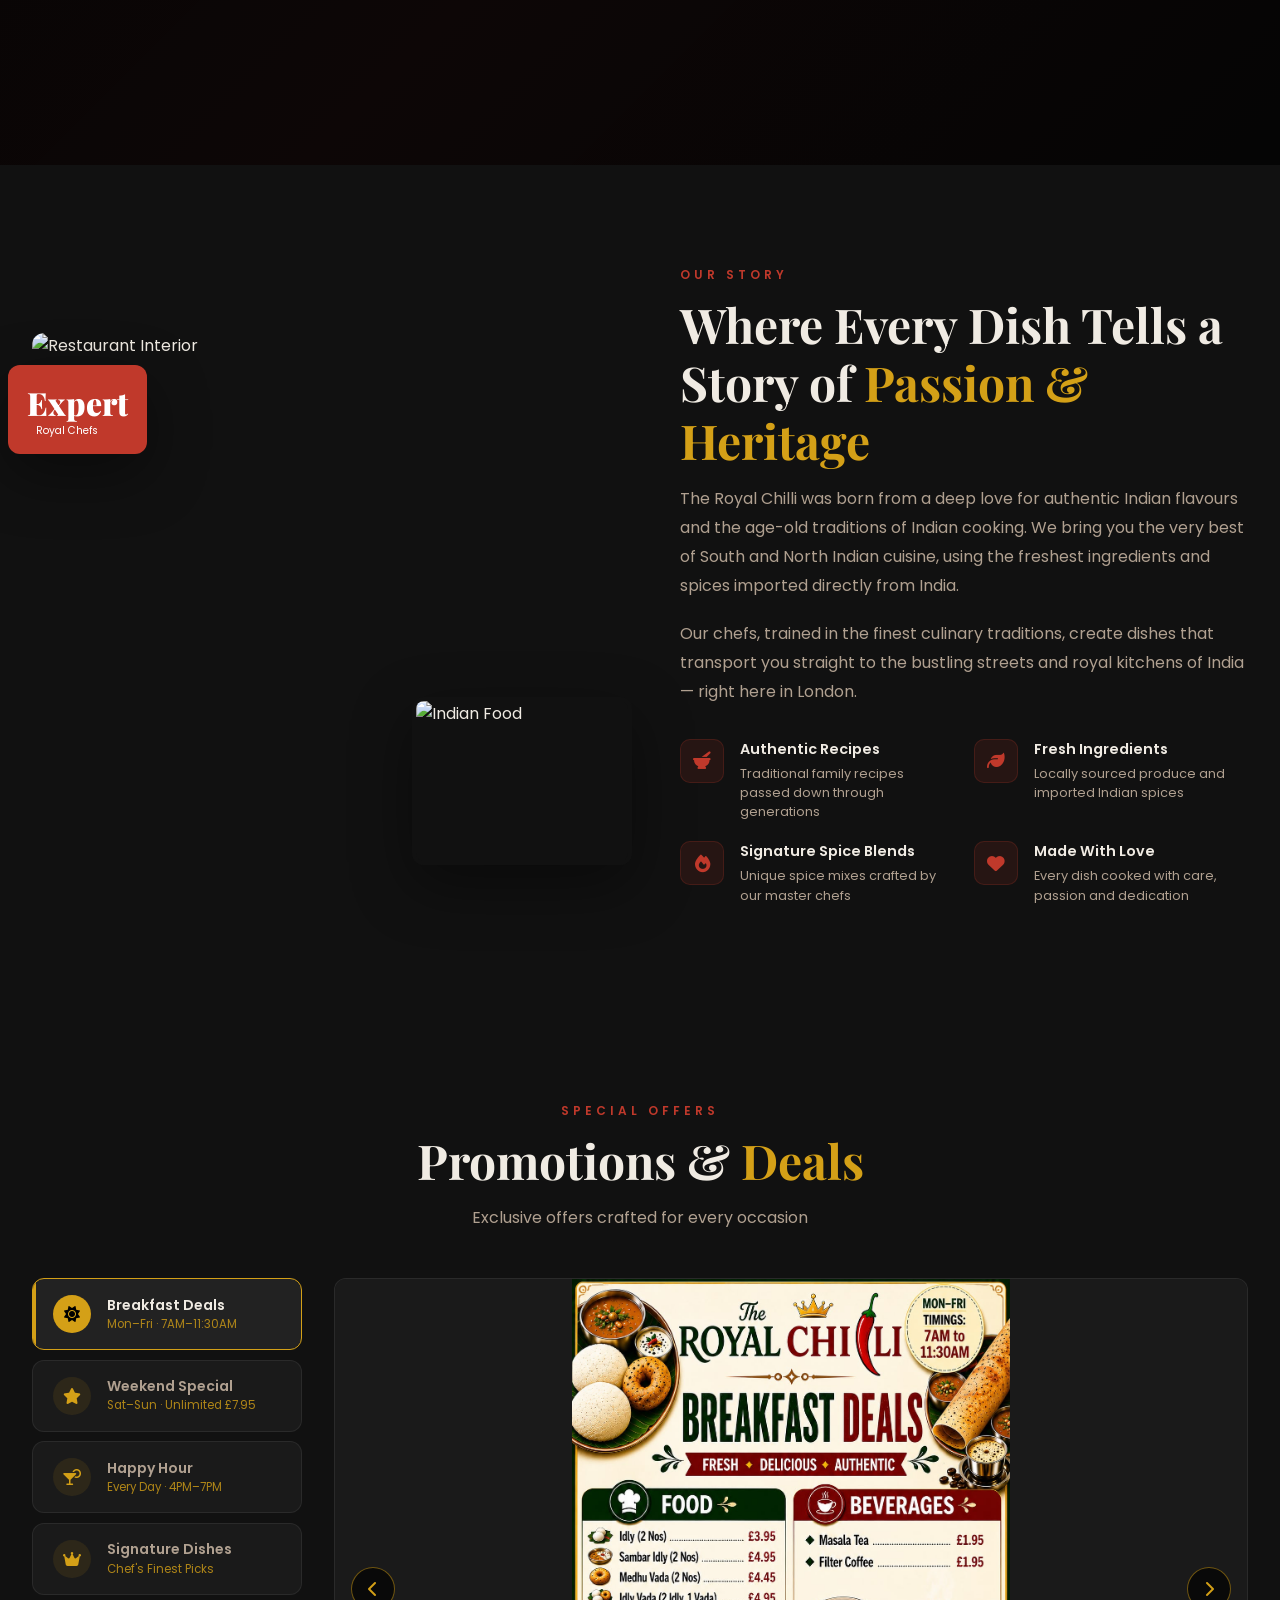
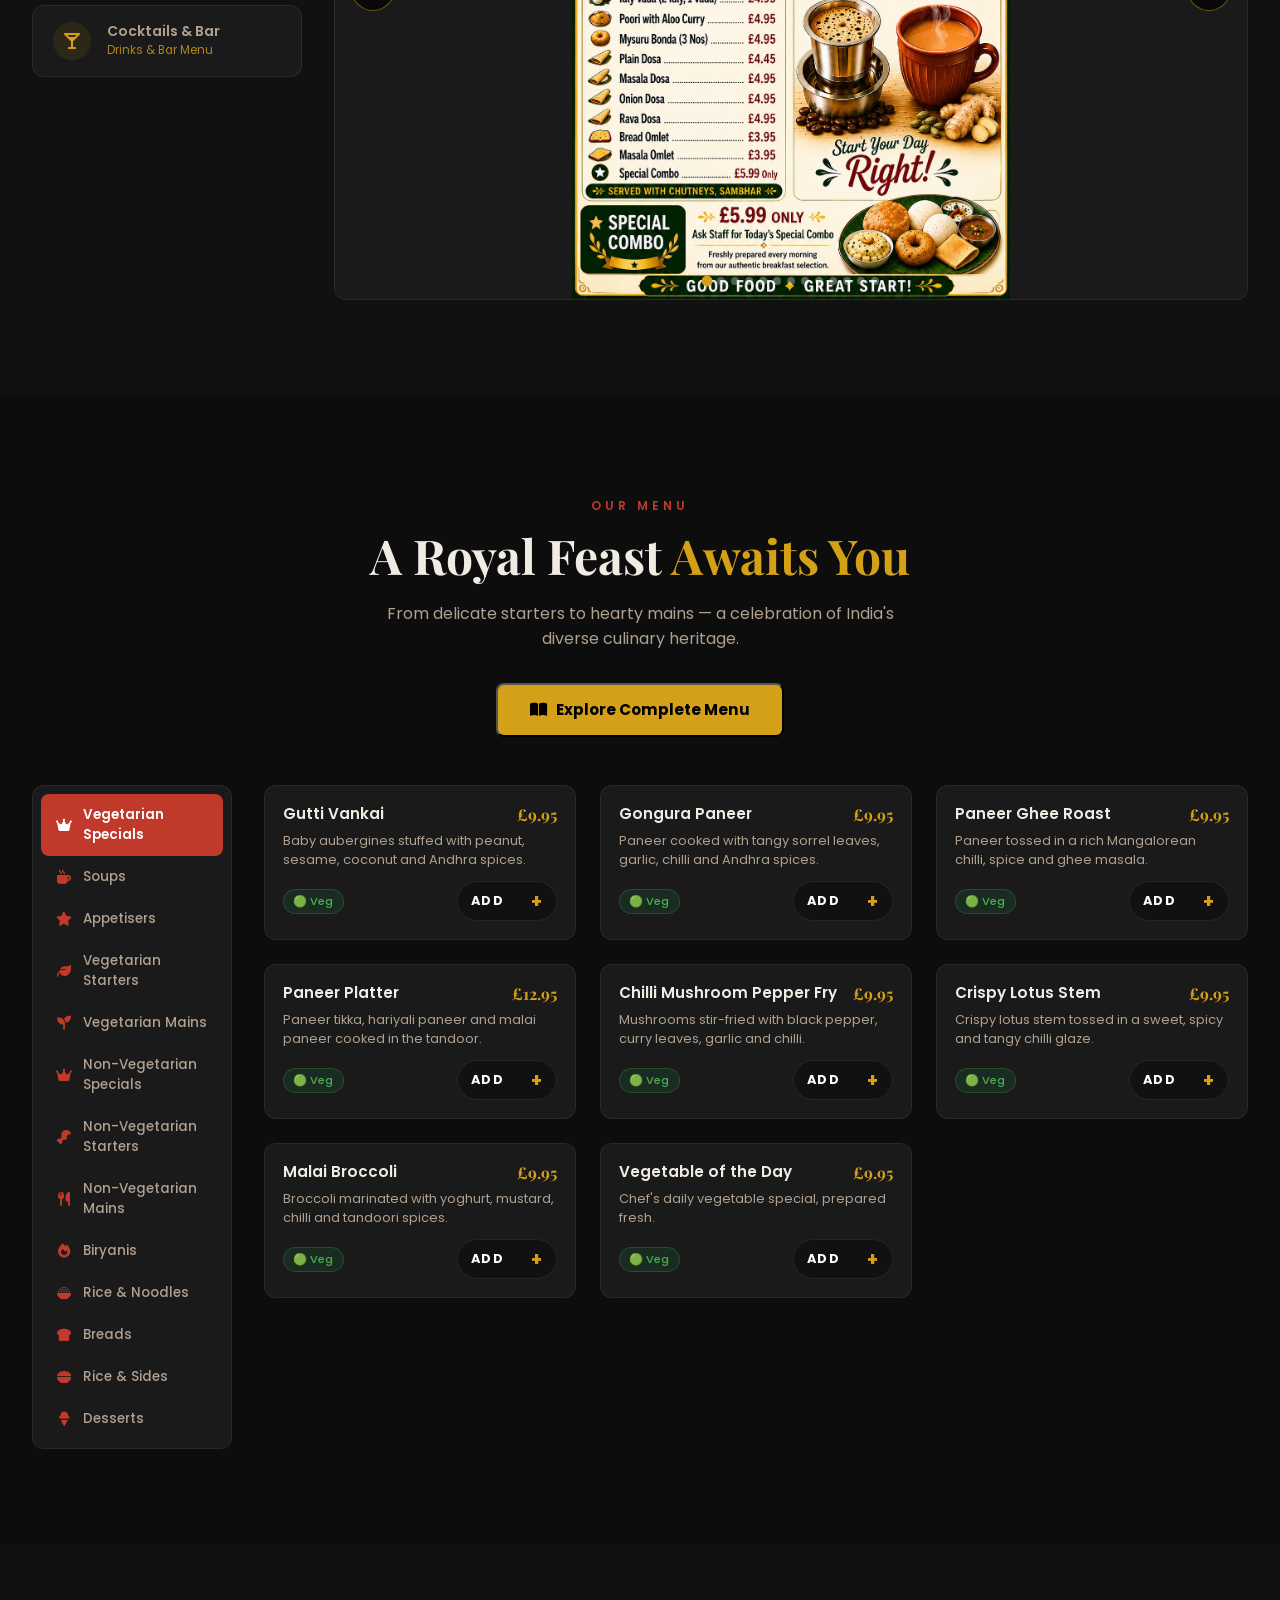
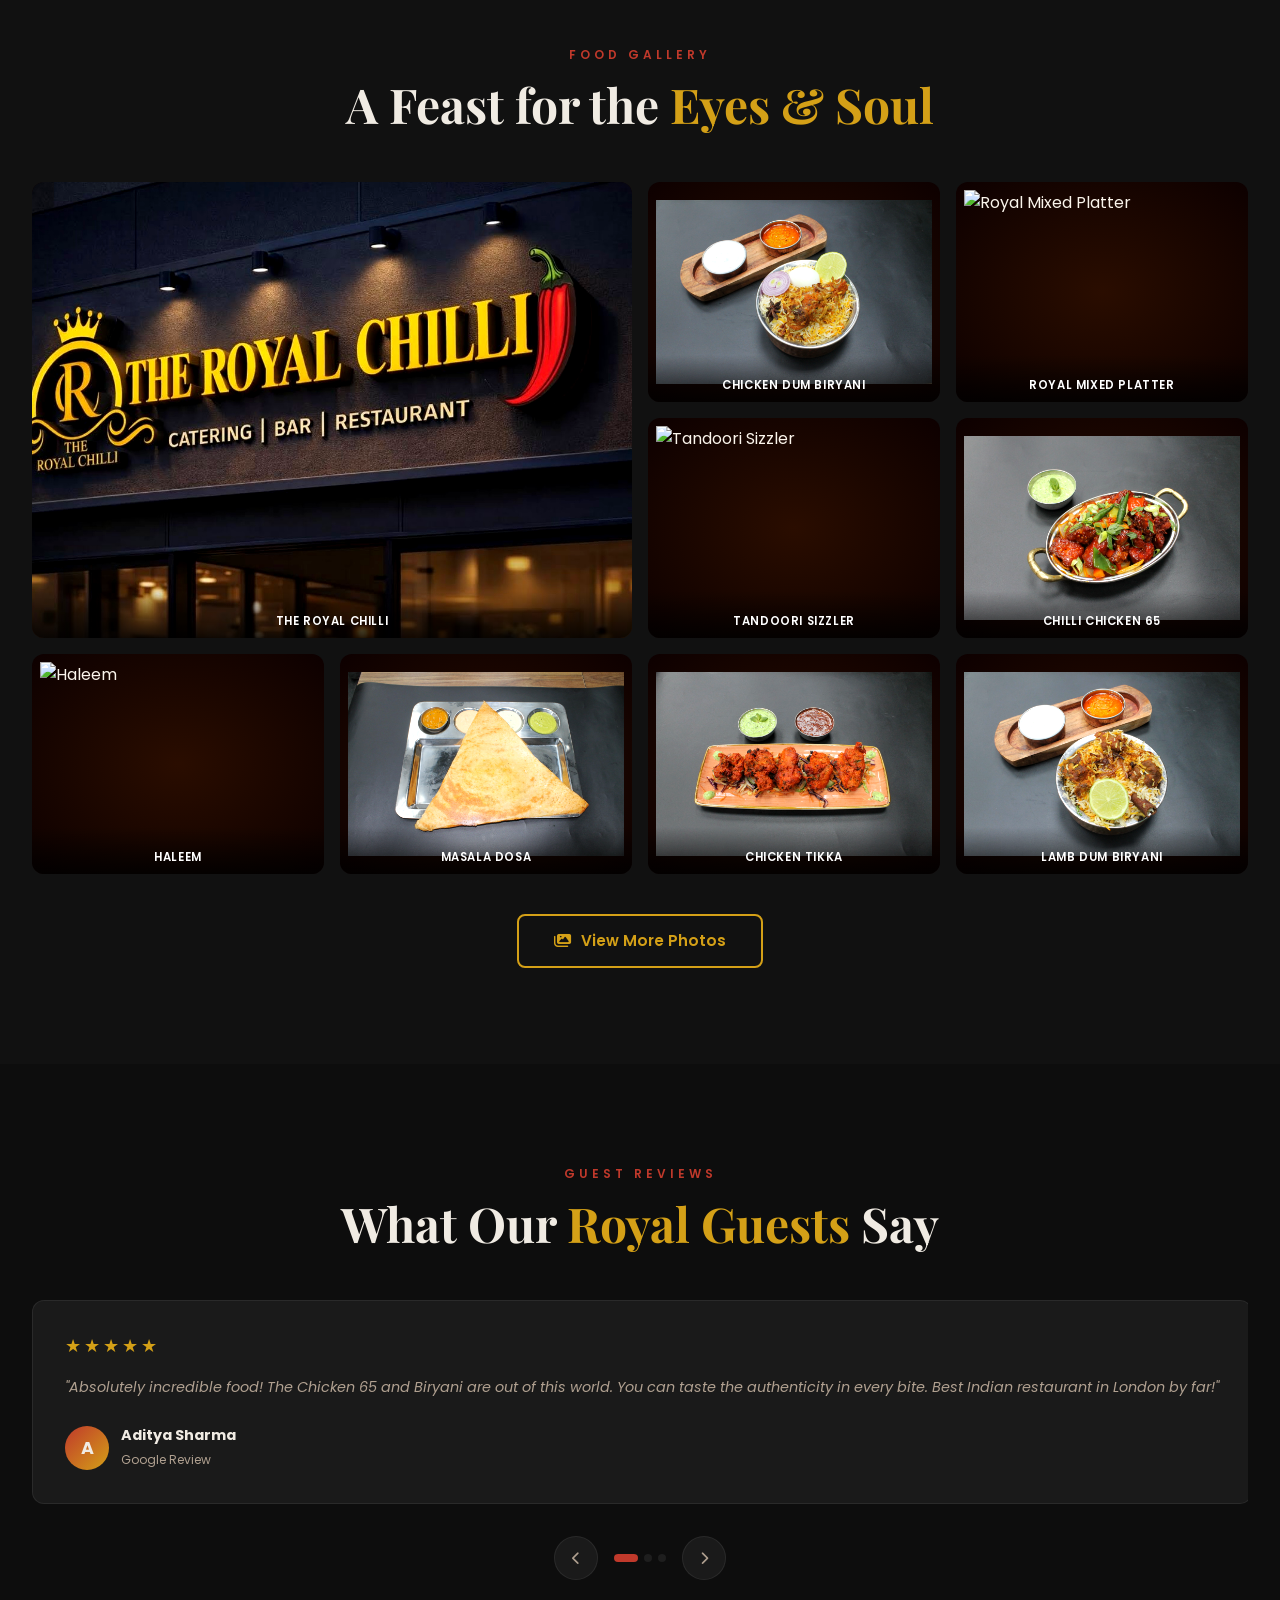
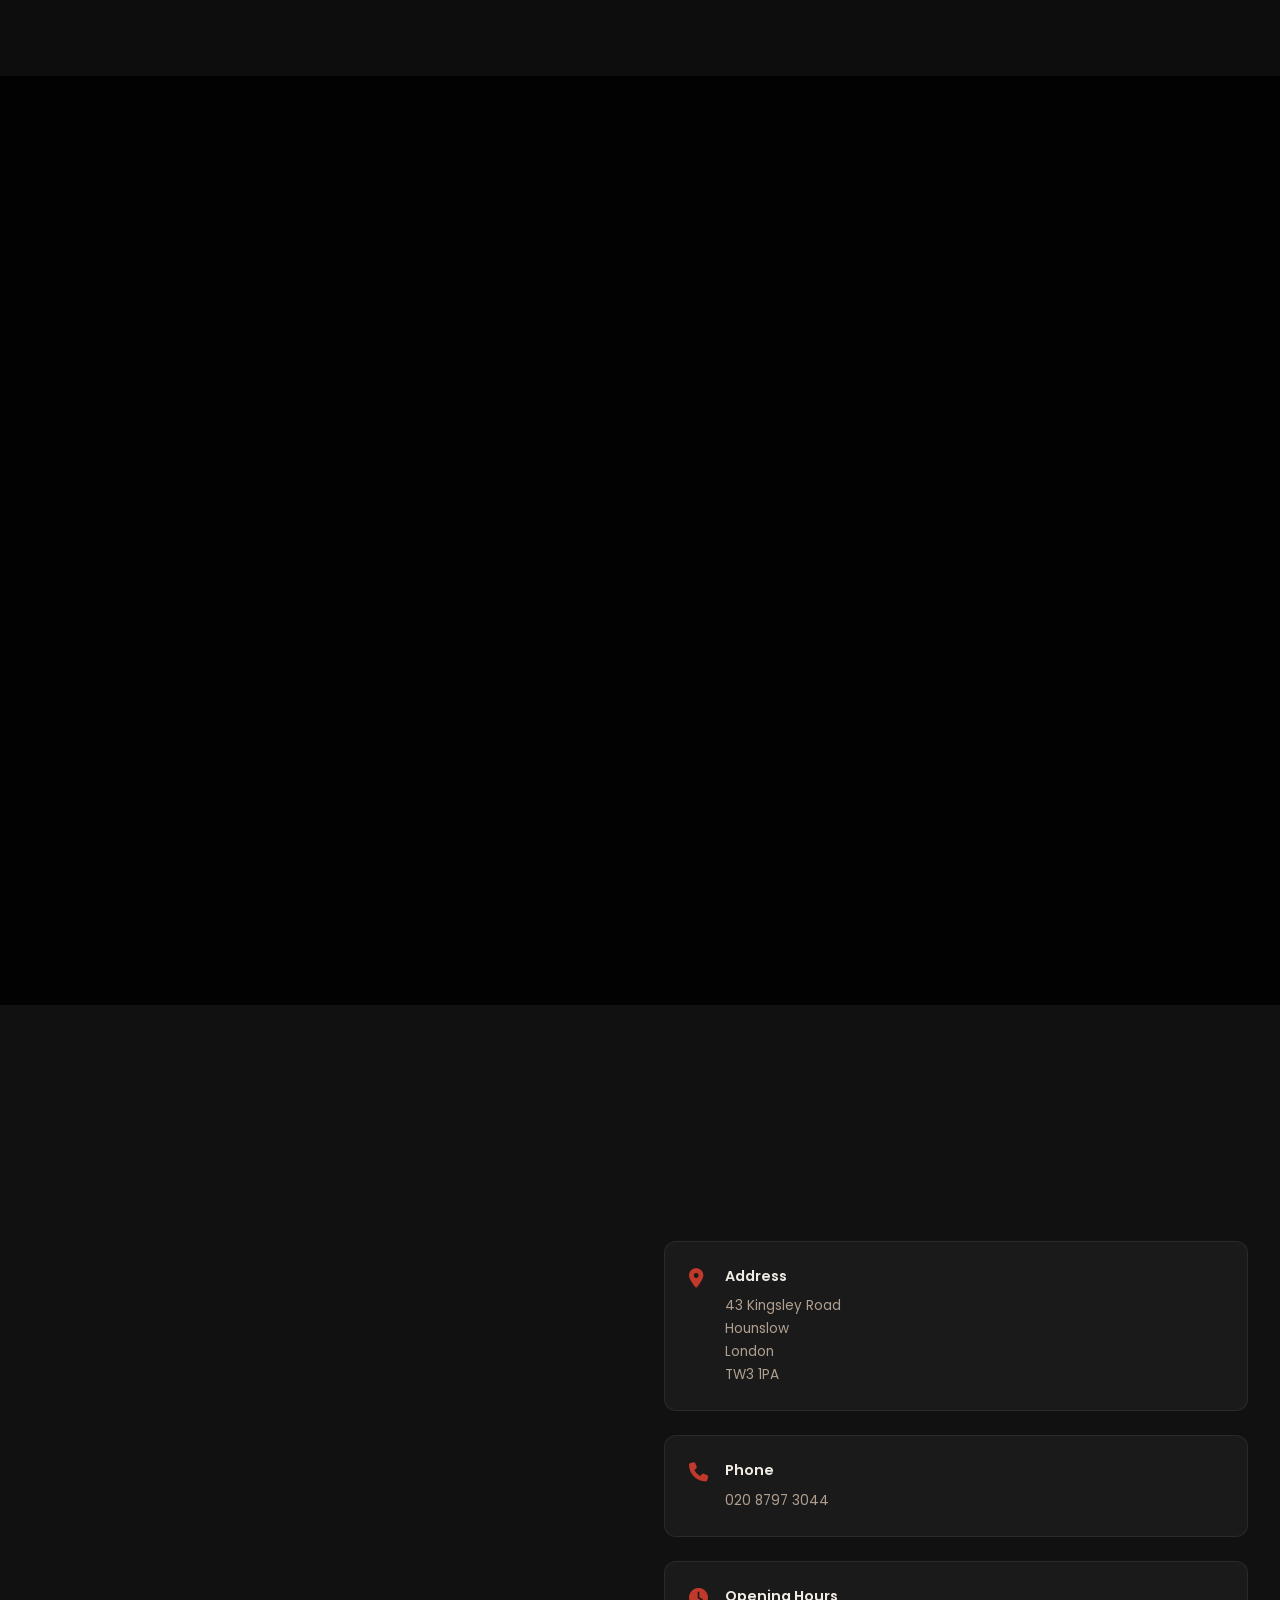
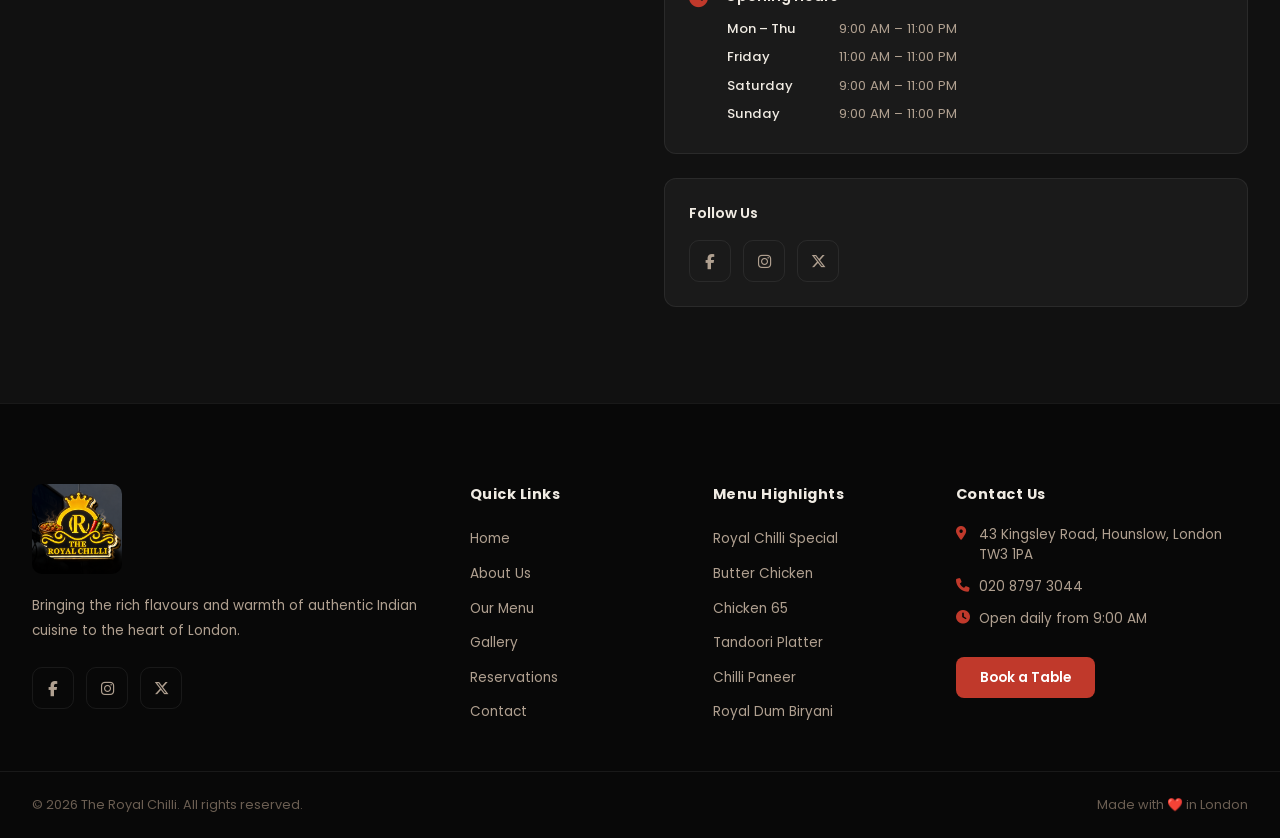
==== commit 27e16f72: "Remove Live Football promotion from homepage promo carousel" ====
--- a/index.html
+++ b/index.html
@@ -266,20 +266,13 @@
                         </span>
                     </button>
                     <button class="promo-tab" data-group="3">
-                        <span class="pt-icon"><i class="fas fa-futbol"></i></span>
-                        <span class="pt-info">
-                            <span class="pt-name">Live Football</span>
-                            <span class="pt-sub">Match Day Specials</span>
-                        </span>
-                    </button>
-                    <button class="promo-tab" data-group="4">
                         <span class="pt-icon"><i class="fas fa-crown"></i></span>
                         <span class="pt-info">
                             <span class="pt-name">Signature Dishes</span>
                             <span class="pt-sub">Chef's Finest Picks</span>
                         </span>
                     </button>
-                    <button class="promo-tab" data-group="5">
+                    <button class="promo-tab" data-group="4">
                         <span class="pt-icon"><i class="fas fa-glass-martini-alt"></i></span>
                         <span class="pt-info">
                             <span class="pt-name">Cocktails &amp; Bar</span>
@@ -305,37 +298,33 @@
                         <div class="promo-slide" data-group="2">
                             <img src="pptx_images/image8.png" alt="Happy Hour Bar Menu" loading="lazy">
                         </div>
-                        <!-- Group 3: Live Football -->
+                        <!-- Group 3: Signature Dishes -->
                         <div class="promo-slide" data-group="3">
-                            <img src="pptx_images/image3.png" alt="Live Football Match Day Specials" loading="lazy">
-                        </div>
-                        <!-- Group 4: Signature Dishes -->
+                            <img src="pptx_images/image6.png" alt="Signature Dishes" loading="lazy">
+                        </div>
+                        <div class="promo-slide" data-group="3">
+                            <img src="pptx_images/image9.png" alt="Chicken Lamb Dum Biryani" loading="lazy">
+                        </div>
+                        <div class="promo-slide" data-group="3">
+                            <img src="pptx_images/image10.png" alt="Haleem" loading="lazy">
+                        </div>
+                        <div class="promo-slide" data-group="3">
+                            <img src="pptx_images/image11.png" alt="Nellore Chepala Pulusu" loading="lazy">
+                        </div>
+                        <div class="promo-slide" data-group="3">
+                            <img src="pptx_images/image12.png" alt="Nihari Paaya" loading="lazy">
+                        </div>
+                        <div class="promo-slide" data-group="3">
+                            <img src="pptx_images/image13.png" alt="Apricot Delight" loading="lazy">
+                        </div>
+                        <!-- Group 4: Cocktails & Bar -->
                         <div class="promo-slide" data-group="4">
-                            <img src="pptx_images/image6.png" alt="Signature Dishes" loading="lazy">
+                            <img src="pptx_images/image14.png" alt="Signature Cocktails" loading="lazy">
                         </div>
                         <div class="promo-slide" data-group="4">
-                            <img src="pptx_images/image9.png" alt="Chicken Lamb Dum Biryani" loading="lazy">
+                            <img src="pptx_images/image15.png" alt="Food Specials" loading="lazy">
                         </div>
                         <div class="promo-slide" data-group="4">
-                            <img src="pptx_images/image10.png" alt="Haleem" loading="lazy">
-                        </div>
-                        <div class="promo-slide" data-group="4">
-                            <img src="pptx_images/image11.png" alt="Nellore Chepala Pulusu" loading="lazy">
-                        </div>
-                        <div class="promo-slide" data-group="4">
-                            <img src="pptx_images/image12.png" alt="Nihari Paaya" loading="lazy">
-                        </div>
-                        <div class="promo-slide" data-group="4">
-                            <img src="pptx_images/image13.png" alt="Apricot Delight" loading="lazy">
-                        </div>
-                        <!-- Group 5: Cocktails & Bar -->
-                        <div class="promo-slide" data-group="5">
-                            <img src="pptx_images/image14.png" alt="Signature Cocktails" loading="lazy">
-                        </div>
-                        <div class="promo-slide" data-group="5">
-                            <img src="pptx_images/image15.png" alt="Food Specials" loading="lazy">
-                        </div>
-                        <div class="promo-slide" data-group="5">
                             <img src="pptx_images/image16.png" alt="Drinks Menu" loading="lazy">
                         </div>
                     </div>
